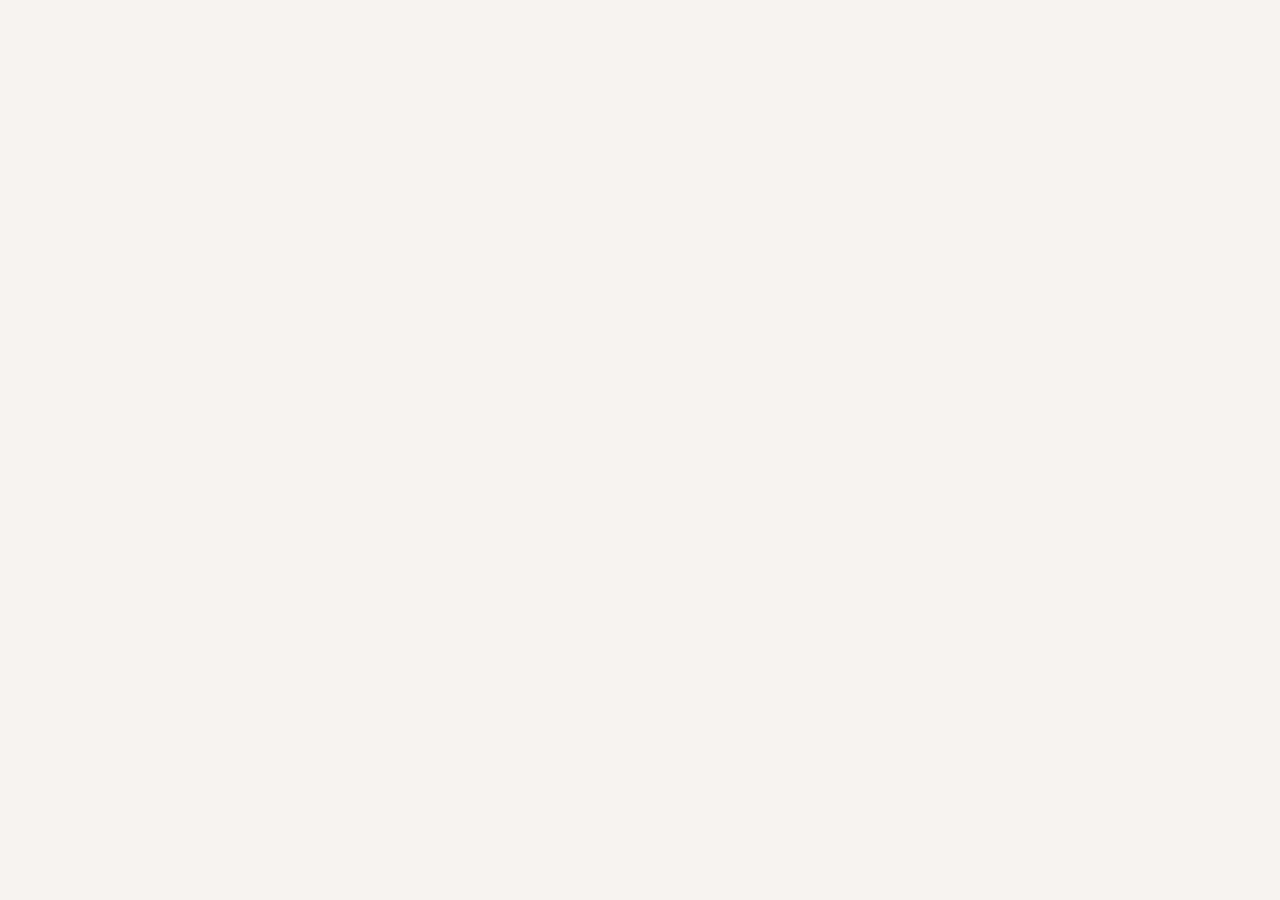
==== index.html @ 0d734383 "Add files via upload" ====
<html lang="nl-BE"><head><meta charset="utf-8"><meta name="viewport" content="width=device-width, initial-scale=1"><link rel="preload" as="image" href="/assets/logo-light-ChejeF3w.png"><link rel="preload" as="image" href="/assets/hero-rooftops-CKP0M5Ka.jpg"><link rel="preload" as="image" href="/assets/logo-mark-gold-BZoDS9bX.png"><link rel="stylesheet" href="./styles/styles-Cil5WRrg.css" data-precedence="default"><link rel="stylesheet" href="/css2" data-precedence="default"><title>Onafhankelijke dakinspectie met drone | Pro Dak Inspect</title><meta name="author" content="Pro Dak Inspect"><meta property="og:site_name" content="Pro Dak Inspect"><meta name="description" content="Onafhankelijke dakinspectie met drone in België. Objectief inspectierapport van dak, gevel en zonnepanelen — vanaf €99, zonder binding met een dakdekker."><meta property="og:title" content="Onafhankelijke dakinspectie met drone | Pro Dak Inspect"><meta property="og:description" content="Onafhankelijke dakinspectie met drone in België. Objectief inspectierapport van dak, gevel en zonnepanelen — vanaf €99, zonder binding met een dakdekker."><meta property="og:type" content="website"><meta property="og:url" content="/"><meta name="twitter:card" content="summary_large_image"><link rel="modulepreload" href="/assets/index-DX3-nPi2.js"><link rel="modulepreload" href="/assets/routes-BjyWOLjI.js"><link rel="preconnect" href="https://fonts.googleapis.com"><link rel="preconnect" href="https://fonts.gstatic.com" crossorigin="anonymous"><link rel="icon" type="image/png" href="/favicon.png"><link rel="canonical" href="/"><script type="application/ld+json">{"@context":"https://schema.org","@type":"LocalBusiness","name":"Pro Dak Inspect","description":"Onafhankelijke dakinspectie met drone in België. Objectief inspectierapport van dak, gevel en zonnepanelen — vanaf €99, zonder binding met een dakdekker.","email":"info@prodakinspect.be","url":"https://prodakinspect.be","areaServed":"BE","serviceType":["Drone dakinspectie","Gevelinspectie met drone","Zonnepanelen inspectie","Schade-inspectie"]}</script><script type="application/ld+json">{"@context":"https://schema.org","@type":"FAQPage","mainEntity":[{"@type":"Question","name":"Wat inspecteren jullie?","acceptedAnswer":{"@type":"Answer","text":"Daken, gevels en zonnepanelen. We bieden ook schade-inspecties, documentatie voor verzekeringsclaims, voor-en-na-documentatie van dakwerken en 3D-modellen binnen het Premium-pakket."}},{"@type":"Question","name":"Is een inspectierapport inbegrepen?","acceptedAnswer":{"@type":"Answer","text":"Ja. Elk pakket bevat een inspectierapport. Bij de Complete en Premium pakketten is dit een gedetailleerd inspectierapport."}},{"@type":"Question","name":"Kunnen jullie helpen bij stormschade?","acceptedAnswer":{"@type":"Answer","text":"Ja. We kunnen zichtbare schade met dronebeelden documenteren."}},{"@type":"Question","name":"Kunnen jullie foto's maken voor een verzekeringsclaim?","acceptedAnswer":{"@type":"Answer","text":"Ja. Onze dienst Verzekeringsclaim kost €200 en bevat uitgebreide fotodocumentatie en een gedetailleerd inspectierapport."}},{"@type":"Question","name":"Maken jullie thermische inspecties?","acceptedAnswer":{"@type":"Answer","text":"Nee. Pro Dak Inspect biedt momenteel geen thermische inspecties aan."}},{"@type":"Question","name":"Maken jullie 3D-modellen?","acceptedAnswer":{"@type":"Answer","text":"Ja. Een 3D-model is inbegrepen in het Premium-pakket van €500."}},{"@type":"Question","name":"Werken jullie voor particulieren en bedrijven?","acceptedAnswer":{"@type":"Answer","text":"Ja. We werken voor particulieren, dakdekkers, aannemers, vastgoedprofessionals, syndici en bedrijven."}},{"@type":"Question","name":"Zijn de prijzen vast?","acceptedAnswer":{"@type":"Answer","text":"De vermelde prijzen zijn vanaf-prijzen waar aangegeven. Voor grotere of complexere gebouwen maken we een offerte op maat."}}]}</script>
<style>
	@font-face {
		font-family: 'CameraPlainVariable';
		src: url('https://cdn.gpteng.co/mcp-widgets/v1/fonts/CameraPlainVariable.woff2') format('woff2');
		font-weight: 100 900;
		font-style: normal;
		font-display: swap;
	}

	#lovable-badge {
		--badge-bg: #1b1b1b;
		--badge-text: #c5c1b9;
		--badge-text-hover: #dcdad5;
		--badge-radius: 6px;
		--badge-padding: 8px;
		--badge-gap: 6px;
		--badge-shadow: 
			0 0 0 1px rgba(0, 0, 0, 0.88),
			0 1px 0 0 rgba(0, 0, 0, 0.04),
			0 2px 2px -1px rgba(0, 0, 0, 0.08),
			0 4px 4px -2px rgba(0, 0, 0, 0.08),
			0 8px 8px -4px rgba(0, 0, 0, 0.08),
			0 16px 16px -8px rgba(0, 0, 0, 0.08);
		--badge-transition-duration: 0.2s;
		--badge-transition-easing: cubic-bezier(0.16, 1, 0.32, 1);
		--focus-color: #575ECF;
		--focus-offset: 2px;
		--focus-width: 2px;
		
		position: fixed;
		bottom: 12px;
		right: 12px;
		height: 24px;
		display: flex;
		align-items: center;
		z-index: 1000000;
		background-color: var(--badge-bg) !important;
		color: var(--badge-text) !important;
		border-radius: var(--badge-radius);
		box-shadow: var(--badge-shadow) !important;
		font-size: 12px;
		font-family: CameraPlainVariable, "CameraPlainVariable Fallback", -apple-system, BlinkMacSystemFont, 'Segoe UI', Roboto, sans-serif;
		font-weight: 400 !important;
		text-transform: none !important;
		font-feature-settings: normal !important;
		transform: translateZ(0);
		will-change: transform, opacity;
	}

	#lovable-badge-cta {
		display: flex;
		align-items: center;
		gap: var(--badge-gap);
		padding: 0 var(--badge-padding);
		height: 100%;
		color: inherit;
		text-decoration: none;
		white-space: nowrap;
		border-radius: var(--badge-radius) 0 0 var(--badge-radius);
		transition: 
			background-color var(--badge-transition-duration) ease,
			color var(--badge-transition-duration) ease,
			transform 0.1s ease;
	}

	#lovable-badge-cta:hover {
		background: rgba(255, 255, 255, 0.04);
		color: var(--badge-text-hover);
	}

	#lovable-badge-cta:active {
		transform: scale(0.98);
	}

	#lovable-badge-cta:focus {
		outline: none;
	}

	#lovable-badge-cta:focus-visible {
		outline: var(--focus-width) solid var(--focus-color);
		outline-offset: var(--focus-offset);
		z-index: 1;
	}

	#lovable-badge-text {
		line-height: 1;
	}

	#lovable-badge-divider {
		width: 1px;
		height: 24px;
		background-color: rgba(255, 255, 255, 0.04);
		flex-shrink: 0;
	}

	#lovable-badge-close {
		width: 24px;
		height: 24px;
		min-width: 24px;
		min-height: 24px;
		cursor: pointer;
		background: none;
		border: none;
		padding: 0;
		display: flex;
		align-items: center;
		justify-content: center;
		border-radius: 0 var(--badge-radius) var(--badge-radius) 0;
		flex-shrink: 0;
		transition: 
			background-color var(--badge-transition-duration) ease,
			transform 0.1s ease;
	}

	#lovable-badge-close:hover {
		background: rgba(255, 255, 255, 0.04);
	}

	#lovable-badge-close:active {
		transform: scale(0.92);
	}

	#lovable-badge-close:focus {
		outline: none;
	}

	#lovable-badge-close:focus-visible {
		outline: var(--focus-width) solid var(--focus-color);
		outline-offset: calc(var(--focus-offset) * -1);
		z-index: 1;
	}

	#lovable-badge-close svg path {
		fill: var(--badge-text);
		transition: fill var(--badge-transition-duration) ease;
	}

	#lovable-badge-close:hover svg path {
		fill: var(--badge-text-hover);
	}

	@media (prefers-reduced-motion: reduce) {
		#lovable-badge-cta,
		#lovable-badge-close,
		#lovable-badge-close svg path {
			transition: none;
		}
		
		#lovable-badge-cta:active,
		#lovable-badge-close:active {
			transform: none;
		}
	}

	@media (prefers-contrast: high) {
		#lovable-badge {
			--badge-bg: #000;
			--badge-text: #fff;
			--badge-text-hover: #fff;
			border: 2px solid currentColor;
		}
		
		#lovable-badge-cta:focus-visible,
		#lovable-badge-close:focus-visible {
			outline-width: 3px;
		}
	}
</style>
<script defer src="./scripts/~flock.js" data-proxy-url="/~api/analytics"></script><meta name="twitter:title" content="Onafhankelijke dakinspectie met drone | Pro Dak Inspect"><meta name="twitter:description" content="Onafhankelijke dakinspectie met drone in België. Objectief inspectierapport van dak, gevel en zonnepanelen — vanaf €99, zonder binding met een dakdekker."><meta property="og:image" content="https://pub-bb2e103a32db4e198524a2e9ed8f35b4.r2.dev/6a8f7257393b49dd3184c519c8cba79b/id-preview-6bbe0628--864a8849-3348-4ea5-bb93-f3d27c6e53d3.lovable.app-1788380937567.png"><meta name="twitter:image" content="https://pub-bb2e103a32db4e198524a2e9ed8f35b4.r2.dev/6a8f7257393b49dd3184c519c8cba79b/id-preview-6bbe0628--864a8849-3348-4ea5-bb93-f3d27c6e53d3.lovable.app-1788380937567.png"><style type="text/css">[data-sonner-toaster][dir=ltr],html[dir=ltr]{--toast-icon-margin-start:-3px;--toast-icon-margin-end:4px;--toast-svg-margin-start:-1px;--toast-svg-margin-end:0px;--toast-button-margin-start:auto;--toast-button-margin-end:0;--toast-close-button-start:0;--toast-close-button-end:unset;--toast-close-button-transform:translate(-35%, -35%)}[data-sonner-toaster][dir=rtl],html[dir=rtl]{--toast-icon-margin-start:4px;--toast-icon-margin-end:-3px;--toast-svg-margin-start:0px;--toast-svg-margin-end:-1px;--toast-button-margin-start:0;--toast-button-margin-end:auto;--toast-close-button-start:unset;--toast-close-button-end:0;--toast-close-button-transform:translate(35%, -35%)}[data-sonner-toaster]{position:fixed;width:var(--width);font-family:ui-sans-serif,system-ui,-apple-system,BlinkMacSystemFont,Segoe UI,Roboto,Helvetica Neue,Arial,Noto Sans,sans-serif,Apple Color Emoji,Segoe UI Emoji,Segoe UI Symbol,Noto Color Emoji;--gray1:hsl(0, 0%, 99%);--gray2:hsl(0, 0%, 97.3%);--gray3:hsl(0, 0%, 95.1%);--gray4:hsl(0, 0%, 93%);--gray5:hsl(0, 0%, 90.9%);--gray6:hsl(0, 0%, 88.7%);--gray7:hsl(0, 0%, 85.8%);--gray8:hsl(0, 0%, 78%);--gray9:hsl(0, 0%, 56.1%);--gray10:hsl(0, 0%, 52.3%);--gray11:hsl(0, 0%, 43.5%);--gray12:hsl(0, 0%, 9%);--border-radius:8px;box-sizing:border-box;padding:0;margin:0;list-style:none;outline:0;z-index:999999999;transition:transform .4s ease}@media (hover:none) and (pointer:coarse){[data-sonner-toaster][data-lifted=true]{transform:none}}[data-sonner-toaster][data-x-position=right]{right:var(--offset-right)}[data-sonner-toaster][data-x-position=left]{left:var(--offset-left)}[data-sonner-toaster][data-x-position=center]{left:50%;transform:translateX(-50%)}[data-sonner-toaster][data-y-position=top]{top:var(--offset-top)}[data-sonner-toaster][data-y-position=bottom]{bottom:var(--offset-bottom)}[data-sonner-toast]{--y:translateY(100%);--lift-amount:calc(var(--lift) * var(--gap));z-index:var(--z-index);position:absolute;opacity:0;transform:var(--y);touch-action:none;transition:transform .4s,opacity .4s,height .4s,box-shadow .2s;box-sizing:border-box;outline:0;overflow-wrap:anywhere}[data-sonner-toast][data-styled=true]{padding:16px;background:var(--normal-bg);border:1px solid var(--normal-border);color:var(--normal-text);border-radius:var(--border-radius);box-shadow:0 4px 12px rgba(0,0,0,.1);width:var(--width);font-size:13px;display:flex;align-items:center;gap:6px}[data-sonner-toast]:focus-visible{box-shadow:0 4px 12px rgba(0,0,0,.1),0 0 0 2px rgba(0,0,0,.2)}[data-sonner-toast][data-y-position=top]{top:0;--y:translateY(-100%);--lift:1;--lift-amount:calc(1 * var(--gap))}[data-sonner-toast][data-y-position=bottom]{bottom:0;--y:translateY(100%);--lift:-1;--lift-amount:calc(var(--lift) * var(--gap))}[data-sonner-toast][data-styled=true] [data-description]{font-weight:400;line-height:1.4;color:#3f3f3f}[data-rich-colors=true][data-sonner-toast][data-styled=true] [data-description]{color:inherit}[data-sonner-toaster][data-sonner-theme=dark] [data-description]{color:#e8e8e8}[data-sonner-toast][data-styled=true] [data-title]{font-weight:500;line-height:1.5;color:inherit}[data-sonner-toast][data-styled=true] [data-icon]{display:flex;height:16px;width:16px;position:relative;justify-content:flex-start;align-items:center;flex-shrink:0;margin-left:var(--toast-icon-margin-start);margin-right:var(--toast-icon-margin-end)}[data-sonner-toast][data-promise=true] [data-icon]>svg{opacity:0;transform:scale(.8);transform-origin:center;animation:sonner-fade-in .3s ease forwards}[data-sonner-toast][data-styled=true] [data-icon]>*{flex-shrink:0}[data-sonner-toast][data-styled=true] [data-icon] svg{margin-left:var(--toast-svg-margin-start);margin-right:var(--toast-svg-margin-end)}[data-sonner-toast][data-styled=true] [data-content]{display:flex;flex-direction:column;gap:2px}[data-sonner-toast][data-styled=true] [data-button]{border-radius:4px;padding-left:8px;padding-right:8px;height:24px;font-size:12px;color:var(--normal-bg);background:var(--normal-text);margin-left:var(--toast-button-margin-start);margin-right:var(--toast-button-margin-end);border:none;font-weight:500;cursor:pointer;outline:0;display:flex;align-items:center;flex-shrink:0;transition:opacity .4s,box-shadow .2s}[data-sonner-toast][data-styled=true] [data-button]:focus-visible{box-shadow:0 0 0 2px rgba(0,0,0,.4)}[data-sonner-toast][data-styled=true] [data-button]:first-of-type{margin-left:var(--toast-button-margin-start);margin-right:var(--toast-button-margin-end)}[data-sonner-toast][data-styled=true] [data-cancel]{color:var(--normal-text);background:rgba(0,0,0,.08)}[data-sonner-toaster][data-sonner-theme=dark] [data-sonner-toast][data-styled=true] [data-cancel]{background:rgba(255,255,255,.3)}[data-sonner-toast][data-styled=true] [data-close-button]{position:absolute;left:var(--toast-close-button-start);right:var(--toast-close-button-end);top:0;height:20px;width:20px;display:flex;justify-content:center;align-items:center;padding:0;color:var(--gray12);background:var(--normal-bg);border:1px solid var(--gray4);transform:var(--toast-close-button-transform);border-radius:50%;cursor:pointer;z-index:1;transition:opacity .1s,background .2s,border-color .2s}[data-sonner-toast][data-styled=true] [data-close-button]:focus-visible{box-shadow:0 4px 12px rgba(0,0,0,.1),0 0 0 2px rgba(0,0,0,.2)}[data-sonner-toast][data-styled=true] [data-disabled=true]{cursor:not-allowed}[data-sonner-toast][data-styled=true]:hover [data-close-button]:hover{background:var(--gray2);border-color:var(--gray5)}[data-sonner-toast][data-swiping=true]::before{content:'';position:absolute;left:-100%;right:-100%;height:100%;z-index:-1}[data-sonner-toast][data-y-position=top][data-swiping=true]::before{bottom:50%;transform:scaleY(3) translateY(50%)}[data-sonner-toast][data-y-position=bottom][data-swiping=true]::before{top:50%;transform:scaleY(3) translateY(-50%)}[data-sonner-toast][data-swiping=false][data-removed=true]::before{content:'';position:absolute;inset:0;transform:scaleY(2)}[data-sonner-toast][data-expanded=true]::after{content:'';position:absolute;left:0;height:calc(var(--gap) + 1px);bottom:100%;width:100%}[data-sonner-toast][data-mounted=true]{--y:translateY(0);opacity:1}[data-sonner-toast][data-expanded=false][data-front=false]{--scale:var(--toasts-before) * 0.05 + 1;--y:translateY(calc(var(--lift-amount) * var(--toasts-before))) scale(calc(-1 * var(--scale)));height:var(--front-toast-height)}[data-sonner-toast]>*{transition:opacity .4s}[data-sonner-toast][data-x-position=right]{right:0}[data-sonner-toast][data-x-position=left]{left:0}[data-sonner-toast][data-expanded=false][data-front=false][data-styled=true]>*{opacity:0}[data-sonner-toast][data-visible=false]{opacity:0;pointer-events:none}[data-sonner-toast][data-mounted=true][data-expanded=true]{--y:translateY(calc(var(--lift) * var(--offset)));height:var(--initial-height)}[data-sonner-toast][data-removed=true][data-front=true][data-swipe-out=false]{--y:translateY(calc(var(--lift) * -100%));opacity:0}[data-sonner-toast][data-removed=true][data-front=false][data-swipe-out=false][data-expanded=true]{--y:translateY(calc(var(--lift) * var(--offset) + var(--lift) * -100%));opacity:0}[data-sonner-toast][data-removed=true][data-front=false][data-swipe-out=false][data-expanded=false]{--y:translateY(40%);opacity:0;transition:transform .5s,opacity .2s}[data-sonner-toast][data-removed=true][data-front=false]::before{height:calc(var(--initial-height) + 20%)}[data-sonner-toast][data-swiping=true]{transform:var(--y) translateY(var(--swipe-amount-y,0)) translateX(var(--swipe-amount-x,0));transition:none}[data-sonner-toast][data-swiped=true]{user-select:none}[data-sonner-toast][data-swipe-out=true][data-y-position=bottom],[data-sonner-toast][data-swipe-out=true][data-y-position=top]{animation-duration:.2s;animation-timing-function:ease-out;animation-fill-mode:forwards}[data-sonner-toast][data-swipe-out=true][data-swipe-direction=left]{animation-name:swipe-out-left}[data-sonner-toast][data-swipe-out=true][data-swipe-direction=right]{animation-name:swipe-out-right}[data-sonner-toast][data-swipe-out=true][data-swipe-direction=up]{animation-name:swipe-out-up}[data-sonner-toast][data-swipe-out=true][data-swipe-direction=down]{animation-name:swipe-out-down}@keyframes swipe-out-left{from{transform:var(--y) translateX(var(--swipe-amount-x));opacity:1}to{transform:var(--y) translateX(calc(var(--swipe-amount-x) - 100%));opacity:0}}@keyframes swipe-out-right{from{transform:var(--y) translateX(var(--swipe-amount-x));opacity:1}to{transform:var(--y) translateX(calc(var(--swipe-amount-x) + 100%));opacity:0}}@keyframes swipe-out-up{from{transform:var(--y) translateY(var(--swipe-amount-y));opacity:1}to{transform:var(--y) translateY(calc(var(--swipe-amount-y) - 100%));opacity:0}}@keyframes swipe-out-down{from{transform:var(--y) translateY(var(--swipe-amount-y));opacity:1}to{transform:var(--y) translateY(calc(var(--swipe-amount-y) + 100%));opacity:0}}@media (max-width:600px){[data-sonner-toaster]{position:fixed;right:var(--mobile-offset-right);left:var(--mobile-offset-left);width:100%}[data-sonner-toaster][dir=rtl]{left:calc(var(--mobile-offset-left) * -1)}[data-sonner-toaster] [data-sonner-toast]{left:0;right:0;width:calc(100% - var(--mobile-offset-left) * 2)}[data-sonner-toaster][data-x-position=left]{left:var(--mobile-offset-left)}[data-sonner-toaster][data-y-position=bottom]{bottom:var(--mobile-offset-bottom)}[data-sonner-toaster][data-y-position=top]{top:var(--mobile-offset-top)}[data-sonner-toaster][data-x-position=center]{left:var(--mobile-offset-left);right:var(--mobile-offset-right);transform:none}}[data-sonner-toaster][data-sonner-theme=light]{--normal-bg:#fff;--normal-border:var(--gray4);--normal-text:var(--gray12);--success-bg:hsl(143, 85%, 96%);--success-border:hsl(145, 92%, 87%);--success-text:hsl(140, 100%, 27%);--info-bg:hsl(208, 100%, 97%);--info-border:hsl(221, 91%, 93%);--info-text:hsl(210, 92%, 45%);--warning-bg:hsl(49, 100%, 97%);--warning-border:hsl(49, 91%, 84%);--warning-text:hsl(31, 92%, 45%);--error-bg:hsl(359, 100%, 97%);--error-border:hsl(359, 100%, 94%);--error-text:hsl(360, 100%, 45%)}[data-sonner-toaster][data-sonner-theme=light] [data-sonner-toast][data-invert=true]{--normal-bg:#000;--normal-border:hsl(0, 0%, 20%);--normal-text:var(--gray1)}[data-sonner-toaster][data-sonner-theme=dark] [data-sonner-toast][data-invert=true]{--normal-bg:#fff;--normal-border:var(--gray3);--normal-text:var(--gray12)}[data-sonner-toaster][data-sonner-theme=dark]{--normal-bg:#000;--normal-bg-hover:hsl(0, 0%, 12%);--normal-border:hsl(0, 0%, 20%);--normal-border-hover:hsl(0, 0%, 25%);--normal-text:var(--gray1);--success-bg:hsl(150, 100%, 6%);--success-border:hsl(147, 100%, 12%);--success-text:hsl(150, 86%, 65%);--info-bg:hsl(215, 100%, 6%);--info-border:hsl(223, 43%, 17%);--info-text:hsl(216, 87%, 65%);--warning-bg:hsl(64, 100%, 6%);--warning-border:hsl(60, 100%, 9%);--warning-text:hsl(46, 87%, 65%);--error-bg:hsl(358, 76%, 10%);--error-border:hsl(357, 89%, 16%);--error-text:hsl(358, 100%, 81%)}[data-sonner-toaster][data-sonner-theme=dark] [data-sonner-toast] [data-close-button]{background:var(--normal-bg);border-color:var(--normal-border);color:var(--normal-text)}[data-sonner-toaster][data-sonner-theme=dark] [data-sonner-toast] [data-close-button]:hover{background:var(--normal-bg-hover);border-color:var(--normal-border-hover)}[data-rich-colors=true][data-sonner-toast][data-type=success]{background:var(--success-bg);border-color:var(--success-border);color:var(--success-text)}[data-rich-colors=true][data-sonner-toast][data-type=success] [data-close-button]{background:var(--success-bg);border-color:var(--success-border);color:var(--success-text)}[data-rich-colors=true][data-sonner-toast][data-type=info]{background:var(--info-bg);border-color:var(--info-border);color:var(--info-text)}[data-rich-colors=true][data-sonner-toast][data-type=info] [data-close-button]{background:var(--info-bg);border-color:var(--info-border);color:var(--info-text)}[data-rich-colors=true][data-sonner-toast][data-type=warning]{background:var(--warning-bg);border-color:var(--warning-border);color:var(--warning-text)}[data-rich-colors=true][data-sonner-toast][data-type=warning] [data-close-button]{background:var(--warning-bg);border-color:var(--warning-border);color:var(--warning-text)}[data-rich-colors=true][data-sonner-toast][data-type=error]{background:var(--error-bg);border-color:var(--error-border);color:var(--error-text)}[data-rich-colors=true][data-sonner-toast][data-type=error] [data-close-button]{background:var(--error-bg);border-color:var(--error-border);color:var(--error-text)}.sonner-loading-wrapper{--size:16px;height:var(--size);width:var(--size);position:absolute;inset:0;z-index:10}.sonner-loading-wrapper[data-visible=false]{transform-origin:center;animation:sonner-fade-out .2s ease forwards}.sonner-spinner{position:relative;top:50%;left:50%;height:var(--size);width:var(--size)}.sonner-loading-bar{animation:sonner-spin 1.2s linear infinite;background:var(--gray11);border-radius:6px;height:8%;left:-10%;position:absolute;top:-3.9%;width:24%}.sonner-loading-bar:first-child{animation-delay:-1.2s;transform:rotate(.0001deg) translate(146%)}.sonner-loading-bar:nth-child(2){animation-delay:-1.1s;transform:rotate(30deg) translate(146%)}.sonner-loading-bar:nth-child(3){animation-delay:-1s;transform:rotate(60deg) translate(146%)}.sonner-loading-bar:nth-child(4){animation-delay:-.9s;transform:rotate(90deg) translate(146%)}.sonner-loading-bar:nth-child(5){animation-delay:-.8s;transform:rotate(120deg) translate(146%)}.sonner-loading-bar:nth-child(6){animation-delay:-.7s;transform:rotate(150deg) translate(146%)}.sonner-loading-bar:nth-child(7){animation-delay:-.6s;transform:rotate(180deg) translate(146%)}.sonner-loading-bar:nth-child(8){animation-delay:-.5s;transform:rotate(210deg) translate(146%)}.sonner-loading-bar:nth-child(9){animation-delay:-.4s;transform:rotate(240deg) translate(146%)}.sonner-loading-bar:nth-child(10){animation-delay:-.3s;transform:rotate(270deg) translate(146%)}.sonner-loading-bar:nth-child(11){animation-delay:-.2s;transform:rotate(300deg) translate(146%)}.sonner-loading-bar:nth-child(12){animation-delay:-.1s;transform:rotate(330deg) translate(146%)}@keyframes sonner-fade-in{0%{opacity:0;transform:scale(.8)}100%{opacity:1;transform:scale(1)}}@keyframes sonner-fade-out{0%{opacity:1;transform:scale(1)}100%{opacity:0;transform:scale(.8)}}@keyframes sonner-spin{0%{opacity:1}100%{opacity:.15}}@media (prefers-reduced-motion){.sonner-loading-bar,[data-sonner-toast],[data-sonner-toast]>*{transition:none!important;animation:none!important}}.sonner-loader{position:absolute;top:50%;left:50%;transform:translate(-50%,-50%);transform-origin:center;transition:opacity .2s,transform .2s}.sonner-loader[data-visible=false]{opacity:0;transform:scale(.8) translate(-50%,-50%)}</style></head><body><!--$--><div class="min-h-screen overflow-x-hidden"><header class="fixed inset-x-0 top-0 z-50 transition-colors duration-300 bg-ink/92 backdrop-blur-sm"><div class="mx-auto flex h-16 max-w-6xl items-center justify-between gap-4 px-4 sm:h-18 sm:px-6"><nav class="hidden items-center gap-7 lg:flex" aria-label="Hoofdnavigatie"><a href="#home" class="text-[13px] font-medium uppercase tracking-[0.14em] text-offwhite/70 transition-colors hover:text-gold">Home</a><a href="#onafhankelijk" class="text-[13px] font-medium uppercase tracking-[0.14em] text-offwhite/70 transition-colors hover:text-gold">Onafhankelijk</a><a href="#diensten" class="text-[13px] font-medium uppercase tracking-[0.14em] text-offwhite/70 transition-colors hover:text-gold">Diensten</a><a href="#pakketten" class="text-[13px] font-medium uppercase tracking-[0.14em] text-offwhite/70 transition-colors hover:text-gold">Pakketten</a><a href="#over-ons" class="text-[13px] font-medium uppercase tracking-[0.14em] text-offwhite/70 transition-colors hover:text-gold">Over ons</a><a href="#faq" class="text-[13px] font-medium uppercase tracking-[0.14em] text-offwhite/70 transition-colors hover:text-gold">FAQ</a><a href="#contact" class="text-[13px] font-medium uppercase tracking-[0.14em] text-offwhite/70 transition-colors hover:text-gold">Contact</a></nav><a href="#home" class="flex items-center gap-2 lg:hidden" aria-label="Pro Dak Inspect home"><img src="./images/logo-light-ChejeF3w.png" alt="Pro Dak Inspect logo" width="783" height="829" class="h-9 w-auto"></a><div class="flex items-center gap-3"><a href="#home" class="hidden items-center lg:flex" aria-label="Pro Dak Inspect home"><img src="./images/logo-light-ChejeF3w.png" alt="Pro Dak Inspect logo" width="783" height="829" class="h-10 w-auto"></a><a href="#contact" class="hidden rounded-sm bg-gold px-4 py-2.5 text-[12px] font-semibold uppercase tracking-[0.12em] text-ink transition-colors hover:bg-gold-soft sm:inline-block">Vraag een offerte aan</a><button type="button" aria-label="Menu openen" aria-expanded="false" class="inline-flex h-10 w-10 items-center justify-center rounded-sm text-offwhite transition-colors hover:text-gold lg:hidden"><svg xmlns="http://www.w3.org/2000/svg" width="24" height="24" viewBox="0 0 24 24" fill="none" stroke="currentColor" stroke-width="2" stroke-linecap="round" stroke-linejoin="round" class="lucide lucide-menu h-5 w-5" aria-hidden="true"><path d="M4 5h16" /><path d="M4 12h16" /><path d="M4 19h16" /></svg></button></div></div></header><main><section id="home" class="relative isolate overflow-hidden bg-ink"><div aria-hidden="true" class="absolute inset-0"><img src="./images/hero-rooftops-CKP0M5Ka.jpg" alt="" width="1920" height="1280" class="h-full w-full object-cover opacity-55"><div class="absolute inset-0 hero-canvas mix-blend-multiply"></div><div class="absolute inset-0 hero-canvas opacity-70"></div><div class="absolute inset-x-0 bottom-0 h-40 bg-gradient-to-b from-transparent to-ink"></div></div><div class="relative mx-auto max-w-6xl px-4 pt-24 pb-14 sm:px-6 sm:pt-28 sm:pb-20"><div class="flex flex-col items-center text-center"><img src="./images/logo-mark-gold-BZoDS9bX.png" alt="Pro Dak Inspect logo" width="499" height="567" class="logo-blend h-[10.5rem] w-auto sm:h-[13.5rem] lg:h-[16rem]"><p class="mt-4 font-display text-xl font-semibold tracking-[0.26em] text-gold sm:text-2xl">PRO DAK INSPECT</p><p class="mt-2 text-[11px] font-semibold uppercase tracking-[0.3em] text-offwhite/55">Onafhankelijke dakinspectie met drone</p></div><div class="panel-float mx-auto mt-12 max-w-3xl rounded-sm px-6 py-8 reveal sm:mt-14 sm:px-10 sm:py-10"><h1 class="font-display text-[1.7rem] leading-[1.15] font-semibold text-offwhite sm:text-4xl lg:text-[2.5rem]">Onafhankelijke dakinspectie voor een helder en betrouwbaar beeld van uw dak.</h1><p class="mt-5 text-sm leading-relaxed text-offwhite/75 sm:text-base">Een onafhankelijke dakinspectie geeft u een objectief beeld van de staat van uw dak, zonder dat wij gebonden zijn aan een dakdekker of reparatiebedrijf. Zo weet u precies welke problemen er zijn en welke werkzaamheden daadwerkelijk nodig zijn.</p><div class="mt-7 flex flex-col gap-3 sm:flex-row"><a href="#contact" class="rounded-sm bg-gold px-6 py-3.5 text-center text-sm font-semibold uppercase tracking-[0.12em] text-ink transition-colors hover:bg-gold-soft">Vraag uw dakinspectie aan</a><a href="#diensten" class="rounded-sm border border-offwhite/25 px-6 py-3.5 text-center text-sm font-semibold uppercase tracking-[0.12em] text-offwhite transition-colors hover:border-gold hover:text-gold">Bekijk onze diensten</a></div><p class="mt-4 text-[12px] font-semibold uppercase tracking-[0.2em] text-gold-soft/80">Objectief. Professioneel. Onafhankelijk.</p><div class="mt-9 grid gap-5 border-t border-offwhite/10 pt-7 sm:grid-cols-3"><div class="flex gap-3"><svg xmlns="http://www.w3.org/2000/svg" width="24" height="24" viewBox="0 0 24 24" fill="none" stroke="currentColor" stroke-width="2" stroke-linecap="round" stroke-linejoin="round" class="lucide lucide-shield-check mt-0.5 h-5 w-5 shrink-0 text-gold" aria-hidden="true"><path d="M20 13c0 5-3.5 7.5-7.66 8.95a1 1 0 0 1-.67-.01C7.5 20.5 4 18 4 13V6a1 1 0 0 1 1-1c2 0 4.5-1.2 6.24-2.72a1.17 1.17 0 0 1 1.52 0C14.51 3.81 17 5 19 5a1 1 0 0 1 1 1z" /><path d="m9 12 2 2 4-4" /></svg><div><p class="text-sm font-semibold text-offwhite">Onafhankelijk</p><p class="mt-1 text-[13px] leading-snug text-offwhite/60">Niet gebonden aan een dakdekker</p></div></div><div class="flex gap-3"><svg xmlns="http://www.w3.org/2000/svg" width="24" height="24" viewBox="0 0 24 24" fill="none" stroke="currentColor" stroke-width="2" stroke-linecap="round" stroke-linejoin="round" class="lucide lucide-timer mt-0.5 h-5 w-5 shrink-0 text-gold" aria-hidden="true"><line x1="10" x2="14" y1="2" y2="2" /><line x1="12" x2="15" y1="14" y2="11" /><circle cx="12" cy="14" r="8" /></svg><div><p class="text-sm font-semibold text-offwhite">Snel</p><p class="mt-1 text-[13px] leading-snug text-offwhite/60">Efficiënte inspectie vanuit de lucht</p></div></div><div class="flex gap-3"><svg xmlns="http://www.w3.org/2000/svg" width="24" height="24" viewBox="0 0 24 24" fill="none" stroke="currentColor" stroke-width="2" stroke-linecap="round" stroke-linejoin="round" class="lucide lucide-images mt-0.5 h-5 w-5 shrink-0 text-gold" aria-hidden="true"><path d="m22 11-1.296-1.296a2.4 2.4 0 0 0-3.408 0L11 16" /><path d="M4 8a2 2 0 0 0-2 2v10a2 2 0 0 0 2 2h10a2 2 0 0 0 2-2" /><circle cx="13" cy="7" r="1" fill="currentColor" /><rect x="8" y="2" width="14" height="14" rx="2" /></svg><div><p class="text-sm font-semibold text-offwhite">Duidelijk</p><p class="mt-1 text-[13px] leading-snug text-offwhite/60">Professionele beelden en inspectierapport</p></div></div></div></div></div></section><section id="onafhankelijk" class="bg-background py-20 sm:py-28"><div class="mx-auto max-w-6xl px-4 sm:px-6"><p class="text-[11px] font-semibold uppercase tracking-[0.3em] text-gold">Onafhankelijk</p><h2 class="mt-3 max-w-2xl font-display text-3xl font-semibold sm:text-4xl">Waarom een onafhankelijke dakinspectie?</h2><div class="mt-12 grid gap-6 sm:grid-cols-2"><div class="rounded-sm border border-border bg-card p-7"><span class="inline-flex h-11 w-11 items-center justify-center rounded-sm bg-gold/12"><svg xmlns="http://www.w3.org/2000/svg" width="24" height="24" viewBox="0 0 24 24" fill="none" stroke="currentColor" stroke-width="2" stroke-linecap="round" stroke-linejoin="round" class="lucide lucide-scale h-5 w-5 text-gold" aria-hidden="true"><path d="M12 3v18" /><path d="m19 8 3 8a5 5 0 0 1-6 0zV7" /><path d="M3 7h1a17 17 0 0 0 8-2 17 17 0 0 0 8 2h1" /><path d="m5 8 3 8a5 5 0 0 1-6 0zV7" /><path d="M7 21h10" /></svg></span><h3 class="mt-5 font-display text-lg font-semibold">Objectief advies</h3><p class="mt-2 text-sm leading-relaxed text-muted-foreground">U krijgt een onafhankelijke beoordeling van de werkelijke staat van uw dak.</p></div><div class="rounded-sm border border-border bg-card p-7"><span class="inline-flex h-11 w-11 items-center justify-center rounded-sm bg-gold/12"><svg xmlns="http://www.w3.org/2000/svg" width="24" height="24" viewBox="0 0 24 24" fill="none" stroke="currentColor" stroke-width="2" stroke-linecap="round" stroke-linejoin="round" class="lucide lucide-ban h-5 w-5 text-gold" aria-hidden="true"><circle cx="12" cy="12" r="10" /><path d="M4.929 4.929 19.07 19.071" /></svg></span><h3 class="mt-5 font-display text-lg font-semibold">Geen onnodige werken</h3><p class="mt-2 text-sm leading-relaxed text-muted-foreground">U krijgt inzicht in wat echt noodzakelijk is en voorkomt onnodige reparaties.</p></div><div class="rounded-sm border border-border bg-card p-7"><span class="inline-flex h-11 w-11 items-center justify-center rounded-sm bg-gold/12"><svg xmlns="http://www.w3.org/2000/svg" width="24" height="24" viewBox="0 0 24 24" fill="none" stroke="currentColor" stroke-width="2" stroke-linecap="round" stroke-linejoin="round" class="lucide lucide-eye h-5 w-5 text-gold" aria-hidden="true"><path d="M2.062 12.348a1 1 0 0 1 0-.696 10.75 10.75 0 0 1 19.876 0 1 1 0 0 1 0 .696 10.75 10.75 0 0 1-19.876 0" /><circle cx="12" cy="12" r="3" /></svg></span><h3 class="mt-5 font-display text-lg font-semibold">Duidelijk inzicht</h3><p class="mt-2 text-sm leading-relaxed text-muted-foreground">Met een professionele inspectie worden mogelijke gebreken en aandachtspunten zichtbaar.</p></div><div class="rounded-sm border border-border bg-card p-7"><span class="inline-flex h-11 w-11 items-center justify-center rounded-sm bg-gold/12"><svg xmlns="http://www.w3.org/2000/svg" width="24" height="24" viewBox="0 0 24 24" fill="none" stroke="currentColor" stroke-width="2" stroke-linecap="round" stroke-linejoin="round" class="lucide lucide-circle-check h-5 w-5 text-gold" aria-hidden="true"><circle cx="12" cy="12" r="10" /><path d="m9 12 2 2 4-4" /></svg></span><h3 class="mt-5 font-display text-lg font-semibold">Betere beslissing</h3><p class="mt-2 text-sm leading-relaxed text-muted-foreground">Met een onafhankelijk inspectierapport kunt u zelf beslissen welke vervolgstappen u wilt nemen.</p></div></div><div class="mt-12 flex flex-col items-start gap-3 sm:flex-row sm:items-center"><a href="#contact" class="rounded-sm bg-gold px-6 py-3.5 text-sm font-semibold uppercase tracking-[0.12em] text-ink transition-colors hover:bg-gold-soft">Vraag uw dakinspectie aan</a><p class="text-[12px] font-semibold uppercase tracking-[0.2em] text-muted-foreground">Objectief. Professioneel. Onafhankelijk.</p></div></div></section><section id="dronetechnologie" class="bg-secondary py-20 sm:py-28"><div class="mx-auto grid max-w-6xl items-center gap-10 px-4 sm:px-6 lg:grid-cols-2 lg:gap-14"><div><p class="text-[11px] font-semibold uppercase tracking-[0.3em] text-gold">Dronetechnologie</p><h2 class="mt-3 font-display text-3xl font-semibold sm:text-4xl">Professionele inspectie met moderne dronetechnologie</h2><p class="mt-5 text-sm leading-relaxed text-muted-foreground sm:text-base">Met moderne dronetechnologie kunnen moeilijk bereikbare delen van een dak veilig en efficiënt vanuit de lucht worden geïnspecteerd.</p><a href="#contact" class="mt-8 inline-block rounded-sm bg-gold px-6 py-3.5 text-sm font-semibold uppercase tracking-[0.12em] text-ink transition-colors hover:bg-gold-soft">Vraag uw dakinspectie aan</a></div><figure class="overflow-hidden rounded-sm shadow-[var(--shadow-soft)]"><img src="./images/drone-inspection-CjLH0XRd.jpg" alt="Drone inspecteert het dak van een Belgische woning vanuit de lucht" width="1536" height="1024" loading="lazy" class="h-full w-full object-cover"></figure></div></section><section id="diensten" class="bg-background py-20 sm:py-28"><div class="mx-auto max-w-6xl px-4 sm:px-6"><p class="text-[11px] font-semibold uppercase tracking-[0.3em] text-gold">Diensten</p><h2 class="mt-3 font-display text-3xl font-semibold sm:text-4xl">Onze diensten</h2><p class="mt-4 max-w-2xl text-base text-muted-foreground">Professionele drone-inspecties voor onderhoud, schade, renovatie en documentatie.</p><div class="mt-12 grid gap-6 sm:grid-cols-2 lg:grid-cols-3"><article class="flex flex-col rounded-sm border border-border bg-card p-7 transition-colors hover:border-gold/50"><svg xmlns="http://www.w3.org/2000/svg" width="24" height="24" viewBox="0 0 24 24" fill="none" stroke="currentColor" stroke-width="2" stroke-linecap="round" stroke-linejoin="round" class="lucide lucide-house h-6 w-6 text-gold" aria-hidden="true"><path d="M15 21v-8a1 1 0 0 0-1-1h-4a1 1 0 0 0-1 1v8" /><path d="M3 10a2 2 0 0 1 .709-1.528l7-6a2 2 0 0 1 2.582 0l7 6A2 2 0 0 1 21 10v9a2 2 0 0 1-2 2H5a2 2 0 0 1-2-2z" /></svg><h3 class="mt-5 font-display text-lg font-semibold">Dakinspectie</h3><p class="mt-1 text-sm font-semibold text-gold">Vanaf €99</p><p class="mt-3 text-sm leading-relaxed text-muted-foreground">Professionele visuele controle van uw dak met drone.</p><ul class="mt-5 space-y-2 text-sm text-foreground/80"><li class="flex gap-2.5"><span aria-hidden="true" class="mt-2 h-1 w-1 shrink-0 rounded-full bg-gold"></span><span>Dakpannen en dakbedekking</span></li><li class="flex gap-2.5"><span aria-hidden="true" class="mt-2 h-1 w-1 shrink-0 rounded-full bg-gold"></span><span>Nok en dakranden</span></li><li class="flex gap-2.5"><span aria-hidden="true" class="mt-2 h-1 w-1 shrink-0 rounded-full bg-gold"></span><span>Schoorstenen en dakgoten</span></li><li class="flex gap-2.5"><span aria-hidden="true" class="mt-2 h-1 w-1 shrink-0 rounded-full bg-gold"></span><span>Zichtbare beschadigingen</span></li><li class="flex gap-2.5"><span aria-hidden="true" class="mt-2 h-1 w-1 shrink-0 rounded-full bg-gold"></span><span>Mos en begroeiing</span></li><li class="flex gap-2.5"><span aria-hidden="true" class="mt-2 h-1 w-1 shrink-0 rounded-full bg-gold"></span><span>Moeilijk bereikbare delen</span></li><li class="flex gap-2.5"><span aria-hidden="true" class="mt-2 h-1 w-1 shrink-0 rounded-full bg-gold"></span><span>Inspectierapport</span></li></ul></article><article class="flex flex-col rounded-sm border border-border bg-card p-7 transition-colors hover:border-gold/50"><svg xmlns="http://www.w3.org/2000/svg" width="24" height="24" viewBox="0 0 24 24" fill="none" stroke="currentColor" stroke-width="2" stroke-linecap="round" stroke-linejoin="round" class="lucide lucide-sun h-6 w-6 text-gold" aria-hidden="true"><circle cx="12" cy="12" r="4" /><path d="M12 2v2" /><path d="M12 20v2" /><path d="m4.93 4.93 1.41 1.41" /><path d="m17.66 17.66 1.41 1.41" /><path d="M2 12h2" /><path d="M20 12h2" /><path d="m6.34 17.66-1.41 1.41" /><path d="m19.07 4.93-1.41 1.41" /></svg><h3 class="mt-5 font-display text-lg font-semibold">Zonnepanelen inspectie</h3><p class="mt-1 text-sm font-semibold text-gold">€100</p><p class="mt-3 text-sm leading-relaxed text-muted-foreground">Visuele inspectie van zonnepanelen en zichtbare onderdelen.</p><ul class="mt-5 space-y-2 text-sm text-foreground/80"><li class="flex gap-2.5"><span aria-hidden="true" class="mt-2 h-1 w-1 shrink-0 rounded-full bg-gold"></span><span>Zichtbare beschadigingen</span></li><li class="flex gap-2.5"><span aria-hidden="true" class="mt-2 h-1 w-1 shrink-0 rounded-full bg-gold"></span><span>Vuil en begroeiing</span></li><li class="flex gap-2.5"><span aria-hidden="true" class="mt-2 h-1 w-1 shrink-0 rounded-full bg-gold"></span><span>Visuele controle van bevestiging</span></li><li class="flex gap-2.5"><span aria-hidden="true" class="mt-2 h-1 w-1 shrink-0 rounded-full bg-gold"></span><span>Zichtbare kabels en aansluitingen</span></li><li class="flex gap-2.5"><span aria-hidden="true" class="mt-2 h-1 w-1 shrink-0 rounded-full bg-gold"></span><span>Fotodocumentatie</span></li><li class="flex gap-2.5"><span aria-hidden="true" class="mt-2 h-1 w-1 shrink-0 rounded-full bg-gold"></span><span>Inspectierapport</span></li></ul><p class="mt-5 border-t border-border pt-4 text-xs leading-relaxed text-muted-foreground">Geen elektrische of thermische diagnose.</p></article><article class="flex flex-col rounded-sm border border-border bg-card p-7 transition-colors hover:border-gold/50"><svg xmlns="http://www.w3.org/2000/svg" width="24" height="24" viewBox="0 0 24 24" fill="none" stroke="currentColor" stroke-width="2" stroke-linecap="round" stroke-linejoin="round" class="lucide lucide-building2 lucide-building-2 h-6 w-6 text-gold" aria-hidden="true"><path d="M10 12h4" /><path d="M10 8h4" /><path d="M14 21v-3a2 2 0 0 0-4 0v3" /><path d="M6 10H4a2 2 0 0 0-2 2v7a2 2 0 0 0 2 2h16a2 2 0 0 0 2-2V9a2 2 0 0 0-2-2h-2" /><path d="M6 21V5a2 2 0 0 1 2-2h8a2 2 0 0 1 2 2v16" /></svg><h3 class="mt-5 font-display text-lg font-semibold">Gevelinspectie</h3><p class="mt-1 text-sm font-semibold text-gold">Vanaf €129</p><p class="mt-3 text-sm leading-relaxed text-muted-foreground">Veilige visuele controle van moeilijk bereikbare gevels.</p><ul class="mt-5 space-y-2 text-sm text-foreground/80"><li class="flex gap-2.5"><span aria-hidden="true" class="mt-2 h-1 w-1 shrink-0 rounded-full bg-gold"></span><span>Scheuren</span></li><li class="flex gap-2.5"><span aria-hidden="true" class="mt-2 h-1 w-1 shrink-0 rounded-full bg-gold"></span><span>Beschadigde delen</span></li><li class="flex gap-2.5"><span aria-hidden="true" class="mt-2 h-1 w-1 shrink-0 rounded-full bg-gold"></span><span>Loszittende elementen</span></li><li class="flex gap-2.5"><span aria-hidden="true" class="mt-2 h-1 w-1 shrink-0 rounded-full bg-gold"></span><span>Voegen</span></li><li class="flex gap-2.5"><span aria-hidden="true" class="mt-2 h-1 w-1 shrink-0 rounded-full bg-gold"></span><span>Dak- en gevelranden</span></li><li class="flex gap-2.5"><span aria-hidden="true" class="mt-2 h-1 w-1 shrink-0 rounded-full bg-gold"></span><span>Fotodocumentatie</span></li><li class="flex gap-2.5"><span aria-hidden="true" class="mt-2 h-1 w-1 shrink-0 rounded-full bg-gold"></span><span>Inspectierapport</span></li></ul></article><article class="flex flex-col rounded-sm border border-border bg-card p-7 transition-colors hover:border-gold/50"><svg xmlns="http://www.w3.org/2000/svg" width="24" height="24" viewBox="0 0 24 24" fill="none" stroke="currentColor" stroke-width="2" stroke-linecap="round" stroke-linejoin="round" class="lucide lucide-cloud-lightning h-6 w-6 text-gold" aria-hidden="true"><path d="M6 16.326A7 7 0 1 1 15.71 8h1.79a4.5 4.5 0 0 1 .5 8.973" /><path d="m13 12-3 5h4l-3 5" /></svg><h3 class="mt-5 font-display text-lg font-semibold">Schade-inspectie</h3><p class="mt-1 text-sm font-semibold text-gold">Vanaf €149</p><p class="mt-3 text-sm leading-relaxed text-muted-foreground">Voor zichtbare schade na bijvoorbeeld storm, hagel of hevige regen.</p><ul class="mt-5 space-y-2 text-sm text-foreground/80"><li class="flex gap-2.5"><span aria-hidden="true" class="mt-2 h-1 w-1 shrink-0 rounded-full bg-gold"></span><span>Dakschade</span></li><li class="flex gap-2.5"><span aria-hidden="true" class="mt-2 h-1 w-1 shrink-0 rounded-full bg-gold"></span><span>Gevelschade</span></li><li class="flex gap-2.5"><span aria-hidden="true" class="mt-2 h-1 w-1 shrink-0 rounded-full bg-gold"></span><span>Zichtbare schade aan zonnepanelen</span></li><li class="flex gap-2.5"><span aria-hidden="true" class="mt-2 h-1 w-1 shrink-0 rounded-full bg-gold"></span><span>Overzichtsfoto's</span></li><li class="flex gap-2.5"><span aria-hidden="true" class="mt-2 h-1 w-1 shrink-0 rounded-full bg-gold"></span><span>Detailfoto's</span></li><li class="flex gap-2.5"><span aria-hidden="true" class="mt-2 h-1 w-1 shrink-0 rounded-full bg-gold"></span><span>Gedetailleerd inspectierapport</span></li></ul></article><article class="flex flex-col rounded-sm border border-border bg-card p-7 transition-colors hover:border-gold/50"><svg xmlns="http://www.w3.org/2000/svg" width="24" height="24" viewBox="0 0 24 24" fill="none" stroke="currentColor" stroke-width="2" stroke-linecap="round" stroke-linejoin="round" class="lucide lucide-file-text h-6 w-6 text-gold" aria-hidden="true"><path d="M6 22a2 2 0 0 1-2-2V4a2 2 0 0 1 2-2h8a2.4 2.4 0 0 1 1.704.706l3.588 3.588A2.4 2.4 0 0 1 20 8v12a2 2 0 0 1-2 2z" /><path d="M14 2v5a1 1 0 0 0 1 1h5" /><path d="M10 9H8" /><path d="M16 13H8" /><path d="M16 17H8" /></svg><h3 class="mt-5 font-display text-lg font-semibold">Verzekeringsclaim</h3><p class="mt-1 text-sm font-semibold text-gold">€200</p><p class="mt-3 text-sm leading-relaxed text-muted-foreground">Duidelijke visuele documentatie voor een verzekeringsdossier.</p><ul class="mt-5 space-y-2 text-sm text-foreground/80"><li class="flex gap-2.5"><span aria-hidden="true" class="mt-2 h-1 w-1 shrink-0 rounded-full bg-gold"></span><span>Overzichtsfoto's en detailfoto's</span></li><li class="flex gap-2.5"><span aria-hidden="true" class="mt-2 h-1 w-1 shrink-0 rounded-full bg-gold"></span><span>Dronebeelden</span></li><li class="flex gap-2.5"><span aria-hidden="true" class="mt-2 h-1 w-1 shrink-0 rounded-full bg-gold"></span><span>Duidelijke aanduiding van zichtbare schade</span></li><li class="flex gap-2.5"><span aria-hidden="true" class="mt-2 h-1 w-1 shrink-0 rounded-full bg-gold"></span><span>Gedetailleerd inspectierapport</span></li><li class="flex gap-2.5"><span aria-hidden="true" class="mt-2 h-1 w-1 shrink-0 rounded-full bg-gold"></span><span>Digitale documentatie</span></li></ul><p class="mt-5 border-t border-border pt-4 text-xs leading-relaxed text-muted-foreground">Pro Dak Inspect levert visuele documentatie en geen technische of verzekeringskundige expertise.</p></article><article class="flex flex-col rounded-sm border border-border bg-card p-7 transition-colors hover:border-gold/50"><svg xmlns="http://www.w3.org/2000/svg" width="24" height="24" viewBox="0 0 24 24" fill="none" stroke="currentColor" stroke-width="2" stroke-linecap="round" stroke-linejoin="round" class="lucide lucide-arrow-left-right h-6 w-6 text-gold" aria-hidden="true"><path d="M8 3 4 7l4 4" /><path d="M4 7h16" /><path d="m16 21 4-4-4-4" /><path d="M20 17H4" /></svg><h3 class="mt-5 font-display text-lg font-semibold">Dakwerken — Voor &amp; Na</h3><p class="mt-1 text-sm font-semibold text-gold">€250</p><p class="mt-3 text-sm leading-relaxed text-muted-foreground">Professionele documentatie van de toestand vóór en na dakwerken.</p><ul class="mt-5 space-y-2 text-sm text-foreground/80"><li class="flex gap-2.5"><span aria-hidden="true" class="mt-2 h-1 w-1 shrink-0 rounded-full bg-gold"></span><span>Overzichts- en detailfoto's vóór de werken</span></li><li class="flex gap-2.5"><span aria-hidden="true" class="mt-2 h-1 w-1 shrink-0 rounded-full bg-gold"></span><span>Documentatie van de bestaande toestand</span></li><li class="flex gap-2.5"><span aria-hidden="true" class="mt-2 h-1 w-1 shrink-0 rounded-full bg-gold"></span><span>Nieuwe foto's na de werken</span></li><li class="flex gap-2.5"><span aria-hidden="true" class="mt-2 h-1 w-1 shrink-0 rounded-full bg-gold"></span><span>Documentatie van het eindresultaat</span></li><li class="flex gap-2.5"><span aria-hidden="true" class="mt-2 h-1 w-1 shrink-0 rounded-full bg-gold"></span><span>Voor/na vergelijking</span></li><li class="flex gap-2.5"><span aria-hidden="true" class="mt-2 h-1 w-1 shrink-0 rounded-full bg-gold"></span><span>Gedetailleerd rapport en digitale levering</span></li></ul></article></div></div></section><section id="pakketten" class="bg-ink py-20 text-offwhite sm:py-28"><div class="mx-auto max-w-6xl px-4 sm:px-6"><p class="text-[11px] font-semibold uppercase tracking-[0.3em] text-gold">Pakketten</p><h2 class="mt-3 font-display text-3xl font-semibold sm:text-4xl">Onze pakketten</h2><p class="mt-4 max-w-2xl text-base text-offwhite/65">Kies de inspectie die het beste bij uw situatie past.</p><div class="mt-12 grid items-start gap-6 lg:grid-cols-3"><article class="relative flex h-full flex-col rounded-sm p-7 sm:p-8 border border-offwhite/12 bg-ink-soft"><p class="text-xs font-semibold uppercase tracking-[0.24em] text-offwhite/60">Start</p><p class="mt-4 font-display text-4xl font-semibold text-gold">€99</p><p class="mt-3 font-display text-lg font-semibold text-offwhite">Snelle dakcontrole</p><ul class="mt-6 space-y-2.5 text-sm text-offwhite/80"><li class="flex gap-2.5"><span aria-hidden="true" class="mt-2 h-1 w-1 shrink-0 rounded-full bg-gold"></span><span>Drone-inspectie</span></li><li class="flex gap-2.5"><span aria-hidden="true" class="mt-2 h-1 w-1 shrink-0 rounded-full bg-gold"></span><span>15–25 foto's</span></li><li class="flex gap-2.5"><span aria-hidden="true" class="mt-2 h-1 w-1 shrink-0 rounded-full bg-gold"></span><span>Controle op zichtbare schade</span></li><li class="flex gap-2.5"><span aria-hidden="true" class="mt-2 h-1 w-1 shrink-0 rounded-full bg-gold"></span><span>Korte beoordeling</span></li><li class="flex gap-2.5"><span aria-hidden="true" class="mt-2 h-1 w-1 shrink-0 rounded-full bg-gold"></span><span>Inspectierapport</span></li><li class="flex gap-2.5"><span aria-hidden="true" class="mt-2 h-1 w-1 shrink-0 rounded-full bg-gold"></span><span>Digitale levering</span></li></ul><div class="mt-auto pt-7"><p class="text-xs leading-relaxed text-offwhite/50">Voor een snelle controle van uw dak.</p><a href="#contact" class="mt-5 block rounded-sm px-5 py-3 text-center text-[12px] font-semibold uppercase tracking-[0.12em] transition-colors border border-offwhite/25 text-offwhite hover:border-gold hover:text-gold">Start<!-- --> aanvragen</a></div></article><article class="relative flex h-full flex-col rounded-sm p-7 sm:p-8 border border-gold/60 bg-charcoal/80 lg:-mt-4 lg:pb-10"><span class="absolute -top-3 left-7 rounded-sm bg-gold px-3 py-1 text-[10px] font-bold uppercase tracking-[0.18em] text-ink">Meest gekozen</span><p class="text-xs font-semibold uppercase tracking-[0.24em] text-offwhite/60">Complete</p><p class="mt-4 font-display text-4xl font-semibold text-gold">€149</p><p class="mt-3 font-display text-lg font-semibold text-offwhite">Complete dakinspectie</p><ul class="mt-6 space-y-2.5 text-sm text-offwhite/80"><li class="flex gap-2.5"><span aria-hidden="true" class="mt-2 h-1 w-1 shrink-0 rounded-full bg-gold"></span><span>Volledige drone-inspectie</span></li><li class="flex gap-2.5"><span aria-hidden="true" class="mt-2 h-1 w-1 shrink-0 rounded-full bg-gold"></span><span>30–50 foto's</span></li><li class="flex gap-2.5"><span aria-hidden="true" class="mt-2 h-1 w-1 shrink-0 rounded-full bg-gold"></span><span>Dronevideo</span></li><li class="flex gap-2.5"><span aria-hidden="true" class="mt-2 h-1 w-1 shrink-0 rounded-full bg-gold"></span><span>Controle van dak, nok, schoorsteen, dakgoten en dakranden</span></li><li class="flex gap-2.5"><span aria-hidden="true" class="mt-2 h-1 w-1 shrink-0 rounded-full bg-gold"></span><span>Controle op zichtbare schade en aandachtspunten</span></li><li class="flex gap-2.5"><span aria-hidden="true" class="mt-2 h-1 w-1 shrink-0 rounded-full bg-gold"></span><span>Gedetailleerd inspectierapport</span></li><li class="flex gap-2.5"><span aria-hidden="true" class="mt-2 h-1 w-1 shrink-0 rounded-full bg-gold"></span><span>Foto's met duidelijke aanduidingen</span></li><li class="flex gap-2.5"><span aria-hidden="true" class="mt-2 h-1 w-1 shrink-0 rounded-full bg-gold"></span><span>Digitale levering</span></li></ul><div class="mt-auto pt-7"><a href="#contact" class="mt-5 block rounded-sm px-5 py-3 text-center text-[12px] font-semibold uppercase tracking-[0.12em] transition-colors bg-gold text-ink hover:bg-gold-soft">Complete<!-- --> aanvragen</a></div></article><article class="relative flex h-full flex-col rounded-sm p-7 sm:p-8 border border-offwhite/12 bg-ink-soft"><p class="text-xs font-semibold uppercase tracking-[0.24em] text-offwhite/60">Premium</p><p class="mt-4 font-display text-4xl font-semibold text-gold">€500</p><p class="mt-3 font-display text-lg font-semibold text-offwhite">Complete gebouwinspectie + 3D</p><p class="mt-1 text-sm text-offwhite/60">Dak + gevels + zonnepanelen + 3D</p><ul class="mt-6 space-y-2.5 text-sm text-offwhite/80"><li class="flex gap-2.5"><span aria-hidden="true" class="mt-2 h-1 w-1 shrink-0 rounded-full bg-gold"></span><span>Volledige dakinspectie</span></li><li class="flex gap-2.5"><span aria-hidden="true" class="mt-2 h-1 w-1 shrink-0 rounded-full bg-gold"></span><span>Gevelinspectie</span></li><li class="flex gap-2.5"><span aria-hidden="true" class="mt-2 h-1 w-1 shrink-0 rounded-full bg-gold"></span><span>Visuele zonnepaneleninspectie</span></li><li class="flex gap-2.5"><span aria-hidden="true" class="mt-2 h-1 w-1 shrink-0 rounded-full bg-gold"></span><span>Hoge-resolutiefoto's</span></li><li class="flex gap-2.5"><span aria-hidden="true" class="mt-2 h-1 w-1 shrink-0 rounded-full bg-gold"></span><span>Dronevideo</span></li><li class="flex gap-2.5"><span aria-hidden="true" class="mt-2 h-1 w-1 shrink-0 rounded-full bg-gold"></span><span>Gedetailleerd inspectierapport</span></li><li class="flex gap-2.5"><span aria-hidden="true" class="mt-2 h-1 w-1 shrink-0 rounded-full bg-gold"></span><span>Foto's met duidelijke aanduidingen</span></li><li class="flex gap-2.5"><span aria-hidden="true" class="mt-2 h-1 w-1 shrink-0 rounded-full bg-gold"></span><span>3D-model van het gebouw/dak</span></li><li class="flex gap-2.5"><span aria-hidden="true" class="mt-2 h-1 w-1 shrink-0 rounded-full bg-gold"></span><span>Complete digitale documentatie</span></li></ul><div class="mt-auto pt-7"><p class="text-xs leading-relaxed text-offwhite/50">Voor grotere of complexere gebouwen maken we een offerte op maat.</p><a href="#contact" class="mt-5 block rounded-sm px-5 py-3 text-center text-[12px] font-semibold uppercase tracking-[0.12em] transition-colors border border-offwhite/25 text-offwhite hover:border-gold hover:text-gold">Premium<!-- --> aanvragen</a></div></article></div></div></section><section id="werkwijze" class="bg-background py-20 sm:py-28"><div class="mx-auto max-w-6xl px-4 sm:px-6"><p class="text-[11px] font-semibold uppercase tracking-[0.3em] text-gold">Werkwijze</p><h2 class="mt-3 font-display text-3xl font-semibold sm:text-4xl">Hoe werkt het?</h2><ol class="mt-12 grid gap-8 sm:grid-cols-2 lg:grid-cols-4"><li class="border-t border-border pt-6"><div class="flex items-center gap-3"><span class="font-display text-2xl font-semibold text-gold">01</span><svg xmlns="http://www.w3.org/2000/svg" width="24" height="24" viewBox="0 0 24 24" fill="none" stroke="currentColor" stroke-width="2" stroke-linecap="round" stroke-linejoin="round" class="lucide lucide-phone-call h-5 w-5 text-gold/80" aria-hidden="true"><path d="M13 2a9 9 0 0 1 9 9" /><path d="M13 6a5 5 0 0 1 5 5" /><path d="M13.832 16.568a1 1 0 0 0 1.213-.303l.355-.465A2 2 0 0 1 17 15h3a2 2 0 0 1 2 2v3a2 2 0 0 1-2 2A18 18 0 0 1 2 4a2 2 0 0 1 2-2h3a2 2 0 0 1 2 2v3a2 2 0 0 1-.8 1.6l-.468.351a1 1 0 0 0-.292 1.233 14 14 0 0 0 6.392 6.384" /></svg></div><h3 class="mt-4 font-display text-lg font-semibold">Aanvraag</h3><p class="mt-2 text-sm leading-relaxed text-muted-foreground">Neem contact met ons op en vertel ons wat u wilt laten inspecteren.</p></li><li class="border-t border-border pt-6"><div class="flex items-center gap-3"><span class="font-display text-2xl font-semibold text-gold">02</span><svg xmlns="http://www.w3.org/2000/svg" width="24" height="24" viewBox="0 0 24 24" fill="none" stroke="currentColor" stroke-width="2" stroke-linecap="round" stroke-linejoin="round" class="lucide lucide-plane h-5 w-5 text-gold/80" aria-hidden="true"><path d="M17.8 19.2 16 11l3.5-3.5C21 6 21.5 4 21 3c-1-.5-3 0-4.5 1.5L13 8 4.8 6.2c-.5-.1-.9.1-1.1.5l-.3.5c-.2.5-.1 1 .3 1.3L9 12l-2 3H4l-1 1 3 2 2 3 1-1v-3l3-2 3.5 5.3c.3.4.8.5 1.3.3l.5-.2c.4-.3.6-.7.5-1.2z" /></svg></div><h3 class="mt-4 font-display text-lg font-semibold">Drone-inspectie</h3><p class="mt-2 text-sm leading-relaxed text-muted-foreground">Wij brengen uw dak of gebouw veilig vanuit de lucht in beeld.</p></li><li class="border-t border-border pt-6"><div class="flex items-center gap-3"><span class="font-display text-2xl font-semibold text-gold">03</span><svg xmlns="http://www.w3.org/2000/svg" width="24" height="24" viewBox="0 0 24 24" fill="none" stroke="currentColor" stroke-width="2" stroke-linecap="round" stroke-linejoin="round" class="lucide lucide-scan-search h-5 w-5 text-gold/80" aria-hidden="true"><path d="M3 7V5a2 2 0 0 1 2-2h2" /><path d="M17 3h2a2 2 0 0 1 2 2v2" /><path d="M21 17v2a2 2 0 0 1-2 2h-2" /><path d="M7 21H5a2 2 0 0 1-2-2v-2" /><circle cx="12" cy="12" r="3" /><path d="m16 16-1.9-1.9" /></svg></div><h3 class="mt-4 font-display text-lg font-semibold">Analyse</h3><p class="mt-2 text-sm leading-relaxed text-muted-foreground">De beelden worden zorgvuldig bekeken en relevante zichtbare aandachtspunten worden geselecteerd.</p></li><li class="border-t border-border pt-6"><div class="flex items-center gap-3"><span class="font-display text-2xl font-semibold text-gold">04</span><svg xmlns="http://www.w3.org/2000/svg" width="24" height="24" viewBox="0 0 24 24" fill="none" stroke="currentColor" stroke-width="2" stroke-linecap="round" stroke-linejoin="round" class="lucide lucide-file-check-corner h-5 w-5 text-gold/80" aria-hidden="true"><path d="M10.5 22H6a2 2 0 0 1-2-2V4a2 2 0 0 1 2-2h8a2.4 2.4 0 0 1 1.706.706l3.588 3.588A2.4 2.4 0 0 1 20 8v6" /><path d="M14 2v5a1 1 0 0 0 1 1h5" /><path d="m14 20 2 2 4-4" /></svg></div><h3 class="mt-4 font-display text-lg font-semibold">Rapport</h3><p class="mt-2 text-sm leading-relaxed text-muted-foreground">U ontvangt duidelijke foto's, video en het bijbehorende inspectierapport.</p></li></ol></div></section><section id="over-ons" class="bg-secondary py-20 sm:py-28"><div class="mx-auto max-w-6xl px-4 sm:px-6"><p class="text-[11px] font-semibold uppercase tracking-[0.3em] text-gold">Over ons</p><h2 class="mt-3 font-display text-3xl font-semibold sm:text-4xl">Waarom Pro Dak Inspect?</h2><div class="mt-12 grid gap-6 sm:grid-cols-2"><div class="rounded-sm bg-card p-7"><svg xmlns="http://www.w3.org/2000/svg" width="24" height="24" viewBox="0 0 24 24" fill="none" stroke="currentColor" stroke-width="2" stroke-linecap="round" stroke-linejoin="round" class="lucide lucide-shield-check h-6 w-6 text-gold" aria-hidden="true"><path d="M20 13c0 5-3.5 7.5-7.66 8.95a1 1 0 0 1-.67-.01C7.5 20.5 4 18 4 13V6a1 1 0 0 1 1-1c2 0 4.5-1.2 6.24-2.72a1.17 1.17 0 0 1 1.52 0C14.51 3.81 17 5 19 5a1 1 0 0 1 1 1z" /><path d="m9 12 2 2 4-4" /></svg><h3 class="mt-5 font-display text-lg font-semibold">Veilig</h3><p class="mt-2 text-sm leading-relaxed text-muted-foreground">Moeilijk bereikbare plaatsen kunnen visueel worden geïnspecteerd zonder onnodig op het dak te lopen.</p></div><div class="rounded-sm bg-card p-7"><svg xmlns="http://www.w3.org/2000/svg" width="24" height="24" viewBox="0 0 24 24" fill="none" stroke="currentColor" stroke-width="2" stroke-linecap="round" stroke-linejoin="round" class="lucide lucide-gauge h-6 w-6 text-gold" aria-hidden="true"><path d="m12 14 4-4" /><path d="M3.34 19a10 10 0 1 1 17.32 0" /></svg><h3 class="mt-5 font-display text-lg font-semibold">Snel</h3><p class="mt-2 text-sm leading-relaxed text-muted-foreground">Een drone-inspectie kan efficiënt een groot oppervlak in beeld brengen.</p></div><div class="rounded-sm bg-card p-7"><svg xmlns="http://www.w3.org/2000/svg" width="24" height="24" viewBox="0 0 24 24" fill="none" stroke="currentColor" stroke-width="2" stroke-linecap="round" stroke-linejoin="round" class="lucide lucide-eye h-6 w-6 text-gold" aria-hidden="true"><path d="M2.062 12.348a1 1 0 0 1 0-.696 10.75 10.75 0 0 1 19.876 0 1 1 0 0 1 0 .696 10.75 10.75 0 0 1-19.876 0" /><circle cx="12" cy="12" r="3" /></svg><h3 class="mt-5 font-display text-lg font-semibold">Duidelijk</h3><p class="mt-2 text-sm leading-relaxed text-muted-foreground">Hoge-resolutiefoto's en duidelijke rapportage maken zichtbare aandachtspunten eenvoudig te begrijpen.</p></div><div class="rounded-sm bg-card p-7"><svg xmlns="http://www.w3.org/2000/svg" width="24" height="24" viewBox="0 0 24 24" fill="none" stroke="currentColor" stroke-width="2" stroke-linecap="round" stroke-linejoin="round" class="lucide lucide-badge-check h-6 w-6 text-gold" aria-hidden="true"><path d="M3.85 8.62a4 4 0 0 1 4.78-4.77 4 4 0 0 1 6.74 0 4 4 0 0 1 4.78 4.78 4 4 0 0 1 0 6.74 4 4 0 0 1-4.77 4.78 4 4 0 0 1-6.75 0 4 4 0 0 1-4.78-4.77 4 4 0 0 1 0-6.76Z" /><path d="m9 12 2 2 4-4" /></svg><h3 class="mt-5 font-display text-lg font-semibold">Professioneel</h3><p class="mt-2 text-sm leading-relaxed text-muted-foreground">Iedere inspectie wordt zorgvuldig gedocumenteerd met foto's en een passend inspectierapport.</p></div></div></div></section><section class="bg-ink py-20 text-offwhite sm:py-28"><div class="mx-auto grid max-w-6xl items-center gap-12 px-4 sm:px-6 lg:grid-cols-2"><div><p class="text-[11px] font-semibold uppercase tracking-[0.3em] text-gold">Premium</p><h2 class="mt-3 font-display text-3xl font-semibold sm:text-4xl">Een compleet beeld van uw gebouw</h2><p class="mt-5 text-base leading-relaxed text-offwhite/70">Met onze Premium-inspectie combineren we dronebeelden van het dak, gevels en zonnepanelen met een digitaal 3D-model. Zo krijgt u een uitgebreid en overzichtelijk beeld van uw gebouw.</p><a href="#pakketten" class="mt-8 inline-block rounded-sm bg-gold px-6 py-3.5 text-sm font-semibold uppercase tracking-[0.12em] text-ink transition-colors hover:bg-gold-soft">Bekijk Premium — €500</a></div><img src="./images/premium-3d-C6XVWyfU.jpg" alt="Digitaal 3D-model van een woning met dak en gevels na een drone-inspectie" width="1280" height="960" loading="lazy" class="w-full rounded-sm object-cover"></div></section><section class="bg-charcoal py-20 text-offwhite sm:py-24"><div class="mx-auto max-w-4xl px-4 sm:px-6"><div aria-hidden="true" class="rule-gold w-24"></div><h2 class="mt-6 font-display text-3xl font-semibold sm:text-4xl">Schade? Wij brengen het duidelijk in beeld.</h2><p class="mt-5 text-base leading-relaxed text-offwhite/70">Na storm, hagel of andere schade kunnen wij de zichtbare toestand van uw dak en gebouw professioneel documenteren. U ontvangt duidelijke foto's en een gedetailleerd inspectierapport dat u kunt gebruiken als visuele documentatie voor uw verzekeringsdossier.</p><p class="mt-6 font-display text-xl font-semibold text-gold">Verzekeringsclaim — €200</p><a href="#contact" class="mt-7 inline-block rounded-sm bg-gold px-6 py-3.5 text-sm font-semibold uppercase tracking-[0.12em] text-ink transition-colors hover:bg-gold-soft">Vraag een schade-inspectie aan</a><p class="mt-8 text-xs leading-relaxed text-offwhite/45">Pro Dak Inspect levert visuele documentatie en geen technische of verzekeringskundige expertise.</p></div></section><section id="faq" class="bg-background py-20 sm:py-28"><div class="mx-auto max-w-3xl px-4 sm:px-6"><p class="text-[11px] font-semibold uppercase tracking-[0.3em] text-gold">FAQ</p><h2 class="mt-3 font-display text-3xl font-semibold sm:text-4xl">Veelgestelde vragen</h2><div class="mt-10" data-orientation="vertical"><div data-state="closed" data-orientation="vertical" class="border-b"><h3 data-orientation="vertical" data-state="closed" class="flex"><button type="button" aria-expanded="false" data-state="closed" data-orientation="vertical" id="radix-_R_1t9aq_" class="flex flex-1 items-center justify-between py-4 cursor-pointer transition-all [&[data-state=open]>svg]:rotate-180 text-left font-display text-base font-semibold hover:no-underline" data-radix-collection-item="">Wat inspecteren jullie?<svg xmlns="http://www.w3.org/2000/svg" width="24" height="24" viewBox="0 0 24 24" fill="none" stroke="currentColor" stroke-width="2" stroke-linecap="round" stroke-linejoin="round" class="lucide lucide-chevron-down h-4 w-4 shrink-0 text-muted-foreground transition-transform duration-200" aria-hidden="true"><path d="m6 9 6 6 6-6" /></svg></button></h3><div data-state="closed" id="radix-_R_ht9aq_" hidden role="region" aria-labelledby="radix-_R_1t9aq_" data-orientation="vertical" class="overflow-hidden text-sm data-[state=closed]:animate-accordion-up data-[state=open]:animate-accordion-down" style="--radix-accordion-content-height: var(--radix-collapsible-content-height); --radix-accordion-content-width: var(--radix-collapsible-content-width);"></div></div><div data-state="closed" data-orientation="vertical" class="border-b"><h3 data-orientation="vertical" data-state="closed" class="flex"><button type="button" aria-expanded="false" data-state="closed" data-orientation="vertical" id="radix-_R_2t9aq_" class="flex flex-1 items-center justify-between py-4 cursor-pointer transition-all [&[data-state=open]>svg]:rotate-180 text-left font-display text-base font-semibold hover:no-underline" data-radix-collection-item="">Is een inspectierapport inbegrepen?<svg xmlns="http://www.w3.org/2000/svg" width="24" height="24" viewBox="0 0 24 24" fill="none" stroke="currentColor" stroke-width="2" stroke-linecap="round" stroke-linejoin="round" class="lucide lucide-chevron-down h-4 w-4 shrink-0 text-muted-foreground transition-transform duration-200" aria-hidden="true"><path d="m6 9 6 6 6-6" /></svg></button></h3><div data-state="closed" id="radix-_R_it9aq_" hidden role="region" aria-labelledby="radix-_R_2t9aq_" data-orientation="vertical" class="overflow-hidden text-sm data-[state=closed]:animate-accordion-up data-[state=open]:animate-accordion-down" style="--radix-accordion-content-height: var(--radix-collapsible-content-height); --radix-accordion-content-width: var(--radix-collapsible-content-width);"></div></div><div data-state="closed" data-orientation="vertical" class="border-b"><h3 data-orientation="vertical" data-state="closed" class="flex"><button type="button" aria-expanded="false" data-state="closed" data-orientation="vertical" id="radix-_R_3t9aq_" class="flex flex-1 items-center justify-between py-4 cursor-pointer transition-all [&[data-state=open]>svg]:rotate-180 text-left font-display text-base font-semibold hover:no-underline" data-radix-collection-item="">Kunnen jullie helpen bij stormschade?<svg xmlns="http://www.w3.org/2000/svg" width="24" height="24" viewBox="0 0 24 24" fill="none" stroke="currentColor" stroke-width="2" stroke-linecap="round" stroke-linejoin="round" class="lucide lucide-chevron-down h-4 w-4 shrink-0 text-muted-foreground transition-transform duration-200" aria-hidden="true"><path d="m6 9 6 6 6-6" /></svg></button></h3><div data-state="closed" id="radix-_R_jt9aq_" hidden role="region" aria-labelledby="radix-_R_3t9aq_" data-orientation="vertical" class="overflow-hidden text-sm data-[state=closed]:animate-accordion-up data-[state=open]:animate-accordion-down" style="--radix-accordion-content-height: var(--radix-collapsible-content-height); --radix-accordion-content-width: var(--radix-collapsible-content-width);"></div></div><div data-state="closed" data-orientation="vertical" class="border-b"><h3 data-orientation="vertical" data-state="closed" class="flex"><button type="button" aria-expanded="false" data-state="closed" data-orientation="vertical" id="radix-_R_4t9aq_" class="flex flex-1 items-center justify-between py-4 cursor-pointer transition-all [&[data-state=open]>svg]:rotate-180 text-left font-display text-base font-semibold hover:no-underline" data-radix-collection-item="">Kunnen jullie foto's maken voor een verzekeringsclaim?<svg xmlns="http://www.w3.org/2000/svg" width="24" height="24" viewBox="0 0 24 24" fill="none" stroke="currentColor" stroke-width="2" stroke-linecap="round" stroke-linejoin="round" class="lucide lucide-chevron-down h-4 w-4 shrink-0 text-muted-foreground transition-transform duration-200" aria-hidden="true"><path d="m6 9 6 6 6-6" /></svg></button></h3><div data-state="closed" id="radix-_R_kt9aq_" hidden role="region" aria-labelledby="radix-_R_4t9aq_" data-orientation="vertical" class="overflow-hidden text-sm data-[state=closed]:animate-accordion-up data-[state=open]:animate-accordion-down" style="--radix-accordion-content-height: var(--radix-collapsible-content-height); --radix-accordion-content-width: var(--radix-collapsible-content-width);"></div></div><div data-state="closed" data-orientation="vertical" class="border-b"><h3 data-orientation="vertical" data-state="closed" class="flex"><button type="button" aria-expanded="false" data-state="closed" data-orientation="vertical" id="radix-_R_5t9aq_" class="flex flex-1 items-center justify-between py-4 cursor-pointer transition-all [&[data-state=open]>svg]:rotate-180 text-left font-display text-base font-semibold hover:no-underline" data-radix-collection-item="">Maken jullie thermische inspecties?<svg xmlns="http://www.w3.org/2000/svg" width="24" height="24" viewBox="0 0 24 24" fill="none" stroke="currentColor" stroke-width="2" stroke-linecap="round" stroke-linejoin="round" class="lucide lucide-chevron-down h-4 w-4 shrink-0 text-muted-foreground transition-transform duration-200" aria-hidden="true"><path d="m6 9 6 6 6-6" /></svg></button></h3><div data-state="closed" id="radix-_R_lt9aq_" hidden role="region" aria-labelledby="radix-_R_5t9aq_" data-orientation="vertical" class="overflow-hidden text-sm data-[state=closed]:animate-accordion-up data-[state=open]:animate-accordion-down" style="--radix-accordion-content-height: var(--radix-collapsible-content-height); --radix-accordion-content-width: var(--radix-collapsible-content-width);"></div></div><div data-state="closed" data-orientation="vertical" class="border-b"><h3 data-orientation="vertical" data-state="closed" class="flex"><button type="button" aria-expanded="false" data-state="closed" data-orientation="vertical" id="radix-_R_6t9aq_" class="flex flex-1 items-center justify-between py-4 cursor-pointer transition-all [&[data-state=open]>svg]:rotate-180 text-left font-display text-base font-semibold hover:no-underline" data-radix-collection-item="">Maken jullie 3D-modellen?<svg xmlns="http://www.w3.org/2000/svg" width="24" height="24" viewBox="0 0 24 24" fill="none" stroke="currentColor" stroke-width="2" stroke-linecap="round" stroke-linejoin="round" class="lucide lucide-chevron-down h-4 w-4 shrink-0 text-muted-foreground transition-transform duration-200" aria-hidden="true"><path d="m6 9 6 6 6-6" /></svg></button></h3><div data-state="closed" id="radix-_R_mt9aq_" hidden role="region" aria-labelledby="radix-_R_6t9aq_" data-orientation="vertical" class="overflow-hidden text-sm data-[state=closed]:animate-accordion-up data-[state=open]:animate-accordion-down" style="--radix-accordion-content-height: var(--radix-collapsible-content-height); --radix-accordion-content-width: var(--radix-collapsible-content-width);"></div></div><div data-state="closed" data-orientation="vertical" class="border-b"><h3 data-orientation="vertical" data-state="closed" class="flex"><button type="button" aria-expanded="false" data-state="closed" data-orientation="vertical" id="radix-_R_7t9aq_" class="flex flex-1 items-center justify-between py-4 cursor-pointer transition-all [&[data-state=open]>svg]:rotate-180 text-left font-display text-base font-semibold hover:no-underline" data-radix-collection-item="">Werken jullie voor particulieren en bedrijven?<svg xmlns="http://www.w3.org/2000/svg" width="24" height="24" viewBox="0 0 24 24" fill="none" stroke="currentColor" stroke-width="2" stroke-linecap="round" stroke-linejoin="round" class="lucide lucide-chevron-down h-4 w-4 shrink-0 text-muted-foreground transition-transform duration-200" aria-hidden="true"><path d="m6 9 6 6 6-6" /></svg></button></h3><div data-state="closed" id="radix-_R_nt9aq_" hidden role="region" aria-labelledby="radix-_R_7t9aq_" data-orientation="vertical" class="overflow-hidden text-sm data-[state=closed]:animate-accordion-up data-[state=open]:animate-accordion-down" style="--radix-accordion-content-height: var(--radix-collapsible-content-height); --radix-accordion-content-width: var(--radix-collapsible-content-width);"></div></div><div data-state="closed" data-orientation="vertical" class="border-b"><h3 data-orientation="vertical" data-state="closed" class="flex"><button type="button" aria-expanded="false" data-state="closed" data-orientation="vertical" id="radix-_R_8t9aq_" class="flex flex-1 items-center justify-between py-4 cursor-pointer transition-all [&[data-state=open]>svg]:rotate-180 text-left font-display text-base font-semibold hover:no-underline" data-radix-collection-item="">Zijn de prijzen vast?<svg xmlns="http://www.w3.org/2000/svg" width="24" height="24" viewBox="0 0 24 24" fill="none" stroke="currentColor" stroke-width="2" stroke-linecap="round" stroke-linejoin="round" class="lucide lucide-chevron-down h-4 w-4 shrink-0 text-muted-foreground transition-transform duration-200" aria-hidden="true"><path d="m6 9 6 6 6-6" /></svg></button></h3><div data-state="closed" id="radix-_R_ot9aq_" hidden role="region" aria-labelledby="radix-_R_8t9aq_" data-orientation="vertical" class="overflow-hidden text-sm data-[state=closed]:animate-accordion-up data-[state=open]:animate-accordion-down" style="--radix-accordion-content-height: var(--radix-collapsible-content-height); --radix-accordion-content-width: var(--radix-collapsible-content-width);"></div></div></div></div></section><section id="contact" class="bg-ink-soft py-20 text-offwhite sm:py-28"><div class="mx-auto grid max-w-6xl gap-12 px-4 sm:px-6 lg:grid-cols-[1fr_1.3fr]"><div><p class="text-[11px] font-semibold uppercase tracking-[0.3em] text-gold">Contact</p><h2 class="mt-3 font-display text-3xl font-semibold sm:text-4xl">Vraag uw inspectie aan</h2><p class="mt-5 text-base leading-relaxed text-offwhite/70">Vertel ons wat u wilt laten inspecteren. Wij nemen zo snel mogelijk contact met u op.</p><div class="mt-8 space-y-3 text-sm"><a href="./pages/tel:+32488207296.html" class="flex items-center gap-3 text-offwhite/80 transition-colors hover:text-gold"><svg xmlns="http://www.w3.org/2000/svg" width="24" height="24" viewBox="0 0 24 24" fill="none" stroke="currentColor" stroke-width="2" stroke-linecap="round" stroke-linejoin="round" class="lucide lucide-phone h-4 w-4 text-gold" aria-hidden="true"><path d="M13.832 16.568a1 1 0 0 0 1.213-.303l.355-.465A2 2 0 0 1 17 15h3a2 2 0 0 1 2 2v3a2 2 0 0 1-2 2A18 18 0 0 1 2 4a2 2 0 0 1 2-2h3a2 2 0 0 1 2 2v3a2 2 0 0 1-.8 1.6l-.468.351a1 1 0 0 0-.292 1.233 14 14 0 0 0 6.392 6.384" /></svg>+32 488 20 72 96</a><a href="./pages/mailto:info@prodakinspect.be.html" class="flex items-center gap-3 text-offwhite/80 transition-colors hover:text-gold"><svg xmlns="http://www.w3.org/2000/svg" width="24" height="24" viewBox="0 0 24 24" fill="none" stroke="currentColor" stroke-width="2" stroke-linecap="round" stroke-linejoin="round" class="lucide lucide-mail h-4 w-4 text-gold" aria-hidden="true"><path d="m22 7-8.991 5.727a2 2 0 0 1-2.009 0L2 7" /><rect x="2" y="4" width="20" height="16" rx="2" /></svg>info@prodakinspect.be</a><a href="https://prodakinspect.be" class="flex items-center gap-3 text-offwhite/80 transition-colors hover:text-gold"><svg xmlns="http://www.w3.org/2000/svg" width="24" height="24" viewBox="0 0 24 24" fill="none" stroke="currentColor" stroke-width="2" stroke-linecap="round" stroke-linejoin="round" class="lucide lucide-globe h-4 w-4 text-gold" aria-hidden="true"><circle cx="12" cy="12" r="10" /><path d="M12 2a14.5 14.5 0 0 0 0 20 14.5 14.5 0 0 0 0-20" /><path d="M2 12h20" /></svg>prodakinspect.be</a></div></div><form class="rounded-sm border border-offwhite/10 bg-ink p-6 sm:p-8"><div class="grid gap-5 sm:grid-cols-2"><div><label class="block text-[12px] font-semibold uppercase tracking-[0.14em] text-offwhite/60" for="naam">Naam</label><input id="naam" required class="mt-2 w-full rounded-sm border border-offwhite/15 bg-ink px-4 py-3 text-sm text-offwhite placeholder:text-offwhite/35 outline-none transition-colors focus:border-gold" placeholder="Uw naam" name="naam"></div><div><label class="block text-[12px] font-semibold uppercase tracking-[0.14em] text-offwhite/60" for="email">E-mail</label><input id="email" type="email" required class="mt-2 w-full rounded-sm border border-offwhite/15 bg-ink px-4 py-3 text-sm text-offwhite placeholder:text-offwhite/35 outline-none transition-colors focus:border-gold" placeholder="u@voorbeeld.be" name="email"></div><div><label class="block text-[12px] font-semibold uppercase tracking-[0.14em] text-offwhite/60" for="telefoon">Telefoonnummer</label><input id="telefoon" type="tel" class="mt-2 w-full rounded-sm border border-offwhite/15 bg-ink px-4 py-3 text-sm text-offwhite placeholder:text-offwhite/35 outline-none transition-colors focus:border-gold" placeholder="+32 ..." name="telefoon"></div><div><label class="block text-[12px] font-semibold uppercase tracking-[0.14em] text-offwhite/60" for="adres">Adres / locatie van het gebouw</label><input id="adres" class="mt-2 w-full rounded-sm border border-offwhite/15 bg-ink px-4 py-3 text-sm text-offwhite placeholder:text-offwhite/35 outline-none transition-colors focus:border-gold" placeholder="Straat, gemeente" name="adres"></div></div><div class="mt-5"><label class="block text-[12px] font-semibold uppercase tracking-[0.14em] text-offwhite/60" for="dienst">Welke dienst heeft u nodig?</label><select id="dienst" name="dienst" required class="mt-2 w-full rounded-sm border border-offwhite/15 bg-ink px-4 py-3 text-sm text-offwhite placeholder:text-offwhite/35 outline-none transition-colors focus:border-gold"><option value="" disabled selected>Kies een dienst</option><option value="Start Dakinspectie — €99">Start Dakinspectie — €99</option><option value="Complete Dakinspectie — €149">Complete Dakinspectie — €149</option><option value="Premium — €500">Premium — €500</option><option value="Zonnepanelen inspectie — €100">Zonnepanelen inspectie — €100</option><option value="Gevelinspectie — vanaf €129">Gevelinspectie — vanaf €129</option><option value="Schade-inspectie — vanaf €149">Schade-inspectie — vanaf €149</option><option value="Verzekeringsclaim — €200">Verzekeringsclaim — €200</option><option value="Dakwerken Voor & Na — €250">Dakwerken Voor &amp; Na — €250</option><option value="Grote gebouwen — Offerte op maat">Grote gebouwen — Offerte op maat</option></select></div><div class="mt-5"><label class="block text-[12px] font-semibold uppercase tracking-[0.14em] text-offwhite/60" for="bericht">Bericht</label><textarea id="bericht" name="bericht" rows="4" class="mt-2 w-full rounded-sm border border-offwhite/15 bg-ink px-4 py-3 text-sm text-offwhite placeholder:text-offwhite/35 outline-none transition-colors focus:border-gold" placeholder="Wat wilt u laten inspecteren?"></textarea></div><div class="mt-5"><label class="block text-[12px] font-semibold uppercase tracking-[0.14em] text-offwhite/60" for="fotos">Foto's uploaden</label><input id="fotos" type="file" multiple accept="image/*" class="mt-2 w-full rounded-sm border border-offwhite/15 bg-ink px-4 py-3 text-sm text-offwhite placeholder:text-offwhite/35 outline-none transition-colors focus:border-gold file:mr-3 file:rounded-sm file:border-0 file:bg-charcoal file:px-3 file:py-1.5 file:text-xs file:text-offwhite" name="fotos"></div><button type="submit" class="mt-7 w-full rounded-sm bg-gold px-6 py-3.5 text-sm font-semibold uppercase tracking-[0.12em] text-ink transition-colors hover:bg-gold-soft sm:w-auto">Offerte aanvragen</button></form></div></section><section id="social" class="bg-ink py-16 text-offwhite sm:py-20"><div class="mx-auto max-w-6xl px-4 text-center sm:px-6"><p class="text-[11px] font-semibold uppercase tracking-[0.3em] text-gold">Social media</p><h2 class="mt-3 font-display text-2xl font-semibold sm:text-3xl">Volg Pro Dak Inspect</h2><p class="mx-auto mt-3 max-w-xl text-sm text-offwhite/65">Bekijk recente inspecties, dronebeelden en praktische tips over dakonderhoud.</p><div class="mt-8 flex flex-col items-center justify-center gap-3 sm:flex-row"><a href="https://www.instagram.com/" target="_blank" rel="noopener noreferrer" class="inline-flex w-full items-center justify-center gap-2 rounded-sm border border-gold/40 px-6 py-3.5 text-sm font-semibold uppercase tracking-[0.12em] text-offwhite transition-colors hover:border-gold hover:text-gold sm:w-auto"><svg xmlns="http://www.w3.org/2000/svg" width="24" height="24" viewBox="0 0 24 24" fill="none" stroke="currentColor" stroke-width="2" stroke-linecap="round" stroke-linejoin="round" class="lucide lucide-instagram h-4 w-4 text-gold" aria-hidden="true"><rect width="20" height="20" x="2" y="2" rx="5" ry="5" /><path d="M16 11.37A4 4 0 1 1 12.63 8 4 4 0 0 1 16 11.37z" /><line x1="17.5" x2="17.51" y1="6.5" y2="6.5" /></svg>Instagram</a><a href="https://www.facebook.com/" target="_blank" rel="noopener noreferrer" class="inline-flex w-full items-center justify-center gap-2 rounded-sm border border-gold/40 px-6 py-3.5 text-sm font-semibold uppercase tracking-[0.12em] text-offwhite transition-colors hover:border-gold hover:text-gold sm:w-auto"><svg xmlns="http://www.w3.org/2000/svg" width="24" height="24" viewBox="0 0 24 24" fill="none" stroke="currentColor" stroke-width="2" stroke-linecap="round" stroke-linejoin="round" class="lucide lucide-facebook h-4 w-4 text-gold" aria-hidden="true"><path d="M18 2h-3a5 5 0 0 0-5 5v3H7v4h3v8h4v-8h3l1-4h-4V7a1 1 0 0 1 1-1h3z" /></svg>Facebook</a></div></div></section></main><footer class="bg-ink py-16 text-offwhite"><div class="mx-auto max-w-6xl px-4 sm:px-6"><div class="grid gap-10 sm:grid-cols-2"><div><img src="./images/logo-light-ChejeF3w.png" alt="Pro Dak Inspect logo" width="783" height="829" loading="lazy" class="h-14 w-auto"><p class="mt-5 font-display text-lg font-semibold tracking-[0.08em]">PRO DAK INSPECT</p><p class="mt-1 text-sm text-offwhite/60">Professionele drone-inspecties</p><p class="mt-1 text-sm text-offwhite/50">Dak • Gevel • Zonnepanelen • Schade • 3D</p><div class="mt-5 space-y-1 text-sm"><a href="./pages/tel:+32488207296.html" class="block text-offwhite/80 transition-colors hover:text-gold">+32 488 20 72 96</a><a href="./pages/mailto:info@prodakinspect.be.html" class="block text-offwhite/80 transition-colors hover:text-gold">info@prodakinspect.be</a><a href="https://prodakinspect.be" class="block text-offwhite/80 transition-colors hover:text-gold">prodakinspect.be</a></div></div><nav aria-label="Footernavigatie" class="sm:justify-self-end"><p class="text-[11px] font-semibold uppercase tracking-[0.24em] text-gold">Navigatie</p><ul class="mt-4 space-y-2 text-sm"><li><a href="#home" class="text-offwhite/70 transition-colors hover:text-gold">Home</a></li><li><a href="#onafhankelijk" class="text-offwhite/70 transition-colors hover:text-gold">Onafhankelijk</a></li><li><a href="#diensten" class="text-offwhite/70 transition-colors hover:text-gold">Diensten</a></li><li><a href="#pakketten" class="text-offwhite/70 transition-colors hover:text-gold">Pakketten</a></li><li><a href="#over-ons" class="text-offwhite/70 transition-colors hover:text-gold">Over ons</a></li><li><a href="#faq" class="text-offwhite/70 transition-colors hover:text-gold">FAQ</a></li><li><a href="#contact" class="text-offwhite/70 transition-colors hover:text-gold">Contact</a></li></ul></nav></div><div class="mt-12 border-t border-offwhite/10 pt-6 text-xs leading-relaxed text-offwhite/45"><p>Pro Dak Inspect voert visuele drone-inspecties uit en levert fotodocumentatie en inspectierapporten. Wij leveren geen technische, thermische of verzekeringskundige expertise. Vermelde prijzen zijn indicatief en gelden als vanaf-prijs waar aangegeven.</p><p class="mt-3">© <!-- -->2026<!-- --> Pro Dak Inspect — prodakinspect.be</p></div></div></footer></div><!--/$--><section aria-label="Notifications alt+T" tabindex="-1" aria-live="polite" aria-relevant="additions text" aria-atomic="false"></section><script type="module" async src="./scripts/index-DX3-nPi2.js"></script>
<aside id="lovable-badge" role="complementary" dir="ltr" lang="en" aria-label="Edit with Lovable">
	<a id="lovable-badge-cta" target="_blank" href="https://lovable.dev/projects/lovp_4c55yd1nqr9embrbdscq8chpkw?utm_source=lovable-badge" rel="noopener nofollow" aria-label="Edit with Lovable">
		<span id="lovable-badge-text">Edit with</span>
		<svg xmlns="http://www.w3.org/2000/svg" width="52" height="16" fill="none" viewBox="0 0 52 16">
  <path fill="#FCFBF8" fill-rule="evenodd" d="M20.318 5.25c.643 0 1.206.14 1.69.418a2.81 2.81 0 0 1 1.118 1.191c.266.513.4 1.115.4 1.807s-.134 1.296-.4 1.812a2.81 2.81 0 0 1-1.118 1.193c-.484.278-1.047.418-1.69.418s-1.208-.14-1.695-.418a2.85 2.85 0 0 1-1.125-1.193c-.262-.516-.393-1.12-.393-1.812s.131-1.294.393-1.807a2.848 2.848 0 0 1 1.125-1.191c.487-.279 1.052-.418 1.695-.418Zm0 1.425c-.27 0-.504.076-.7.228-.193.147-.34.37-.443.67-.102.295-.153.66-.153 1.093 0 .435.05.801.153 1.1.102.3.25.524.443.676.196.147.43.22.7.22.27 0 .502-.073.694-.22.193-.152.341-.375.443-.67.103-.299.153-.667.153-1.106 0-.65-.112-1.145-.337-1.481a1.08 1.08 0 0 0-.953-.51ZM32.7 5.25c.61 0 1.127.1 1.549.3.422.197.74.48.953.849.217.368.325.809.325 1.32v2.704c0 .29.02.562.062.812.044.245.108.4.19.466V12h-1.935a5.895 5.895 0 0 1-.105-.684 7.745 7.745 0 0 1-.02-.228 2.293 2.293 0 0 1-.151.203c-.205.242-.47.437-.793.584-.32.143-.685.215-1.094.215-.406 0-.77-.08-1.094-.24a1.845 1.845 0 0 1-.756-.682 1.984 1.984 0 0 1-.27-1.045c0-.606.178-1.069.535-1.388.356-.324.87-.534 1.542-.633l1.125-.16c.225-.032.403-.074.534-.123a.622.622 0 0 0 .288-.196.549.549 0 0 0 .093-.327.65.65 0 0 0-.11-.367.702.702 0 0 0-.32-.27c-.14-.07-.31-.105-.51-.105-.32 0-.576.083-.768.251-.193.164-.298.39-.314.676h-1.923c.016-.434.147-.82.393-1.155.25-.34.596-.604 1.039-.792.442-.189.954-.283 1.535-.283Zm.99 3.498a.98.98 0 0 1-.215.14 2.49 2.49 0 0 1-.584.178l-.473.092c-.315.061-.553.156-.713.283-.155.127-.233.305-.233.534 0 .23.084.412.252.547.168.135.383.203.645.203s.494-.058.694-.173c.201-.118.355-.282.461-.49.11-.21.166-.448.166-.714v-.6Zm4.526-2.375c.065-.125.138-.243.221-.349.197-.25.437-.44.719-.571.282-.135.6-.203.952-.203.528 0 .988.138 1.377.412.389.275.688.67.896 1.186.21.512.314 1.12.314 1.824 0 .7-.107 1.309-.32 1.825-.213.512-.518.906-.915 1.18-.393.275-.854.412-1.383.412-.352 0-.667-.062-.946-.184a1.832 1.832 0 0 1-.7-.554 2.2 2.2 0 0 1-.234-.383V12h-1.843V3h1.862v3.373Zm1.284.296c-.274 0-.51.085-.707.253-.192.163-.338.397-.436.7a3.376 3.376 0 0 0-.148 1.05c0 .406.05.759.148 1.058.098.299.243.53.436.694.197.164.433.246.707.246.279 0 .512-.082.7-.246.193-.164.336-.395.43-.694.099-.3.148-.652.148-1.058 0-.405-.05-.757-.147-1.056-.095-.299-.238-.53-.43-.694a1.015 1.015 0 0 0-.7-.253Zm9.416-1.419c.602 0 1.136.131 1.604.393.466.262.829.643 1.086 1.143.263.5.394 1.097.394 1.794 0 .25-.002.449-.006.596H47.51c.018.288.071.538.164.75a1.3 1.3 0 0 0 .491.596c.214.13.465.196.757.196.319 0 .583-.082.792-.246.209-.167.34-.403.393-.706h1.862a2.48 2.48 0 0 1-.485 1.235 2.54 2.54 0 0 1-1.051.805c-.439.188-.949.283-1.53.283-.655 0-1.225-.125-1.708-.375a2.672 2.672 0 0 1-1.13-1.143c-.267-.508-.4-1.137-.4-1.887 0-.712.14-1.327.418-1.843a2.86 2.86 0 0 1 1.155-1.186c.491-.27 1.051-.405 1.678-.405Zm-.044 1.345c-.274 0-.516.068-.725.203a1.29 1.29 0 0 0-.479.59 2.045 2.045 0 0 0-.132.498h2.562a1.873 1.873 0 0 0-.138-.602 1.061 1.061 0 0 0-.418-.516 1.243 1.243 0 0 0-.67-.173Z" clip-rule="evenodd" />
  <path fill="#FCFBF8" d="m26.605 9.995 1.342-4.566h1.924L27.628 12h-2.07l-2.33-6.57h1.98l1.397 4.565Zm-13.013.143h2.256c1.632 0 1.421 1.837 1.418 1.861h-5.603V3h1.93v7.138Zm31.516 1.861h-1.862V3h1.862v8.999Z" />
  <path fill="url(#a)" fill-rule="evenodd" d="M2.7 3c1.492 0 2.7 1.192 2.7 2.663v1.012h.9c1.49 0 2.7 1.192 2.7 2.662S7.791 12 6.3 12H0V5.663C0 4.193 1.209 3 2.7 3Z" clip-rule="evenodd" />
  <defs>
    <radialgradient id="a" cx="0" cy="0" r="1" gradientTransform="matrix(-1.54236 7.07838 -10.231 -2.15602 4.627 5.022)" gradientUnits="userSpaceOnUse">
      <stop offset=".106" stop-color="#FE7B02" />
      <stop offset=".394" stop-color="#FE3F21" />
      <stop offset=".608" stop-color="#F858BC" />
      <stop offset=".929" stop-color="#575ECF" />
    </radialgradient>
  </defs>
</svg>


	</a>
	
	<span id="lovable-badge-divider" aria-hidden="true"></span>
	
	<button id="lovable-badge-close" aria-label="Dismiss" title="Dismiss" type="button">
		<svg xmlns="http://www.w3.org/2000/svg" width="16" height="16" fill="none" viewBox="0 0 16 16" aria-hidden="true">
			<path d="M10.646 4.646a.5.5 0 1 1 .707.708L8.707 8l2.646 2.646a.5.5 0 1 1-.707.707L8 8.707l-2.646 2.646a.5.5 0 1 1-.708-.707L7.293 8 4.646 5.354a.5.5 0 1 1 .708-.708L8 7.293l2.646-2.647Z" />
		</svg>
	</button>
</aside>
<script>
	// Don't show the lovable-badge if the page is in an iframe or if it's being rendered by puppeteer (screenshot service)
	if (window.self !== window.top || navigator.userAgent.includes('puppeteer')) {
		var badge = document.getElementById('lovable-badge');
		if (badge) {
			badge.style.display = 'none';
		}
	}

	// Add click event listener to close button with animation
	var closeButton = document.getElementById('lovable-badge-close');
	if (closeButton) {
		closeButton.addEventListener('click', function(event) {
			event.preventDefault();
			event.stopPropagation();
			var badge = document.getElementById('lovable-badge');
			if (badge) {
				badge.classList.add('closing');
				setTimeout(function() {
					if (badge) {
						badge.style.display = 'none';
					}
				}, 240);
			}
		});
	}
</script>
</body></html>
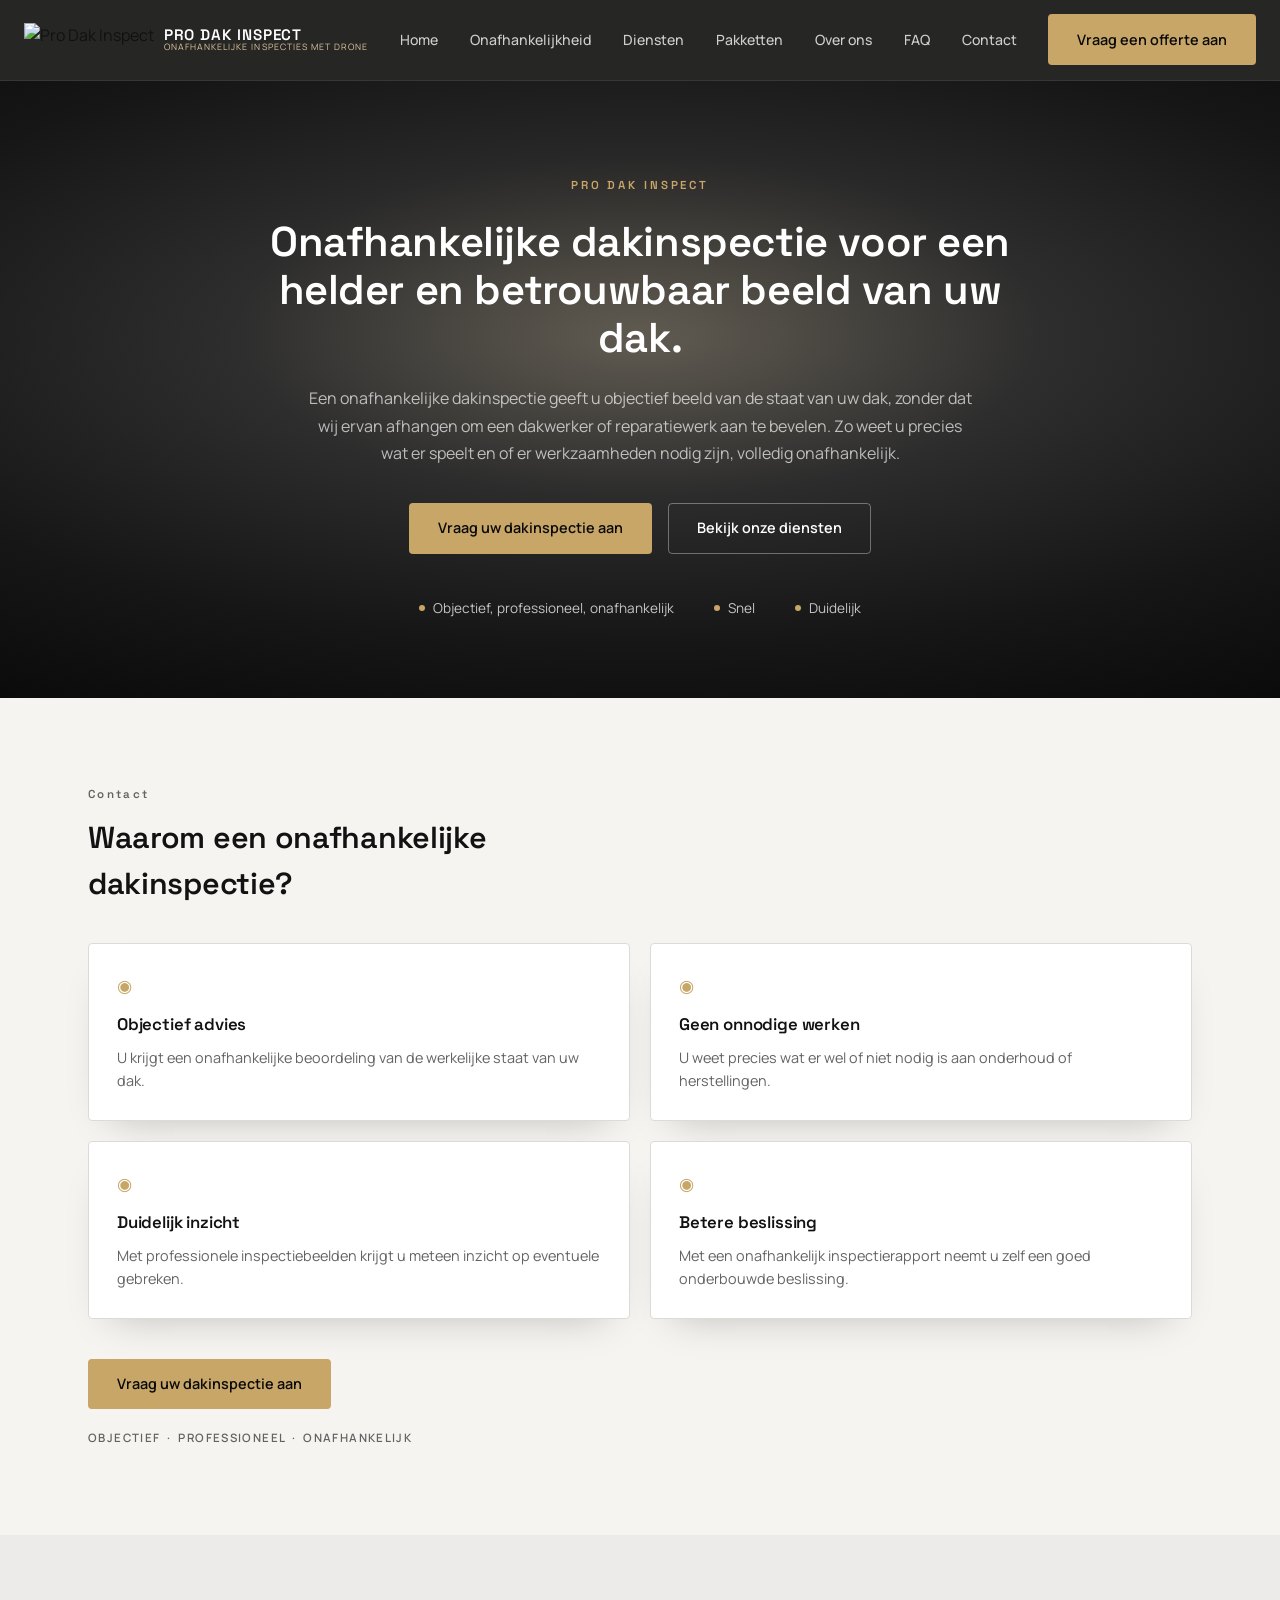
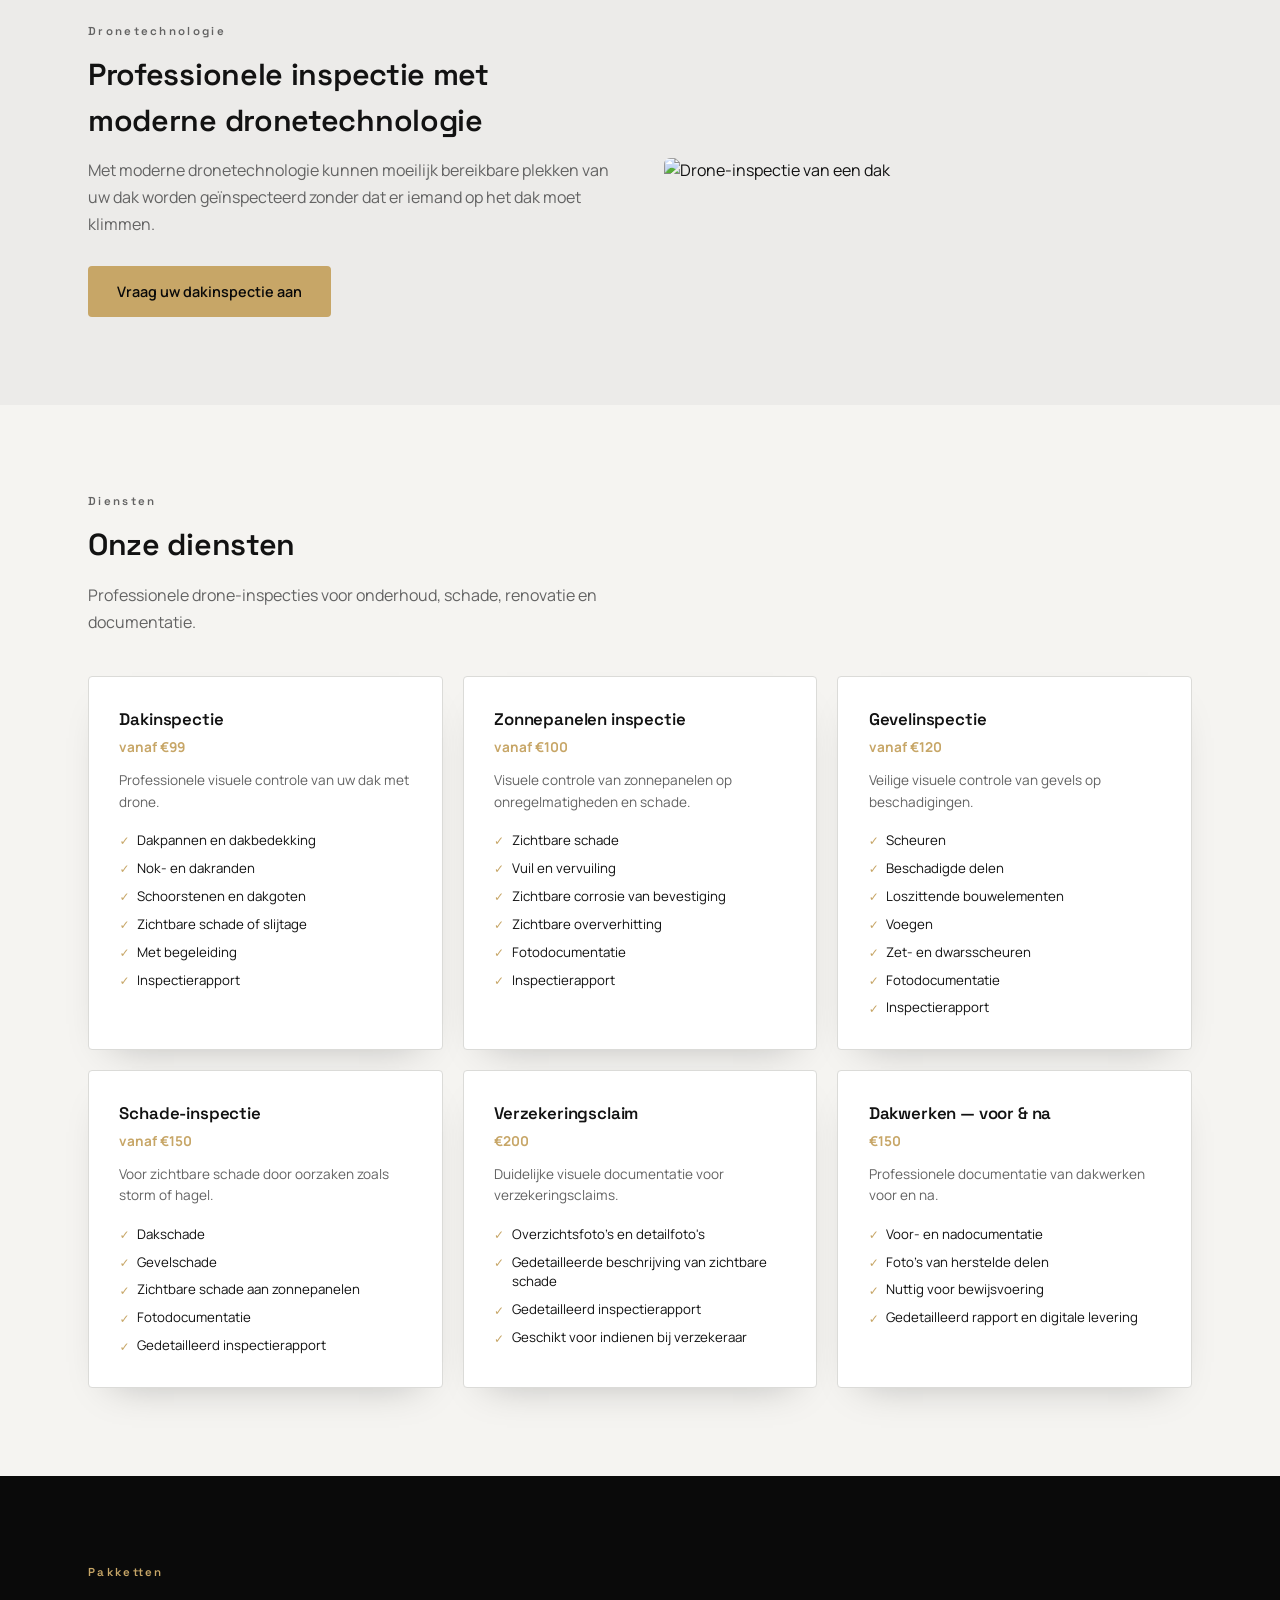
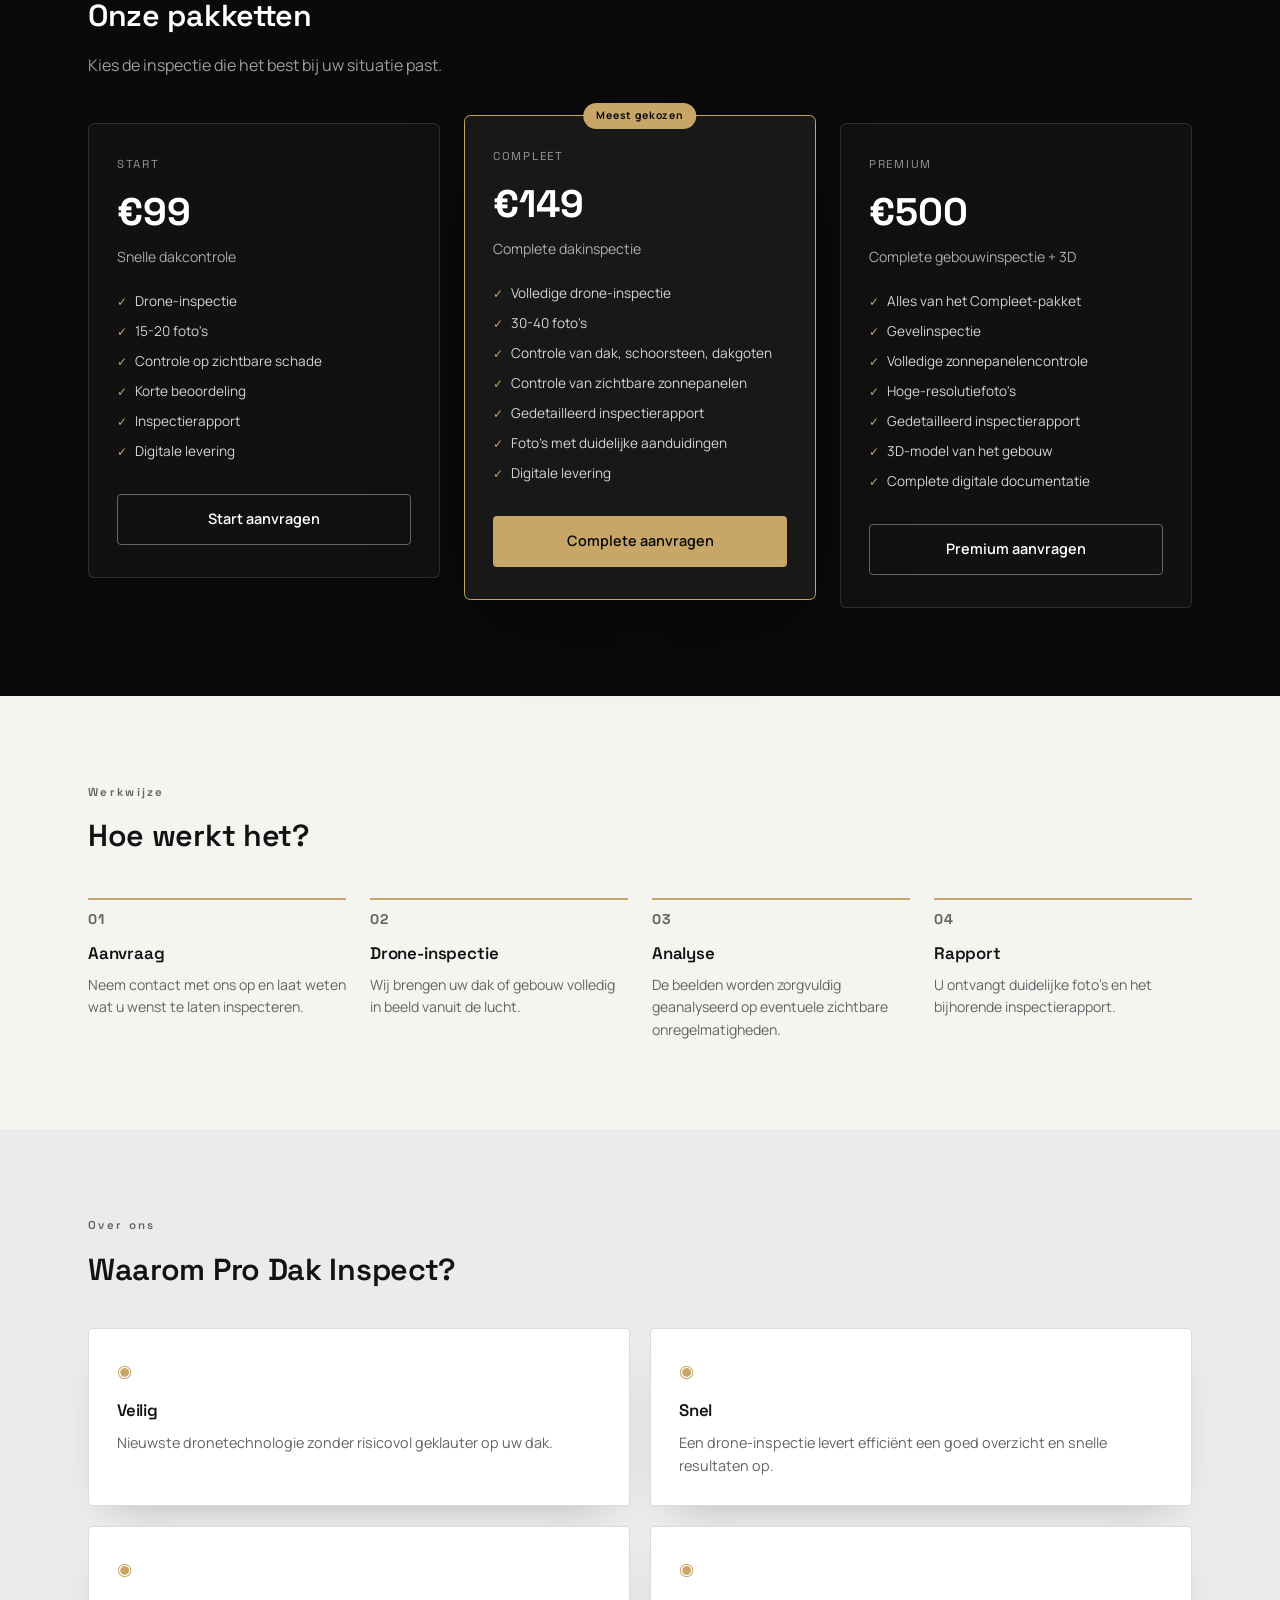
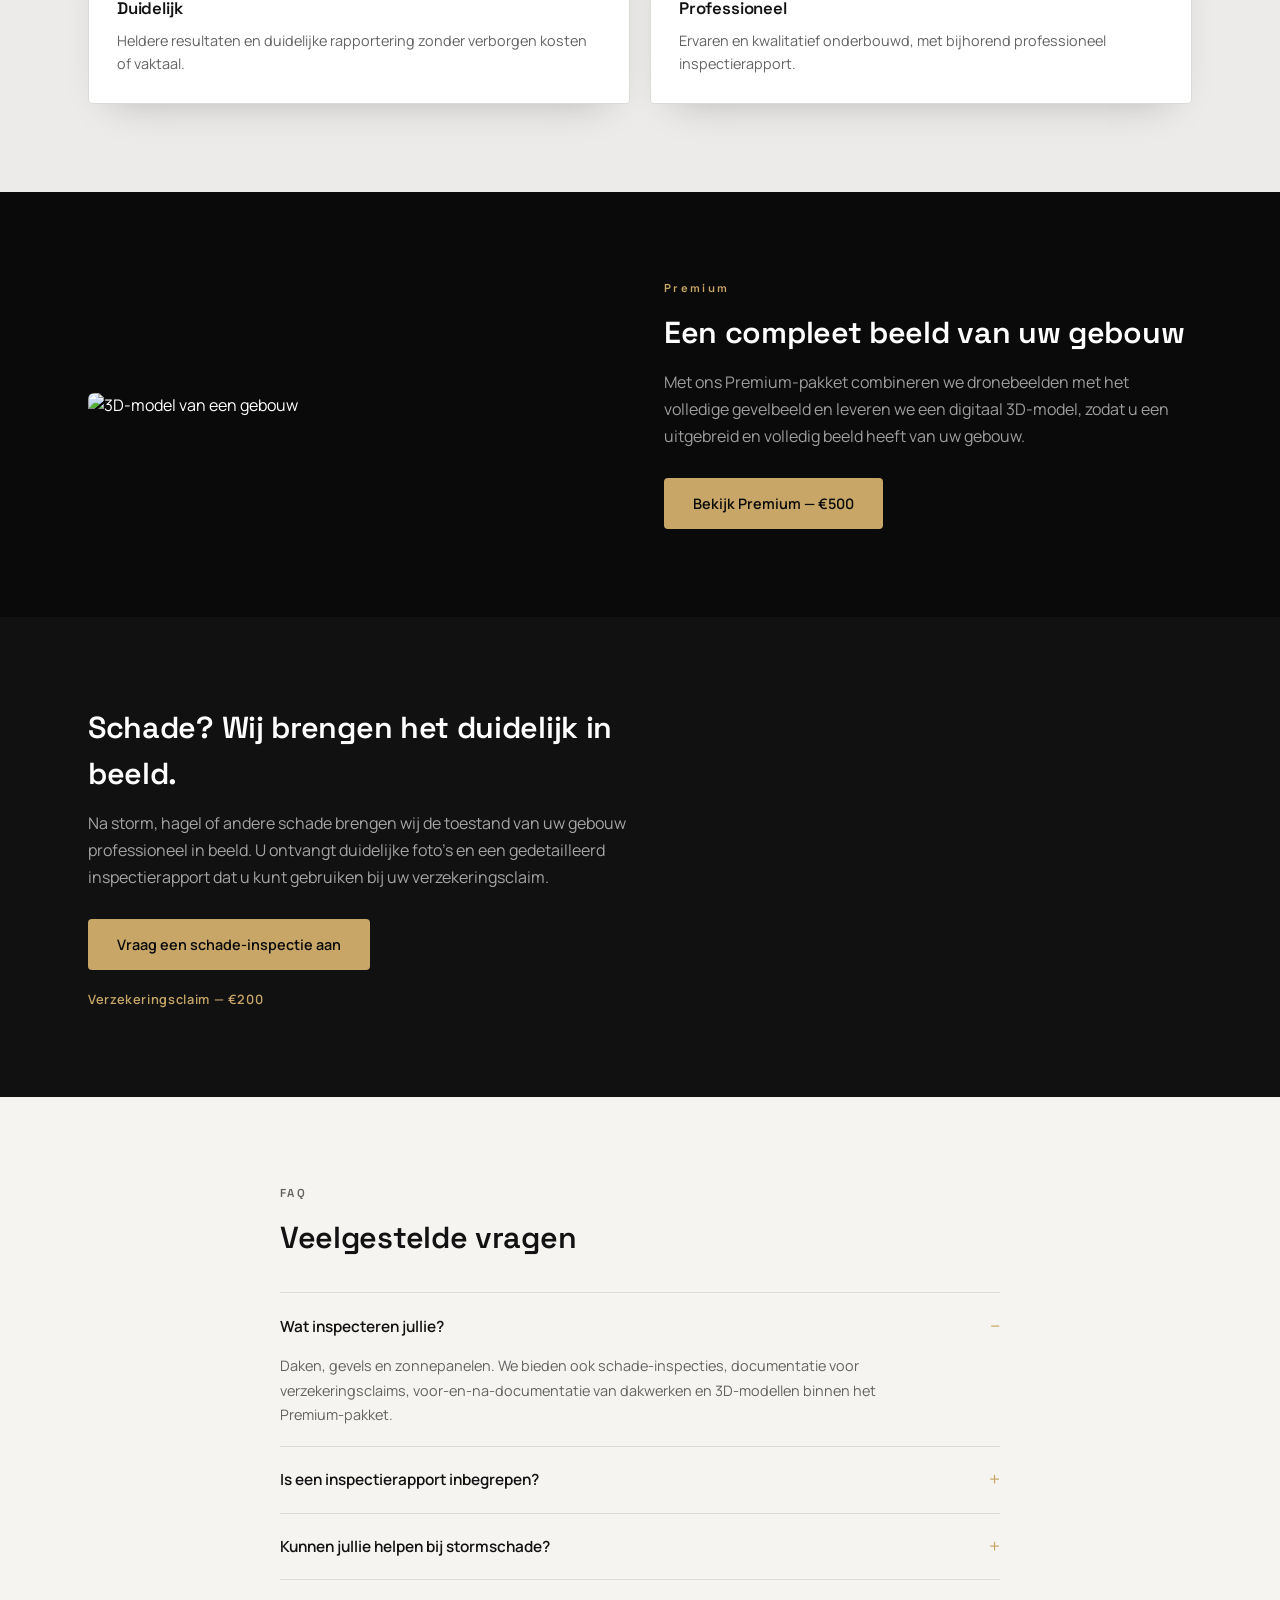
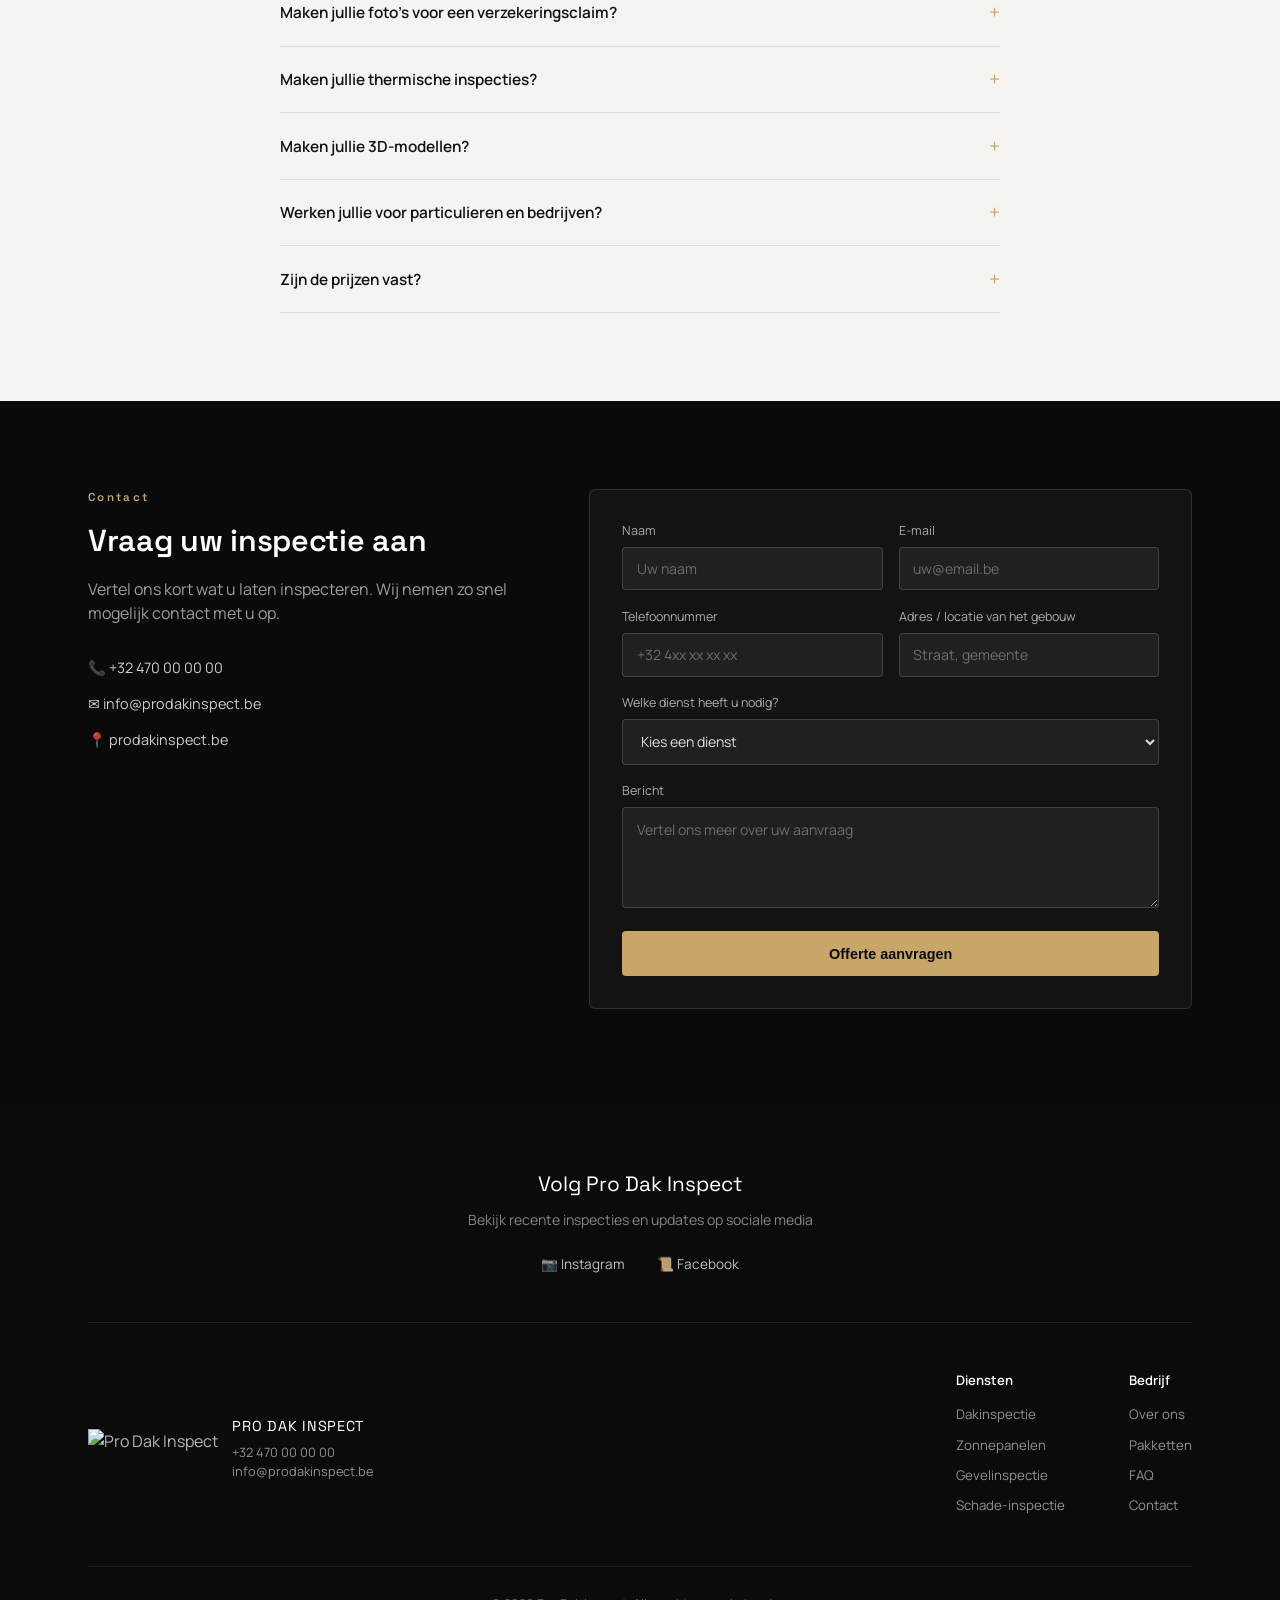
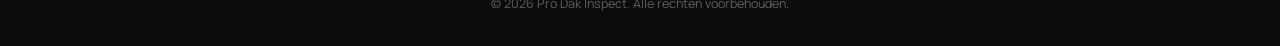
==== commit a4d1da7d: "Add files via upload" ====
--- a/index.html
+++ b/index.html
@@ -1,226 +1,785 @@
-<html lang="nl-BE"><head><meta charset="utf-8"><meta name="viewport" content="width=device-width, initial-scale=1"><link rel="preload" as="image" href="/assets/logo-light-ChejeF3w.png"><link rel="preload" as="image" href="/assets/hero-rooftops-CKP0M5Ka.jpg"><link rel="preload" as="image" href="/assets/logo-mark-gold-BZoDS9bX.png"><link rel="stylesheet" href="./styles/styles-Cil5WRrg.css" data-precedence="default"><link rel="stylesheet" href="/css2" data-precedence="default"><title>Onafhankelijke dakinspectie met drone | Pro Dak Inspect</title><meta name="author" content="Pro Dak Inspect"><meta property="og:site_name" content="Pro Dak Inspect"><meta name="description" content="Onafhankelijke dakinspectie met drone in België. Objectief inspectierapport van dak, gevel en zonnepanelen — vanaf €99, zonder binding met een dakdekker."><meta property="og:title" content="Onafhankelijke dakinspectie met drone | Pro Dak Inspect"><meta property="og:description" content="Onafhankelijke dakinspectie met drone in België. Objectief inspectierapport van dak, gevel en zonnepanelen — vanaf €99, zonder binding met een dakdekker."><meta property="og:type" content="website"><meta property="og:url" content="/"><meta name="twitter:card" content="summary_large_image"><link rel="modulepreload" href="/assets/index-DX3-nPi2.js"><link rel="modulepreload" href="/assets/routes-BjyWOLjI.js"><link rel="preconnect" href="https://fonts.googleapis.com"><link rel="preconnect" href="https://fonts.gstatic.com" crossorigin="anonymous"><link rel="icon" type="image/png" href="/favicon.png"><link rel="canonical" href="/"><script type="application/ld+json">{"@context":"https://schema.org","@type":"LocalBusiness","name":"Pro Dak Inspect","description":"Onafhankelijke dakinspectie met drone in België. Objectief inspectierapport van dak, gevel en zonnepanelen — vanaf €99, zonder binding met een dakdekker.","email":"info@prodakinspect.be","url":"https://prodakinspect.be","areaServed":"BE","serviceType":["Drone dakinspectie","Gevelinspectie met drone","Zonnepanelen inspectie","Schade-inspectie"]}</script><script type="application/ld+json">{"@context":"https://schema.org","@type":"FAQPage","mainEntity":[{"@type":"Question","name":"Wat inspecteren jullie?","acceptedAnswer":{"@type":"Answer","text":"Daken, gevels en zonnepanelen. We bieden ook schade-inspecties, documentatie voor verzekeringsclaims, voor-en-na-documentatie van dakwerken en 3D-modellen binnen het Premium-pakket."}},{"@type":"Question","name":"Is een inspectierapport inbegrepen?","acceptedAnswer":{"@type":"Answer","text":"Ja. Elk pakket bevat een inspectierapport. Bij de Complete en Premium pakketten is dit een gedetailleerd inspectierapport."}},{"@type":"Question","name":"Kunnen jullie helpen bij stormschade?","acceptedAnswer":{"@type":"Answer","text":"Ja. We kunnen zichtbare schade met dronebeelden documenteren."}},{"@type":"Question","name":"Kunnen jullie foto's maken voor een verzekeringsclaim?","acceptedAnswer":{"@type":"Answer","text":"Ja. Onze dienst Verzekeringsclaim kost €200 en bevat uitgebreide fotodocumentatie en een gedetailleerd inspectierapport."}},{"@type":"Question","name":"Maken jullie thermische inspecties?","acceptedAnswer":{"@type":"Answer","text":"Nee. Pro Dak Inspect biedt momenteel geen thermische inspecties aan."}},{"@type":"Question","name":"Maken jullie 3D-modellen?","acceptedAnswer":{"@type":"Answer","text":"Ja. Een 3D-model is inbegrepen in het Premium-pakket van €500."}},{"@type":"Question","name":"Werken jullie voor particulieren en bedrijven?","acceptedAnswer":{"@type":"Answer","text":"Ja. We werken voor particulieren, dakdekkers, aannemers, vastgoedprofessionals, syndici en bedrijven."}},{"@type":"Question","name":"Zijn de prijzen vast?","acceptedAnswer":{"@type":"Answer","text":"De vermelde prijzen zijn vanaf-prijzen waar aangegeven. Voor grotere of complexere gebouwen maken we een offerte op maat."}}]}</script>
+<!DOCTYPE html>
+<html lang="nl">
+<head>
+<meta charset="UTF-8">
+<meta name="viewport" content="width=device-width, initial-scale=1.0">
+<title>Onafhankelijke dakinspectie met drone | Pro Dak Inspect</title>
+<meta name="description" content="Pro Dak Inspect brengt daken, gevels en zonnepanelen professioneel in beeld met drone-inspecties in Belgi\u00eb.">
+<link rel="preconnect" href="https://fonts.googleapis.com">
+<link rel="preconnect" href="https://fonts.gstatic.com" crossorigin>
+<link href="https://fonts.googleapis.com/css2?family=Manrope:wght@400;500;600;700;800&family=Space+Grotesk:wght@500;600;700&display=swap" rel="stylesheet">
 <style>
-	@font-face {
-		font-family: 'CameraPlainVariable';
-		src: url('https://cdn.gpteng.co/mcp-widgets/v1/fonts/CameraPlainVariable.woff2') format('woff2');
-		font-weight: 100 900;
-		font-style: normal;
-		font-display: swap;
-	}
-
-	#lovable-badge {
-		--badge-bg: #1b1b1b;
-		--badge-text: #c5c1b9;
-		--badge-text-hover: #dcdad5;
-		--badge-radius: 6px;
-		--badge-padding: 8px;
-		--badge-gap: 6px;
-		--badge-shadow: 
-			0 0 0 1px rgba(0, 0, 0, 0.88),
-			0 1px 0 0 rgba(0, 0, 0, 0.04),
-			0 2px 2px -1px rgba(0, 0, 0, 0.08),
-			0 4px 4px -2px rgba(0, 0, 0, 0.08),
-			0 8px 8px -4px rgba(0, 0, 0, 0.08),
-			0 16px 16px -8px rgba(0, 0, 0, 0.08);
-		--badge-transition-duration: 0.2s;
-		--badge-transition-easing: cubic-bezier(0.16, 1, 0.32, 1);
-		--focus-color: #575ECF;
-		--focus-offset: 2px;
-		--focus-width: 2px;
-		
-		position: fixed;
-		bottom: 12px;
-		right: 12px;
-		height: 24px;
-		display: flex;
-		align-items: center;
-		z-index: 1000000;
-		background-color: var(--badge-bg) !important;
-		color: var(--badge-text) !important;
-		border-radius: var(--badge-radius);
-		box-shadow: var(--badge-shadow) !important;
-		font-size: 12px;
-		font-family: CameraPlainVariable, "CameraPlainVariable Fallback", -apple-system, BlinkMacSystemFont, 'Segoe UI', Roboto, sans-serif;
-		font-weight: 400 !important;
-		text-transform: none !important;
-		font-feature-settings: normal !important;
-		transform: translateZ(0);
-		will-change: transform, opacity;
-	}
-
-	#lovable-badge-cta {
-		display: flex;
-		align-items: center;
-		gap: var(--badge-gap);
-		padding: 0 var(--badge-padding);
-		height: 100%;
-		color: inherit;
-		text-decoration: none;
-		white-space: nowrap;
-		border-radius: var(--badge-radius) 0 0 var(--badge-radius);
-		transition: 
-			background-color var(--badge-transition-duration) ease,
-			color var(--badge-transition-duration) ease,
-			transform 0.1s ease;
-	}
-
-	#lovable-badge-cta:hover {
-		background: rgba(255, 255, 255, 0.04);
-		color: var(--badge-text-hover);
-	}
-
-	#lovable-badge-cta:active {
-		transform: scale(0.98);
-	}
-
-	#lovable-badge-cta:focus {
-		outline: none;
-	}
-
-	#lovable-badge-cta:focus-visible {
-		outline: var(--focus-width) solid var(--focus-color);
-		outline-offset: var(--focus-offset);
-		z-index: 1;
-	}
-
-	#lovable-badge-text {
-		line-height: 1;
-	}
-
-	#lovable-badge-divider {
-		width: 1px;
-		height: 24px;
-		background-color: rgba(255, 255, 255, 0.04);
-		flex-shrink: 0;
-	}
-
-	#lovable-badge-close {
-		width: 24px;
-		height: 24px;
-		min-width: 24px;
-		min-height: 24px;
-		cursor: pointer;
-		background: none;
-		border: none;
-		padding: 0;
-		display: flex;
-		align-items: center;
-		justify-content: center;
-		border-radius: 0 var(--badge-radius) var(--badge-radius) 0;
-		flex-shrink: 0;
-		transition: 
-			background-color var(--badge-transition-duration) ease,
-			transform 0.1s ease;
-	}
-
-	#lovable-badge-close:hover {
-		background: rgba(255, 255, 255, 0.04);
-	}
-
-	#lovable-badge-close:active {
-		transform: scale(0.92);
-	}
-
-	#lovable-badge-close:focus {
-		outline: none;
-	}
-
-	#lovable-badge-close:focus-visible {
-		outline: var(--focus-width) solid var(--focus-color);
-		outline-offset: calc(var(--focus-offset) * -1);
-		z-index: 1;
-	}
-
-	#lovable-badge-close svg path {
-		fill: var(--badge-text);
-		transition: fill var(--badge-transition-duration) ease;
-	}
-
-	#lovable-badge-close:hover svg path {
-		fill: var(--badge-text-hover);
-	}
-
-	@media (prefers-reduced-motion: reduce) {
-		#lovable-badge-cta,
-		#lovable-badge-close,
-		#lovable-badge-close svg path {
-			transition: none;
-		}
-		
-		#lovable-badge-cta:active,
-		#lovable-badge-close:active {
-			transform: none;
-		}
-	}
-
-	@media (prefers-contrast: high) {
-		#lovable-badge {
-			--badge-bg: #000;
-			--badge-text: #fff;
-			--badge-text-hover: #fff;
-			border: 2px solid currentColor;
-		}
-		
-		#lovable-badge-cta:focus-visible,
-		#lovable-badge-close:focus-visible {
-			outline-width: 3px;
-		}
-	}
+:root{
+  --radius:.25rem;
+  --ink: oklch(14.5% 0 0);
+  --ink-soft: oklch(18% 0 0);
+  --charcoal: oklch(26.5% 0 0);
+  --offwhite: oklch(96.8% .004 90);
+  --gold: oklch(74% .09 82);
+  --gold-soft: oklch(84% .06 85);
+  --background: var(--offwhite);
+  --foreground: oklch(18% 0 0);
+  --card: oklch(100% 0 0);
+  --muted: oklch(94% .003 90);
+  --muted-foreground: oklch(50% 0 0);
+  --border: oklch(89% .003 90);
+  --hero-canvas: radial-gradient(120% 90% at 50% 42%, oklch(42% 0 0) 0%, oklch(30% 0 0) 26%, oklch(20% 0 0) 55%, oklch(14.5% 0 0) 78%, oklch(11% 0 0) 100%);
+  --hero-glow: radial-gradient(45% 40% at 50% 40%, color-mix(in oklab, var(--gold) 16%, transparent) 0%, transparent 70%);
+  --shadow-panel: 0 30px 80px -30px oklch(0% 0 0/.75);
+  --shadow-soft: 0 18px 40px -24px oklch(0% 0 0/.28);
+  --font-sans: "Manrope", ui-sans-serif, system-ui, sans-serif;
+  --font-display: "Space Grotesk", ui-sans-serif, system-ui, sans-serif;
+}
+*{box-sizing:border-box; margin:0; padding:0;}
+html{scroll-behavior:smooth;}
+body{
+  font-family: var(--font-sans);
+  background: var(--background);
+  color: var(--foreground);
+  line-height:1.5;
+  -webkit-font-smoothing:antialiased;
+}
+img{max-width:100%; display:block;}
+a{color:inherit; text-decoration:none;}
+ul{list-style:none;}
+.container{width:100%; max-width:72rem; margin:0 auto; padding:0 1.5rem;}
+.container-sm{width:100%; max-width:48rem; margin:0 auto; padding:0 1.5rem;}
+
+h1,h2,h3,h4{font-family: var(--font-display); font-weight:600; letter-spacing:-.01em; color:var(--foreground);}
+
+/* Buttons */
+.btn{
+  display:inline-flex; align-items:center; justify-content:center; gap:.5rem;
+  font-weight:600; font-size:.9rem; padding:.85rem 1.75rem; border-radius:.25rem;
+  cursor:pointer; border:1px solid transparent; transition:transform .15s ease, background .15s ease, border-color .15s ease;
+  white-space:nowrap;
+}
+.btn:hover{transform:translateY(-1px);}
+.btn-gold{ background: var(--gold); color: var(--ink); }
+.btn-gold:hover{ background: var(--gold-soft); }
+.btn-outline-dark{ border-color: rgba(255,255,255,.35); color:#fff; }
+.btn-outline-dark:hover{ border-color:#fff; }
+.btn-outline{ border-color: var(--border); color: var(--foreground); }
+.btn-outline:hover{ border-color: var(--gold); }
+.btn-dark{ background: var(--ink); color:#fff; }
+.btn-dark:hover{ background:#000; }
+
+/* Header */
+header{
+  position:sticky; top:0; z-index:50;
+  background: rgba(20,20,20,.92); backdrop-filter: blur(8px);
+  border-bottom:1px solid rgba(255,255,255,.08);
+}
+.nav-wrap{
+  display:flex; align-items:center; justify-content:space-between;
+  padding:.9rem 1.5rem; max-width:80rem; margin:0 auto;
+}
+.nav-links{ display:flex; align-items:center; gap:2rem; }
+.nav-links a{ color: rgba(255,255,255,.78); font-size:.88rem; font-weight:500; transition:color .15s ease; }
+.nav-links a:hover{ color: var(--gold); }
+.brand{ display:flex; align-items:center; gap:.6rem; }
+.brand img{ height:34px; width:auto; }
+.brand-text{ display:flex; flex-direction:column; line-height:1.05; }
+.brand-text .name{ font-family:var(--font-display); font-size:.95rem; letter-spacing:.06em; color:#fff; font-weight:600;}
+.brand-text .tag{ font-size:.55rem; letter-spacing:.12em; color:var(--gold-soft); }
+.header-cta{ display:flex; align-items:center; }
+.menu-toggle{ display:none; background:none; border:none; color:#fff; font-size:1.5rem; cursor:pointer; }
+
+@media (max-width: 900px){
+  .nav-links{ display:none; }
+  .menu-toggle{ display:block; }
+}
+
+/* Hero */
+.hero{
+  position:relative;
+  background: var(--hero-canvas);
+  color:#fff;
+  padding: 6rem 0 5rem;
+  overflow:hidden;
+}
+.hero::before{
+  content:"";
+  position:absolute; inset:0;
+  background: var(--hero-glow);
+  pointer-events:none;
+}
+.hero-inner{ position:relative; max-width:52rem; text-align:center; margin:0 auto; }
+.hero-eyebrow{
+  font-family: var(--font-display);
+  color: var(--gold);
+  letter-spacing:.25em;
+  font-size:.72rem;
+  font-weight:600;
+  margin-bottom:1.5rem;
+}
+.hero-title{
+  font-size:2.6rem;
+  line-height:1.15;
+  color:#fff;
+  margin-bottom:1.5rem;
+}
+.hero-sub{
+  color: rgba(255,255,255,.68);
+  font-size:1rem;
+  line-height:1.7;
+  max-width:42rem;
+  margin:0 auto 2.25rem;
+}
+.hero-actions{
+  display:flex; align-items:center; justify-content:center; gap:1rem; flex-wrap:wrap;
+  margin-bottom:2.75rem;
+}
+.hero-features{
+  display:flex; align-items:center; justify-content:center; gap:2.5rem; flex-wrap:wrap;
+  font-size:.85rem; color:rgba(255,255,255,.75);
+}
+.hero-feature{ display:flex; align-items:center; gap:.5rem; }
+.hf-dot{ width:6px; height:6px; border-radius:50%; background:var(--gold); display:inline-block; }
+
+@media (max-width: 640px){
+  .hero-title{ font-size:1.9rem; }
+  .hero{ padding:4rem 0 3rem; }
+}
+
+/* Section basics */
+.section{ padding:5.5rem 0; }
+.section-muted{ background: var(--muted); }
+.eyebrow{
+  font-family: var(--font-display);
+  font-size:.72rem; font-weight:600; letter-spacing:.2em;
+  color: var(--muted-foreground); margin-bottom:.75rem;
+}
+.section-title{ font-size:1.9rem; margin-bottom:.85rem; max-width:38rem; }
+.section-desc{ color: var(--muted-foreground); max-width:36rem; line-height:1.7; margin-bottom:1.75rem; }
+.tags{ margin-top:1.25rem; font-size:.72rem; letter-spacing:.12em; color:var(--muted-foreground); font-weight:600; }
+
+/* Reason cards */
+.grid-2{ display:grid; grid-template-columns:1fr 1fr; gap:1.25rem; margin-top:2.25rem; }
+.reason-card{
+  background: var(--card); border:1px solid var(--border); border-radius:var(--radius);
+  padding:1.75rem; box-shadow: var(--shadow-soft);
+}
+.reason-icon{ color: var(--gold); font-size:1.1rem; margin-bottom:.9rem; }
+.reason-card h3{ font-size:1.05rem; margin-bottom:.5rem; }
+.reason-card p{ color: var(--muted-foreground); font-size:.9rem; line-height:1.6; }
+
+/* Drone section */
+.drone-section{ display:grid; grid-template-columns:1fr 1fr; gap:3rem; align-items:center; }
+.drone-image img{ border-radius:.4rem; box-shadow: var(--shadow-panel); }
+
+@media (max-width: 860px){
+  .grid-2{ grid-template-columns:1fr; }
+  .drone-section{ grid-template-columns:1fr; }
+  .drone-image{ order:-1; }
+}
+
+/* Services */
+.service-grid{ display:grid; grid-template-columns:repeat(3, 1fr); gap:1.25rem; margin-top:2.5rem; }
+.service-card{
+  background: var(--card); border:1px solid var(--border); border-radius:var(--radius);
+  padding:1.9rem; box-shadow: var(--shadow-soft);
+}
+.service-card h3{ font-size:1.05rem; margin-bottom:.3rem; }
+.service-price{ color: var(--gold); font-weight:700; font-size:.85rem; margin-bottom:.75rem; }
+.service-desc{ color: var(--muted-foreground); font-size:.85rem; line-height:1.6; margin-bottom:1.1rem; }
+.service-list{ display:flex; flex-direction:column; gap:.5rem; }
+.service-list li{
+  font-size:.83rem; color: var(--foreground); padding-left:1.1rem; position:relative;
+}
+.service-list li::before{
+  content:"\2713"; position:absolute; left:0; color: var(--gold); font-size:.75rem; top:.1rem;
+}
+
+@media (max-width: 900px){
+  .service-grid{ grid-template-columns:1fr 1fr; }
+}
+@media (max-width: 640px){
+  .service-grid{ grid-template-columns:1fr; }
+}
+
+/* Pricing - dark section */
+.section-dark{ background: var(--ink); color:#fff; }
+.eyebrow-light{ color: var(--gold); }
+.title-light{ color:#fff; }
+.desc-light{ color: rgba(255,255,255,.6); }
+
+.pricing-grid{ display:grid; grid-template-columns:repeat(3,1fr); gap:1.5rem; margin-top:2.75rem; align-items:start; }
+.price-card{
+  background: rgba(255,255,255,.03); border:1px solid rgba(255,255,255,.12); border-radius:.4rem;
+  padding:2rem 1.75rem; position:relative;
+}
+.price-card-featured{
+  background: rgba(255,255,255,.06);
+  border-color: var(--gold);
+  transform: translateY(-.5rem);
+  box-shadow: var(--shadow-panel);
+}
+.price-badge{
+  position:absolute; top:-.8rem; left:50%; transform:translateX(-50%);
+  background: var(--gold); color: var(--ink); font-size:.65rem; font-weight:700;
+  letter-spacing:.08em; padding:.3rem .8rem; border-radius:999px; white-space:nowrap;
+}
+.price-name{ font-family:var(--font-display); letter-spacing:.15em; font-size:.72rem; color: rgba(255,255,255,.55); margin-bottom:.6rem; }
+.price-amount{ font-family:var(--font-display); font-size:2.4rem; font-weight:700; color:#fff; margin-bottom:.35rem; }
+.price-tagline{ color: rgba(255,255,255,.65); font-size:.88rem; margin-bottom:1.5rem; }
+.price-list{ display:flex; flex-direction:column; gap:.6rem; margin-bottom:2rem; }
+.price-list li{ font-size:.85rem; color: rgba(255,255,255,.82); padding-left:1.1rem; position:relative; }
+.price-list li::before{ content:"\2713"; position:absolute; left:0; color: var(--gold); font-size:.75rem; top:.1rem; }
+.price-cta{ width:100%; }
+
+@media (max-width: 900px){
+  .pricing-grid{ grid-template-columns:1fr; }
+  .price-card-featured{ transform:none; }
+}
+
+/* Steps */
+.steps-grid{ display:grid; grid-template-columns:repeat(4,1fr); gap:1.5rem; margin-top:2.5rem; }
+.step-card{ padding-top:.5rem; border-top:2px solid var(--gold); }
+.step-num{ font-family:var(--font-display); color: var(--gold); font-size:.85rem; font-weight:700; margin-bottom:.6rem; letter-spacing:.05em; }
+.step-card h3{ font-size:1.05rem; margin-bottom:.5rem; }
+.step-card p{ color: var(--muted-foreground); font-size:.88rem; line-height:1.6; }
+@media (max-width: 860px){ .steps-grid{ grid-template-columns:1fr 1fr; } }
+@media (max-width: 560px){ .steps-grid{ grid-template-columns:1fr; } }
+
+/* Schade */
+.schade-section{ background:#111; color:#fff; text-align:left; }
+.schade-title{ color:#fff; max-width:34rem; }
+.schade-desc{ color: rgba(255,255,255,.62); max-width:34rem; }
+.schade-note{ margin-top:1.25rem; color: var(--gold); font-size:.8rem; font-weight:600; letter-spacing:.05em; }
+
+/* FAQ */
+.faq-list{ margin-top:2rem; border-top:1px solid var(--border); }
+.faq-item{ border-bottom:1px solid var(--border); padding:1.15rem 0; }
+.faq-item summary{
+  cursor:pointer; font-weight:600; font-size:.96rem; list-style:none;
+  display:flex; align-items:center; justify-content:space-between;
+}
+.faq-item summary::-webkit-details-marker{ display:none; }
+.faq-item summary::after{ content:"+"; color: var(--gold); font-size:1.2rem; font-weight:400; margin-left:1rem; }
+.faq-item[open] summary::after{ content:"\2212"; }
+.faq-item p{ color: var(--muted-foreground); font-size:.9rem; line-height:1.7; margin-top:.85rem; max-width:38rem; }
+
+/* Contact */
+.contact-section{ padding-bottom:6rem; }
+.contact-grid{ display:grid; grid-template-columns:.85fr 1.15fr; gap:3.5rem; align-items:start; }
+.contact-details{ margin-top:2rem; display:flex; flex-direction:column; gap:.9rem; font-size:.9rem; color: rgba(255,255,255,.8); }
+.contact-form{ background: rgba(255,255,255,.04); border:1px solid rgba(255,255,255,.12); border-radius:.4rem; padding:2rem; }
+.form-row{ display:grid; grid-template-columns:1fr 1fr; gap:1rem; }
+.form-field{ margin-bottom:1.1rem; }
+.form-field label{ display:block; font-size:.78rem; color: rgba(255,255,255,.65); margin-bottom:.4rem; }
+.form-field input, .form-field select, .form-field textarea{
+  width:100%; background: rgba(255,255,255,.06); border:1px solid rgba(255,255,255,.15);
+  border-radius:.25rem; padding:.7rem .85rem; color:#fff; font-family:var(--font-sans); font-size:.88rem;
+}
+.form-field input::placeholder, .form-field textarea::placeholder{ color: rgba(255,255,255,.35); }
+.form-field select{ color: rgba(255,255,255,.85); }
+
+@media (max-width: 860px){
+  .contact-grid{ grid-template-columns:1fr; }
+  .form-row{ grid-template-columns:1fr; }
+}
+
+/* Footer */
+.footer{ background:#0b0b0b; color: rgba(255,255,255,.7); padding:4rem 0 2rem; }
+.footer-social{ text-align:center; border-bottom:1px solid rgba(255,255,255,.1); padding-bottom:3rem; margin-bottom:3rem; }
+.footer-social-label{ font-family:var(--font-display); color:#fff; font-size:1.3rem; margin-bottom:.5rem; }
+.footer-social-sub{ color: rgba(255,255,255,.5); font-size:.88rem; margin-bottom:1.5rem; }
+.footer-social-links{ display:flex; justify-content:center; gap:2rem; }
+.footer-social-links a{ font-size:.85rem; color: rgba(255,255,255,.75); }
+.footer-social-links a:hover{ color: var(--gold); }
+
+.footer-bottom{ display:flex; justify-content:space-between; flex-wrap:wrap; gap:2.5rem; margin-bottom:2.5rem; }
+.footer-brand{ display:flex; align-items:center; gap:.9rem; }
+.footer-brand img{ height:40px; }
+.footer-brand-name{ font-family:var(--font-display); color:#fff; font-size:.9rem; letter-spacing:.05em; margin-bottom:.3rem; }
+.footer-brand-line{ font-size:.8rem; color: rgba(255,255,255,.55); }
+.footer-cols{ display:flex; gap:4rem; }
+.footer-col-title{ color:#fff; font-size:.82rem; font-weight:600; margin-bottom:.9rem; }
+.footer-cols a{ display:block; font-size:.83rem; color: rgba(255,255,255,.55); margin-bottom:.65rem; }
+.footer-cols a:hover{ color: var(--gold); }
+.footer-copy{ text-align:center; font-size:.78rem; color: rgba(255,255,255,.35); border-top:1px solid rgba(255,255,255,.08); padding-top:1.75rem; }
+
+@media (max-width: 640px){
+  .footer-bottom{ flex-direction:column; }
+  .footer-cols{ gap:2.5rem; }
+}
 </style>
-<script defer src="./scripts/~flock.js" data-proxy-url="/~api/analytics"></script><meta name="twitter:title" content="Onafhankelijke dakinspectie met drone | Pro Dak Inspect"><meta name="twitter:description" content="Onafhankelijke dakinspectie met drone in België. Objectief inspectierapport van dak, gevel en zonnepanelen — vanaf €99, zonder binding met een dakdekker."><meta property="og:image" content="https://pub-bb2e103a32db4e198524a2e9ed8f35b4.r2.dev/6a8f7257393b49dd3184c519c8cba79b/id-preview-6bbe0628--864a8849-3348-4ea5-bb93-f3d27c6e53d3.lovable.app-1788380937567.png"><meta name="twitter:image" content="https://pub-bb2e103a32db4e198524a2e9ed8f35b4.r2.dev/6a8f7257393b49dd3184c519c8cba79b/id-preview-6bbe0628--864a8849-3348-4ea5-bb93-f3d27c6e53d3.lovable.app-1788380937567.png"><style type="text/css">[data-sonner-toaster][dir=ltr],html[dir=ltr]{--toast-icon-margin-start:-3px;--toast-icon-margin-end:4px;--toast-svg-margin-start:-1px;--toast-svg-margin-end:0px;--toast-button-margin-start:auto;--toast-button-margin-end:0;--toast-close-button-start:0;--toast-close-button-end:unset;--toast-close-button-transform:translate(-35%, -35%)}[data-sonner-toaster][dir=rtl],html[dir=rtl]{--toast-icon-margin-start:4px;--toast-icon-margin-end:-3px;--toast-svg-margin-start:0px;--toast-svg-margin-end:-1px;--toast-button-margin-start:0;--toast-button-margin-end:auto;--toast-close-button-start:unset;--toast-close-button-end:0;--toast-close-button-transform:translate(35%, -35%)}[data-sonner-toaster]{position:fixed;width:var(--width);font-family:ui-sans-serif,system-ui,-apple-system,BlinkMacSystemFont,Segoe UI,Roboto,Helvetica Neue,Arial,Noto Sans,sans-serif,Apple Color Emoji,Segoe UI Emoji,Segoe UI Symbol,Noto Color Emoji;--gray1:hsl(0, 0%, 99%);--gray2:hsl(0, 0%, 97.3%);--gray3:hsl(0, 0%, 95.1%);--gray4:hsl(0, 0%, 93%);--gray5:hsl(0, 0%, 90.9%);--gray6:hsl(0, 0%, 88.7%);--gray7:hsl(0, 0%, 85.8%);--gray8:hsl(0, 0%, 78%);--gray9:hsl(0, 0%, 56.1%);--gray10:hsl(0, 0%, 52.3%);--gray11:hsl(0, 0%, 43.5%);--gray12:hsl(0, 0%, 9%);--border-radius:8px;box-sizing:border-box;padding:0;margin:0;list-style:none;outline:0;z-index:999999999;transition:transform .4s ease}@media (hover:none) and (pointer:coarse){[data-sonner-toaster][data-lifted=true]{transform:none}}[data-sonner-toaster][data-x-position=right]{right:var(--offset-right)}[data-sonner-toaster][data-x-position=left]{left:var(--offset-left)}[data-sonner-toaster][data-x-position=center]{left:50%;transform:translateX(-50%)}[data-sonner-toaster][data-y-position=top]{top:var(--offset-top)}[data-sonner-toaster][data-y-position=bottom]{bottom:var(--offset-bottom)}[data-sonner-toast]{--y:translateY(100%);--lift-amount:calc(var(--lift) * var(--gap));z-index:var(--z-index);position:absolute;opacity:0;transform:var(--y);touch-action:none;transition:transform .4s,opacity .4s,height .4s,box-shadow .2s;box-sizing:border-box;outline:0;overflow-wrap:anywhere}[data-sonner-toast][data-styled=true]{padding:16px;background:var(--normal-bg);border:1px solid var(--normal-border);color:var(--normal-text);border-radius:var(--border-radius);box-shadow:0 4px 12px rgba(0,0,0,.1);width:var(--width);font-size:13px;display:flex;align-items:center;gap:6px}[data-sonner-toast]:focus-visible{box-shadow:0 4px 12px rgba(0,0,0,.1),0 0 0 2px rgba(0,0,0,.2)}[data-sonner-toast][data-y-position=top]{top:0;--y:translateY(-100%);--lift:1;--lift-amount:calc(1 * var(--gap))}[data-sonner-toast][data-y-position=bottom]{bottom:0;--y:translateY(100%);--lift:-1;--lift-amount:calc(var(--lift) * var(--gap))}[data-sonner-toast][data-styled=true] [data-description]{font-weight:400;line-height:1.4;color:#3f3f3f}[data-rich-colors=true][data-sonner-toast][data-styled=true] [data-description]{color:inherit}[data-sonner-toaster][data-sonner-theme=dark] [data-description]{color:#e8e8e8}[data-sonner-toast][data-styled=true] [data-title]{font-weight:500;line-height:1.5;color:inherit}[data-sonner-toast][data-styled=true] [data-icon]{display:flex;height:16px;width:16px;position:relative;justify-content:flex-start;align-items:center;flex-shrink:0;margin-left:var(--toast-icon-margin-start);margin-right:var(--toast-icon-margin-end)}[data-sonner-toast][data-promise=true] [data-icon]>svg{opacity:0;transform:scale(.8);transform-origin:center;animation:sonner-fade-in .3s ease forwards}[data-sonner-toast][data-styled=true] [data-icon]>*{flex-shrink:0}[data-sonner-toast][data-styled=true] [data-icon] svg{margin-left:var(--toast-svg-margin-start);margin-right:var(--toast-svg-margin-end)}[data-sonner-toast][data-styled=true] [data-content]{display:flex;flex-direction:column;gap:2px}[data-sonner-toast][data-styled=true] [data-button]{border-radius:4px;padding-left:8px;padding-right:8px;height:24px;font-size:12px;color:var(--normal-bg);background:var(--normal-text);margin-left:var(--toast-button-margin-start);margin-right:var(--toast-button-margin-end);border:none;font-weight:500;cursor:pointer;outline:0;display:flex;align-items:center;flex-shrink:0;transition:opacity .4s,box-shadow .2s}[data-sonner-toast][data-styled=true] [data-button]:focus-visible{box-shadow:0 0 0 2px rgba(0,0,0,.4)}[data-sonner-toast][data-styled=true] [data-button]:first-of-type{margin-left:var(--toast-button-margin-start);margin-right:var(--toast-button-margin-end)}[data-sonner-toast][data-styled=true] [data-cancel]{color:var(--normal-text);background:rgba(0,0,0,.08)}[data-sonner-toaster][data-sonner-theme=dark] [data-sonner-toast][data-styled=true] [data-cancel]{background:rgba(255,255,255,.3)}[data-sonner-toast][data-styled=true] [data-close-button]{position:absolute;left:var(--toast-close-button-start);right:var(--toast-close-button-end);top:0;height:20px;width:20px;display:flex;justify-content:center;align-items:center;padding:0;color:var(--gray12);background:var(--normal-bg);border:1px solid var(--gray4);transform:var(--toast-close-button-transform);border-radius:50%;cursor:pointer;z-index:1;transition:opacity .1s,background .2s,border-color .2s}[data-sonner-toast][data-styled=true] [data-close-button]:focus-visible{box-shadow:0 4px 12px rgba(0,0,0,.1),0 0 0 2px rgba(0,0,0,.2)}[data-sonner-toast][data-styled=true] [data-disabled=true]{cursor:not-allowed}[data-sonner-toast][data-styled=true]:hover [data-close-button]:hover{background:var(--gray2);border-color:var(--gray5)}[data-sonner-toast][data-swiping=true]::before{content:'';position:absolute;left:-100%;right:-100%;height:100%;z-index:-1}[data-sonner-toast][data-y-position=top][data-swiping=true]::before{bottom:50%;transform:scaleY(3) translateY(50%)}[data-sonner-toast][data-y-position=bottom][data-swiping=true]::before{top:50%;transform:scaleY(3) translateY(-50%)}[data-sonner-toast][data-swiping=false][data-removed=true]::before{content:'';position:absolute;inset:0;transform:scaleY(2)}[data-sonner-toast][data-expanded=true]::after{content:'';position:absolute;left:0;height:calc(var(--gap) + 1px);bottom:100%;width:100%}[data-sonner-toast][data-mounted=true]{--y:translateY(0);opacity:1}[data-sonner-toast][data-expanded=false][data-front=false]{--scale:var(--toasts-before) * 0.05 + 1;--y:translateY(calc(var(--lift-amount) * var(--toasts-before))) scale(calc(-1 * var(--scale)));height:var(--front-toast-height)}[data-sonner-toast]>*{transition:opacity .4s}[data-sonner-toast][data-x-position=right]{right:0}[data-sonner-toast][data-x-position=left]{left:0}[data-sonner-toast][data-expanded=false][data-front=false][data-styled=true]>*{opacity:0}[data-sonner-toast][data-visible=false]{opacity:0;pointer-events:none}[data-sonner-toast][data-mounted=true][data-expanded=true]{--y:translateY(calc(var(--lift) * var(--offset)));height:var(--initial-height)}[data-sonner-toast][data-removed=true][data-front=true][data-swipe-out=false]{--y:translateY(calc(var(--lift) * -100%));opacity:0}[data-sonner-toast][data-removed=true][data-front=false][data-swipe-out=false][data-expanded=true]{--y:translateY(calc(var(--lift) * var(--offset) + var(--lift) * -100%));opacity:0}[data-sonner-toast][data-removed=true][data-front=false][data-swipe-out=false][data-expanded=false]{--y:translateY(40%);opacity:0;transition:transform .5s,opacity .2s}[data-sonner-toast][data-removed=true][data-front=false]::before{height:calc(var(--initial-height) + 20%)}[data-sonner-toast][data-swiping=true]{transform:var(--y) translateY(var(--swipe-amount-y,0)) translateX(var(--swipe-amount-x,0));transition:none}[data-sonner-toast][data-swiped=true]{user-select:none}[data-sonner-toast][data-swipe-out=true][data-y-position=bottom],[data-sonner-toast][data-swipe-out=true][data-y-position=top]{animation-duration:.2s;animation-timing-function:ease-out;animation-fill-mode:forwards}[data-sonner-toast][data-swipe-out=true][data-swipe-direction=left]{animation-name:swipe-out-left}[data-sonner-toast][data-swipe-out=true][data-swipe-direction=right]{animation-name:swipe-out-right}[data-sonner-toast][data-swipe-out=true][data-swipe-direction=up]{animation-name:swipe-out-up}[data-sonner-toast][data-swipe-out=true][data-swipe-direction=down]{animation-name:swipe-out-down}@keyframes swipe-out-left{from{transform:var(--y) translateX(var(--swipe-amount-x));opacity:1}to{transform:var(--y) translateX(calc(var(--swipe-amount-x) - 100%));opacity:0}}@keyframes swipe-out-right{from{transform:var(--y) translateX(var(--swipe-amount-x));opacity:1}to{transform:var(--y) translateX(calc(var(--swipe-amount-x) + 100%));opacity:0}}@keyframes swipe-out-up{from{transform:var(--y) translateY(var(--swipe-amount-y));opacity:1}to{transform:var(--y) translateY(calc(var(--swipe-amount-y) - 100%));opacity:0}}@keyframes swipe-out-down{from{transform:var(--y) translateY(var(--swipe-amount-y));opacity:1}to{transform:var(--y) translateY(calc(var(--swipe-amount-y) + 100%));opacity:0}}@media (max-width:600px){[data-sonner-toaster]{position:fixed;right:var(--mobile-offset-right);left:var(--mobile-offset-left);width:100%}[data-sonner-toaster][dir=rtl]{left:calc(var(--mobile-offset-left) * -1)}[data-sonner-toaster] [data-sonner-toast]{left:0;right:0;width:calc(100% - var(--mobile-offset-left) * 2)}[data-sonner-toaster][data-x-position=left]{left:var(--mobile-offset-left)}[data-sonner-toaster][data-y-position=bottom]{bottom:var(--mobile-offset-bottom)}[data-sonner-toaster][data-y-position=top]{top:var(--mobile-offset-top)}[data-sonner-toaster][data-x-position=center]{left:var(--mobile-offset-left);right:var(--mobile-offset-right);transform:none}}[data-sonner-toaster][data-sonner-theme=light]{--normal-bg:#fff;--normal-border:var(--gray4);--normal-text:var(--gray12);--success-bg:hsl(143, 85%, 96%);--success-border:hsl(145, 92%, 87%);--success-text:hsl(140, 100%, 27%);--info-bg:hsl(208, 100%, 97%);--info-border:hsl(221, 91%, 93%);--info-text:hsl(210, 92%, 45%);--warning-bg:hsl(49, 100%, 97%);--warning-border:hsl(49, 91%, 84%);--warning-text:hsl(31, 92%, 45%);--error-bg:hsl(359, 100%, 97%);--error-border:hsl(359, 100%, 94%);--error-text:hsl(360, 100%, 45%)}[data-sonner-toaster][data-sonner-theme=light] [data-sonner-toast][data-invert=true]{--normal-bg:#000;--normal-border:hsl(0, 0%, 20%);--normal-text:var(--gray1)}[data-sonner-toaster][data-sonner-theme=dark] [data-sonner-toast][data-invert=true]{--normal-bg:#fff;--normal-border:var(--gray3);--normal-text:var(--gray12)}[data-sonner-toaster][data-sonner-theme=dark]{--normal-bg:#000;--normal-bg-hover:hsl(0, 0%, 12%);--normal-border:hsl(0, 0%, 20%);--normal-border-hover:hsl(0, 0%, 25%);--normal-text:var(--gray1);--success-bg:hsl(150, 100%, 6%);--success-border:hsl(147, 100%, 12%);--success-text:hsl(150, 86%, 65%);--info-bg:hsl(215, 100%, 6%);--info-border:hsl(223, 43%, 17%);--info-text:hsl(216, 87%, 65%);--warning-bg:hsl(64, 100%, 6%);--warning-border:hsl(60, 100%, 9%);--warning-text:hsl(46, 87%, 65%);--error-bg:hsl(358, 76%, 10%);--error-border:hsl(357, 89%, 16%);--error-text:hsl(358, 100%, 81%)}[data-sonner-toaster][data-sonner-theme=dark] [data-sonner-toast] [data-close-button]{background:var(--normal-bg);border-color:var(--normal-border);color:var(--normal-text)}[data-sonner-toaster][data-sonner-theme=dark] [data-sonner-toast] [data-close-button]:hover{background:var(--normal-bg-hover);border-color:var(--normal-border-hover)}[data-rich-colors=true][data-sonner-toast][data-type=success]{background:var(--success-bg);border-color:var(--success-border);color:var(--success-text)}[data-rich-colors=true][data-sonner-toast][data-type=success] [data-close-button]{background:var(--success-bg);border-color:var(--success-border);color:var(--success-text)}[data-rich-colors=true][data-sonner-toast][data-type=info]{background:var(--info-bg);border-color:var(--info-border);color:var(--info-text)}[data-rich-colors=true][data-sonner-toast][data-type=info] [data-close-button]{background:var(--info-bg);border-color:var(--info-border);color:var(--info-text)}[data-rich-colors=true][data-sonner-toast][data-type=warning]{background:var(--warning-bg);border-color:var(--warning-border);color:var(--warning-text)}[data-rich-colors=true][data-sonner-toast][data-type=warning] [data-close-button]{background:var(--warning-bg);border-color:var(--warning-border);color:var(--warning-text)}[data-rich-colors=true][data-sonner-toast][data-type=error]{background:var(--error-bg);border-color:var(--error-border);color:var(--error-text)}[data-rich-colors=true][data-sonner-toast][data-type=error] [data-close-button]{background:var(--error-bg);border-color:var(--error-border);color:var(--error-text)}.sonner-loading-wrapper{--size:16px;height:var(--size);width:var(--size);position:absolute;inset:0;z-index:10}.sonner-loading-wrapper[data-visible=false]{transform-origin:center;animation:sonner-fade-out .2s ease forwards}.sonner-spinner{position:relative;top:50%;left:50%;height:var(--size);width:var(--size)}.sonner-loading-bar{animation:sonner-spin 1.2s linear infinite;background:var(--gray11);border-radius:6px;height:8%;left:-10%;position:absolute;top:-3.9%;width:24%}.sonner-loading-bar:first-child{animation-delay:-1.2s;transform:rotate(.0001deg) translate(146%)}.sonner-loading-bar:nth-child(2){animation-delay:-1.1s;transform:rotate(30deg) translate(146%)}.sonner-loading-bar:nth-child(3){animation-delay:-1s;transform:rotate(60deg) translate(146%)}.sonner-loading-bar:nth-child(4){animation-delay:-.9s;transform:rotate(90deg) translate(146%)}.sonner-loading-bar:nth-child(5){animation-delay:-.8s;transform:rotate(120deg) translate(146%)}.sonner-loading-bar:nth-child(6){animation-delay:-.7s;transform:rotate(150deg) translate(146%)}.sonner-loading-bar:nth-child(7){animation-delay:-.6s;transform:rotate(180deg) translate(146%)}.sonner-loading-bar:nth-child(8){animation-delay:-.5s;transform:rotate(210deg) translate(146%)}.sonner-loading-bar:nth-child(9){animation-delay:-.4s;transform:rotate(240deg) translate(146%)}.sonner-loading-bar:nth-child(10){animation-delay:-.3s;transform:rotate(270deg) translate(146%)}.sonner-loading-bar:nth-child(11){animation-delay:-.2s;transform:rotate(300deg) translate(146%)}.sonner-loading-bar:nth-child(12){animation-delay:-.1s;transform:rotate(330deg) translate(146%)}@keyframes sonner-fade-in{0%{opacity:0;transform:scale(.8)}100%{opacity:1;transform:scale(1)}}@keyframes sonner-fade-out{0%{opacity:1;transform:scale(1)}100%{opacity:0;transform:scale(.8)}}@keyframes sonner-spin{0%{opacity:1}100%{opacity:.15}}@media (prefers-reduced-motion){.sonner-loading-bar,[data-sonner-toast],[data-sonner-toast]>*{transition:none!important;animation:none!important}}.sonner-loader{position:absolute;top:50%;left:50%;transform:translate(-50%,-50%);transform-origin:center;transition:opacity .2s,transform .2s}.sonner-loader[data-visible=false]{opacity:0;transform:scale(.8) translate(-50%,-50%)}</style></head><body><!--$--><div class="min-h-screen overflow-x-hidden"><header class="fixed inset-x-0 top-0 z-50 transition-colors duration-300 bg-ink/92 backdrop-blur-sm"><div class="mx-auto flex h-16 max-w-6xl items-center justify-between gap-4 px-4 sm:h-18 sm:px-6"><nav class="hidden items-center gap-7 lg:flex" aria-label="Hoofdnavigatie"><a href="#home" class="text-[13px] font-medium uppercase tracking-[0.14em] text-offwhite/70 transition-colors hover:text-gold">Home</a><a href="#onafhankelijk" class="text-[13px] font-medium uppercase tracking-[0.14em] text-offwhite/70 transition-colors hover:text-gold">Onafhankelijk</a><a href="#diensten" class="text-[13px] font-medium uppercase tracking-[0.14em] text-offwhite/70 transition-colors hover:text-gold">Diensten</a><a href="#pakketten" class="text-[13px] font-medium uppercase tracking-[0.14em] text-offwhite/70 transition-colors hover:text-gold">Pakketten</a><a href="#over-ons" class="text-[13px] font-medium uppercase tracking-[0.14em] text-offwhite/70 transition-colors hover:text-gold">Over ons</a><a href="#faq" class="text-[13px] font-medium uppercase tracking-[0.14em] text-offwhite/70 transition-colors hover:text-gold">FAQ</a><a href="#contact" class="text-[13px] font-medium uppercase tracking-[0.14em] text-offwhite/70 transition-colors hover:text-gold">Contact</a></nav><a href="#home" class="flex items-center gap-2 lg:hidden" aria-label="Pro Dak Inspect home"><img src="./images/logo-light-ChejeF3w.png" alt="Pro Dak Inspect logo" width="783" height="829" class="h-9 w-auto"></a><div class="flex items-center gap-3"><a href="#home" class="hidden items-center lg:flex" aria-label="Pro Dak Inspect home"><img src="./images/logo-light-ChejeF3w.png" alt="Pro Dak Inspect logo" width="783" height="829" class="h-10 w-auto"></a><a href="#contact" class="hidden rounded-sm bg-gold px-4 py-2.5 text-[12px] font-semibold uppercase tracking-[0.12em] text-ink transition-colors hover:bg-gold-soft sm:inline-block">Vraag een offerte aan</a><button type="button" aria-label="Menu openen" aria-expanded="false" class="inline-flex h-10 w-10 items-center justify-center rounded-sm text-offwhite transition-colors hover:text-gold lg:hidden"><svg xmlns="http://www.w3.org/2000/svg" width="24" height="24" viewBox="0 0 24 24" fill="none" stroke="currentColor" stroke-width="2" stroke-linecap="round" stroke-linejoin="round" class="lucide lucide-menu h-5 w-5" aria-hidden="true"><path d="M4 5h16" /><path d="M4 12h16" /><path d="M4 19h16" /></svg></button></div></div></header><main><section id="home" class="relative isolate overflow-hidden bg-ink"><div aria-hidden="true" class="absolute inset-0"><img src="./images/hero-rooftops-CKP0M5Ka.jpg" alt="" width="1920" height="1280" class="h-full w-full object-cover opacity-55"><div class="absolute inset-0 hero-canvas mix-blend-multiply"></div><div class="absolute inset-0 hero-canvas opacity-70"></div><div class="absolute inset-x-0 bottom-0 h-40 bg-gradient-to-b from-transparent to-ink"></div></div><div class="relative mx-auto max-w-6xl px-4 pt-24 pb-14 sm:px-6 sm:pt-28 sm:pb-20"><div class="flex flex-col items-center text-center"><img src="./images/logo-mark-gold-BZoDS9bX.png" alt="Pro Dak Inspect logo" width="499" height="567" class="logo-blend h-[10.5rem] w-auto sm:h-[13.5rem] lg:h-[16rem]"><p class="mt-4 font-display text-xl font-semibold tracking-[0.26em] text-gold sm:text-2xl">PRO DAK INSPECT</p><p class="mt-2 text-[11px] font-semibold uppercase tracking-[0.3em] text-offwhite/55">Onafhankelijke dakinspectie met drone</p></div><div class="panel-float mx-auto mt-12 max-w-3xl rounded-sm px-6 py-8 reveal sm:mt-14 sm:px-10 sm:py-10"><h1 class="font-display text-[1.7rem] leading-[1.15] font-semibold text-offwhite sm:text-4xl lg:text-[2.5rem]">Onafhankelijke dakinspectie voor een helder en betrouwbaar beeld van uw dak.</h1><p class="mt-5 text-sm leading-relaxed text-offwhite/75 sm:text-base">Een onafhankelijke dakinspectie geeft u een objectief beeld van de staat van uw dak, zonder dat wij gebonden zijn aan een dakdekker of reparatiebedrijf. Zo weet u precies welke problemen er zijn en welke werkzaamheden daadwerkelijk nodig zijn.</p><div class="mt-7 flex flex-col gap-3 sm:flex-row"><a href="#contact" class="rounded-sm bg-gold px-6 py-3.5 text-center text-sm font-semibold uppercase tracking-[0.12em] text-ink transition-colors hover:bg-gold-soft">Vraag uw dakinspectie aan</a><a href="#diensten" class="rounded-sm border border-offwhite/25 px-6 py-3.5 text-center text-sm font-semibold uppercase tracking-[0.12em] text-offwhite transition-colors hover:border-gold hover:text-gold">Bekijk onze diensten</a></div><p class="mt-4 text-[12px] font-semibold uppercase tracking-[0.2em] text-gold-soft/80">Objectief. Professioneel. Onafhankelijk.</p><div class="mt-9 grid gap-5 border-t border-offwhite/10 pt-7 sm:grid-cols-3"><div class="flex gap-3"><svg xmlns="http://www.w3.org/2000/svg" width="24" height="24" viewBox="0 0 24 24" fill="none" stroke="currentColor" stroke-width="2" stroke-linecap="round" stroke-linejoin="round" class="lucide lucide-shield-check mt-0.5 h-5 w-5 shrink-0 text-gold" aria-hidden="true"><path d="M20 13c0 5-3.5 7.5-7.66 8.95a1 1 0 0 1-.67-.01C7.5 20.5 4 18 4 13V6a1 1 0 0 1 1-1c2 0 4.5-1.2 6.24-2.72a1.17 1.17 0 0 1 1.52 0C14.51 3.81 17 5 19 5a1 1 0 0 1 1 1z" /><path d="m9 12 2 2 4-4" /></svg><div><p class="text-sm font-semibold text-offwhite">Onafhankelijk</p><p class="mt-1 text-[13px] leading-snug text-offwhite/60">Niet gebonden aan een dakdekker</p></div></div><div class="flex gap-3"><svg xmlns="http://www.w3.org/2000/svg" width="24" height="24" viewBox="0 0 24 24" fill="none" stroke="currentColor" stroke-width="2" stroke-linecap="round" stroke-linejoin="round" class="lucide lucide-timer mt-0.5 h-5 w-5 shrink-0 text-gold" aria-hidden="true"><line x1="10" x2="14" y1="2" y2="2" /><line x1="12" x2="15" y1="14" y2="11" /><circle cx="12" cy="14" r="8" /></svg><div><p class="text-sm font-semibold text-offwhite">Snel</p><p class="mt-1 text-[13px] leading-snug text-offwhite/60">Efficiënte inspectie vanuit de lucht</p></div></div><div class="flex gap-3"><svg xmlns="http://www.w3.org/2000/svg" width="24" height="24" viewBox="0 0 24 24" fill="none" stroke="currentColor" stroke-width="2" stroke-linecap="round" stroke-linejoin="round" class="lucide lucide-images mt-0.5 h-5 w-5 shrink-0 text-gold" aria-hidden="true"><path d="m22 11-1.296-1.296a2.4 2.4 0 0 0-3.408 0L11 16" /><path d="M4 8a2 2 0 0 0-2 2v10a2 2 0 0 0 2 2h10a2 2 0 0 0 2-2" /><circle cx="13" cy="7" r="1" fill="currentColor" /><rect x="8" y="2" width="14" height="14" rx="2" /></svg><div><p class="text-sm font-semibold text-offwhite">Duidelijk</p><p class="mt-1 text-[13px] leading-snug text-offwhite/60">Professionele beelden en inspectierapport</p></div></div></div></div></div></section><section id="onafhankelijk" class="bg-background py-20 sm:py-28"><div class="mx-auto max-w-6xl px-4 sm:px-6"><p class="text-[11px] font-semibold uppercase tracking-[0.3em] text-gold">Onafhankelijk</p><h2 class="mt-3 max-w-2xl font-display text-3xl font-semibold sm:text-4xl">Waarom een onafhankelijke dakinspectie?</h2><div class="mt-12 grid gap-6 sm:grid-cols-2"><div class="rounded-sm border border-border bg-card p-7"><span class="inline-flex h-11 w-11 items-center justify-center rounded-sm bg-gold/12"><svg xmlns="http://www.w3.org/2000/svg" width="24" height="24" viewBox="0 0 24 24" fill="none" stroke="currentColor" stroke-width="2" stroke-linecap="round" stroke-linejoin="round" class="lucide lucide-scale h-5 w-5 text-gold" aria-hidden="true"><path d="M12 3v18" /><path d="m19 8 3 8a5 5 0 0 1-6 0zV7" /><path d="M3 7h1a17 17 0 0 0 8-2 17 17 0 0 0 8 2h1" /><path d="m5 8 3 8a5 5 0 0 1-6 0zV7" /><path d="M7 21h10" /></svg></span><h3 class="mt-5 font-display text-lg font-semibold">Objectief advies</h3><p class="mt-2 text-sm leading-relaxed text-muted-foreground">U krijgt een onafhankelijke beoordeling van de werkelijke staat van uw dak.</p></div><div class="rounded-sm border border-border bg-card p-7"><span class="inline-flex h-11 w-11 items-center justify-center rounded-sm bg-gold/12"><svg xmlns="http://www.w3.org/2000/svg" width="24" height="24" viewBox="0 0 24 24" fill="none" stroke="currentColor" stroke-width="2" stroke-linecap="round" stroke-linejoin="round" class="lucide lucide-ban h-5 w-5 text-gold" aria-hidden="true"><circle cx="12" cy="12" r="10" /><path d="M4.929 4.929 19.07 19.071" /></svg></span><h3 class="mt-5 font-display text-lg font-semibold">Geen onnodige werken</h3><p class="mt-2 text-sm leading-relaxed text-muted-foreground">U krijgt inzicht in wat echt noodzakelijk is en voorkomt onnodige reparaties.</p></div><div class="rounded-sm border border-border bg-card p-7"><span class="inline-flex h-11 w-11 items-center justify-center rounded-sm bg-gold/12"><svg xmlns="http://www.w3.org/2000/svg" width="24" height="24" viewBox="0 0 24 24" fill="none" stroke="currentColor" stroke-width="2" stroke-linecap="round" stroke-linejoin="round" class="lucide lucide-eye h-5 w-5 text-gold" aria-hidden="true"><path d="M2.062 12.348a1 1 0 0 1 0-.696 10.75 10.75 0 0 1 19.876 0 1 1 0 0 1 0 .696 10.75 10.75 0 0 1-19.876 0" /><circle cx="12" cy="12" r="3" /></svg></span><h3 class="mt-5 font-display text-lg font-semibold">Duidelijk inzicht</h3><p class="mt-2 text-sm leading-relaxed text-muted-foreground">Met een professionele inspectie worden mogelijke gebreken en aandachtspunten zichtbaar.</p></div><div class="rounded-sm border border-border bg-card p-7"><span class="inline-flex h-11 w-11 items-center justify-center rounded-sm bg-gold/12"><svg xmlns="http://www.w3.org/2000/svg" width="24" height="24" viewBox="0 0 24 24" fill="none" stroke="currentColor" stroke-width="2" stroke-linecap="round" stroke-linejoin="round" class="lucide lucide-circle-check h-5 w-5 text-gold" aria-hidden="true"><circle cx="12" cy="12" r="10" /><path d="m9 12 2 2 4-4" /></svg></span><h3 class="mt-5 font-display text-lg font-semibold">Betere beslissing</h3><p class="mt-2 text-sm leading-relaxed text-muted-foreground">Met een onafhankelijk inspectierapport kunt u zelf beslissen welke vervolgstappen u wilt nemen.</p></div></div><div class="mt-12 flex flex-col items-start gap-3 sm:flex-row sm:items-center"><a href="#contact" class="rounded-sm bg-gold px-6 py-3.5 text-sm font-semibold uppercase tracking-[0.12em] text-ink transition-colors hover:bg-gold-soft">Vraag uw dakinspectie aan</a><p class="text-[12px] font-semibold uppercase tracking-[0.2em] text-muted-foreground">Objectief. Professioneel. Onafhankelijk.</p></div></div></section><section id="dronetechnologie" class="bg-secondary py-20 sm:py-28"><div class="mx-auto grid max-w-6xl items-center gap-10 px-4 sm:px-6 lg:grid-cols-2 lg:gap-14"><div><p class="text-[11px] font-semibold uppercase tracking-[0.3em] text-gold">Dronetechnologie</p><h2 class="mt-3 font-display text-3xl font-semibold sm:text-4xl">Professionele inspectie met moderne dronetechnologie</h2><p class="mt-5 text-sm leading-relaxed text-muted-foreground sm:text-base">Met moderne dronetechnologie kunnen moeilijk bereikbare delen van een dak veilig en efficiënt vanuit de lucht worden geïnspecteerd.</p><a href="#contact" class="mt-8 inline-block rounded-sm bg-gold px-6 py-3.5 text-sm font-semibold uppercase tracking-[0.12em] text-ink transition-colors hover:bg-gold-soft">Vraag uw dakinspectie aan</a></div><figure class="overflow-hidden rounded-sm shadow-[var(--shadow-soft)]"><img src="./images/drone-inspection-CjLH0XRd.jpg" alt="Drone inspecteert het dak van een Belgische woning vanuit de lucht" width="1536" height="1024" loading="lazy" class="h-full w-full object-cover"></figure></div></section><section id="diensten" class="bg-background py-20 sm:py-28"><div class="mx-auto max-w-6xl px-4 sm:px-6"><p class="text-[11px] font-semibold uppercase tracking-[0.3em] text-gold">Diensten</p><h2 class="mt-3 font-display text-3xl font-semibold sm:text-4xl">Onze diensten</h2><p class="mt-4 max-w-2xl text-base text-muted-foreground">Professionele drone-inspecties voor onderhoud, schade, renovatie en documentatie.</p><div class="mt-12 grid gap-6 sm:grid-cols-2 lg:grid-cols-3"><article class="flex flex-col rounded-sm border border-border bg-card p-7 transition-colors hover:border-gold/50"><svg xmlns="http://www.w3.org/2000/svg" width="24" height="24" viewBox="0 0 24 24" fill="none" stroke="currentColor" stroke-width="2" stroke-linecap="round" stroke-linejoin="round" class="lucide lucide-house h-6 w-6 text-gold" aria-hidden="true"><path d="M15 21v-8a1 1 0 0 0-1-1h-4a1 1 0 0 0-1 1v8" /><path d="M3 10a2 2 0 0 1 .709-1.528l7-6a2 2 0 0 1 2.582 0l7 6A2 2 0 0 1 21 10v9a2 2 0 0 1-2 2H5a2 2 0 0 1-2-2z" /></svg><h3 class="mt-5 font-display text-lg font-semibold">Dakinspectie</h3><p class="mt-1 text-sm font-semibold text-gold">Vanaf €99</p><p class="mt-3 text-sm leading-relaxed text-muted-foreground">Professionele visuele controle van uw dak met drone.</p><ul class="mt-5 space-y-2 text-sm text-foreground/80"><li class="flex gap-2.5"><span aria-hidden="true" class="mt-2 h-1 w-1 shrink-0 rounded-full bg-gold"></span><span>Dakpannen en dakbedekking</span></li><li class="flex gap-2.5"><span aria-hidden="true" class="mt-2 h-1 w-1 shrink-0 rounded-full bg-gold"></span><span>Nok en dakranden</span></li><li class="flex gap-2.5"><span aria-hidden="true" class="mt-2 h-1 w-1 shrink-0 rounded-full bg-gold"></span><span>Schoorstenen en dakgoten</span></li><li class="flex gap-2.5"><span aria-hidden="true" class="mt-2 h-1 w-1 shrink-0 rounded-full bg-gold"></span><span>Zichtbare beschadigingen</span></li><li class="flex gap-2.5"><span aria-hidden="true" class="mt-2 h-1 w-1 shrink-0 rounded-full bg-gold"></span><span>Mos en begroeiing</span></li><li class="flex gap-2.5"><span aria-hidden="true" class="mt-2 h-1 w-1 shrink-0 rounded-full bg-gold"></span><span>Moeilijk bereikbare delen</span></li><li class="flex gap-2.5"><span aria-hidden="true" class="mt-2 h-1 w-1 shrink-0 rounded-full bg-gold"></span><span>Inspectierapport</span></li></ul></article><article class="flex flex-col rounded-sm border border-border bg-card p-7 transition-colors hover:border-gold/50"><svg xmlns="http://www.w3.org/2000/svg" width="24" height="24" viewBox="0 0 24 24" fill="none" stroke="currentColor" stroke-width="2" stroke-linecap="round" stroke-linejoin="round" class="lucide lucide-sun h-6 w-6 text-gold" aria-hidden="true"><circle cx="12" cy="12" r="4" /><path d="M12 2v2" /><path d="M12 20v2" /><path d="m4.93 4.93 1.41 1.41" /><path d="m17.66 17.66 1.41 1.41" /><path d="M2 12h2" /><path d="M20 12h2" /><path d="m6.34 17.66-1.41 1.41" /><path d="m19.07 4.93-1.41 1.41" /></svg><h3 class="mt-5 font-display text-lg font-semibold">Zonnepanelen inspectie</h3><p class="mt-1 text-sm font-semibold text-gold">€100</p><p class="mt-3 text-sm leading-relaxed text-muted-foreground">Visuele inspectie van zonnepanelen en zichtbare onderdelen.</p><ul class="mt-5 space-y-2 text-sm text-foreground/80"><li class="flex gap-2.5"><span aria-hidden="true" class="mt-2 h-1 w-1 shrink-0 rounded-full bg-gold"></span><span>Zichtbare beschadigingen</span></li><li class="flex gap-2.5"><span aria-hidden="true" class="mt-2 h-1 w-1 shrink-0 rounded-full bg-gold"></span><span>Vuil en begroeiing</span></li><li class="flex gap-2.5"><span aria-hidden="true" class="mt-2 h-1 w-1 shrink-0 rounded-full bg-gold"></span><span>Visuele controle van bevestiging</span></li><li class="flex gap-2.5"><span aria-hidden="true" class="mt-2 h-1 w-1 shrink-0 rounded-full bg-gold"></span><span>Zichtbare kabels en aansluitingen</span></li><li class="flex gap-2.5"><span aria-hidden="true" class="mt-2 h-1 w-1 shrink-0 rounded-full bg-gold"></span><span>Fotodocumentatie</span></li><li class="flex gap-2.5"><span aria-hidden="true" class="mt-2 h-1 w-1 shrink-0 rounded-full bg-gold"></span><span>Inspectierapport</span></li></ul><p class="mt-5 border-t border-border pt-4 text-xs leading-relaxed text-muted-foreground">Geen elektrische of thermische diagnose.</p></article><article class="flex flex-col rounded-sm border border-border bg-card p-7 transition-colors hover:border-gold/50"><svg xmlns="http://www.w3.org/2000/svg" width="24" height="24" viewBox="0 0 24 24" fill="none" stroke="currentColor" stroke-width="2" stroke-linecap="round" stroke-linejoin="round" class="lucide lucide-building2 lucide-building-2 h-6 w-6 text-gold" aria-hidden="true"><path d="M10 12h4" /><path d="M10 8h4" /><path d="M14 21v-3a2 2 0 0 0-4 0v3" /><path d="M6 10H4a2 2 0 0 0-2 2v7a2 2 0 0 0 2 2h16a2 2 0 0 0 2-2V9a2 2 0 0 0-2-2h-2" /><path d="M6 21V5a2 2 0 0 1 2-2h8a2 2 0 0 1 2 2v16" /></svg><h3 class="mt-5 font-display text-lg font-semibold">Gevelinspectie</h3><p class="mt-1 text-sm font-semibold text-gold">Vanaf €129</p><p class="mt-3 text-sm leading-relaxed text-muted-foreground">Veilige visuele controle van moeilijk bereikbare gevels.</p><ul class="mt-5 space-y-2 text-sm text-foreground/80"><li class="flex gap-2.5"><span aria-hidden="true" class="mt-2 h-1 w-1 shrink-0 rounded-full bg-gold"></span><span>Scheuren</span></li><li class="flex gap-2.5"><span aria-hidden="true" class="mt-2 h-1 w-1 shrink-0 rounded-full bg-gold"></span><span>Beschadigde delen</span></li><li class="flex gap-2.5"><span aria-hidden="true" class="mt-2 h-1 w-1 shrink-0 rounded-full bg-gold"></span><span>Loszittende elementen</span></li><li class="flex gap-2.5"><span aria-hidden="true" class="mt-2 h-1 w-1 shrink-0 rounded-full bg-gold"></span><span>Voegen</span></li><li class="flex gap-2.5"><span aria-hidden="true" class="mt-2 h-1 w-1 shrink-0 rounded-full bg-gold"></span><span>Dak- en gevelranden</span></li><li class="flex gap-2.5"><span aria-hidden="true" class="mt-2 h-1 w-1 shrink-0 rounded-full bg-gold"></span><span>Fotodocumentatie</span></li><li class="flex gap-2.5"><span aria-hidden="true" class="mt-2 h-1 w-1 shrink-0 rounded-full bg-gold"></span><span>Inspectierapport</span></li></ul></article><article class="flex flex-col rounded-sm border border-border bg-card p-7 transition-colors hover:border-gold/50"><svg xmlns="http://www.w3.org/2000/svg" width="24" height="24" viewBox="0 0 24 24" fill="none" stroke="currentColor" stroke-width="2" stroke-linecap="round" stroke-linejoin="round" class="lucide lucide-cloud-lightning h-6 w-6 text-gold" aria-hidden="true"><path d="M6 16.326A7 7 0 1 1 15.71 8h1.79a4.5 4.5 0 0 1 .5 8.973" /><path d="m13 12-3 5h4l-3 5" /></svg><h3 class="mt-5 font-display text-lg font-semibold">Schade-inspectie</h3><p class="mt-1 text-sm font-semibold text-gold">Vanaf €149</p><p class="mt-3 text-sm leading-relaxed text-muted-foreground">Voor zichtbare schade na bijvoorbeeld storm, hagel of hevige regen.</p><ul class="mt-5 space-y-2 text-sm text-foreground/80"><li class="flex gap-2.5"><span aria-hidden="true" class="mt-2 h-1 w-1 shrink-0 rounded-full bg-gold"></span><span>Dakschade</span></li><li class="flex gap-2.5"><span aria-hidden="true" class="mt-2 h-1 w-1 shrink-0 rounded-full bg-gold"></span><span>Gevelschade</span></li><li class="flex gap-2.5"><span aria-hidden="true" class="mt-2 h-1 w-1 shrink-0 rounded-full bg-gold"></span><span>Zichtbare schade aan zonnepanelen</span></li><li class="flex gap-2.5"><span aria-hidden="true" class="mt-2 h-1 w-1 shrink-0 rounded-full bg-gold"></span><span>Overzichtsfoto's</span></li><li class="flex gap-2.5"><span aria-hidden="true" class="mt-2 h-1 w-1 shrink-0 rounded-full bg-gold"></span><span>Detailfoto's</span></li><li class="flex gap-2.5"><span aria-hidden="true" class="mt-2 h-1 w-1 shrink-0 rounded-full bg-gold"></span><span>Gedetailleerd inspectierapport</span></li></ul></article><article class="flex flex-col rounded-sm border border-border bg-card p-7 transition-colors hover:border-gold/50"><svg xmlns="http://www.w3.org/2000/svg" width="24" height="24" viewBox="0 0 24 24" fill="none" stroke="currentColor" stroke-width="2" stroke-linecap="round" stroke-linejoin="round" class="lucide lucide-file-text h-6 w-6 text-gold" aria-hidden="true"><path d="M6 22a2 2 0 0 1-2-2V4a2 2 0 0 1 2-2h8a2.4 2.4 0 0 1 1.704.706l3.588 3.588A2.4 2.4 0 0 1 20 8v12a2 2 0 0 1-2 2z" /><path d="M14 2v5a1 1 0 0 0 1 1h5" /><path d="M10 9H8" /><path d="M16 13H8" /><path d="M16 17H8" /></svg><h3 class="mt-5 font-display text-lg font-semibold">Verzekeringsclaim</h3><p class="mt-1 text-sm font-semibold text-gold">€200</p><p class="mt-3 text-sm leading-relaxed text-muted-foreground">Duidelijke visuele documentatie voor een verzekeringsdossier.</p><ul class="mt-5 space-y-2 text-sm text-foreground/80"><li class="flex gap-2.5"><span aria-hidden="true" class="mt-2 h-1 w-1 shrink-0 rounded-full bg-gold"></span><span>Overzichtsfoto's en detailfoto's</span></li><li class="flex gap-2.5"><span aria-hidden="true" class="mt-2 h-1 w-1 shrink-0 rounded-full bg-gold"></span><span>Dronebeelden</span></li><li class="flex gap-2.5"><span aria-hidden="true" class="mt-2 h-1 w-1 shrink-0 rounded-full bg-gold"></span><span>Duidelijke aanduiding van zichtbare schade</span></li><li class="flex gap-2.5"><span aria-hidden="true" class="mt-2 h-1 w-1 shrink-0 rounded-full bg-gold"></span><span>Gedetailleerd inspectierapport</span></li><li class="flex gap-2.5"><span aria-hidden="true" class="mt-2 h-1 w-1 shrink-0 rounded-full bg-gold"></span><span>Digitale documentatie</span></li></ul><p class="mt-5 border-t border-border pt-4 text-xs leading-relaxed text-muted-foreground">Pro Dak Inspect levert visuele documentatie en geen technische of verzekeringskundige expertise.</p></article><article class="flex flex-col rounded-sm border border-border bg-card p-7 transition-colors hover:border-gold/50"><svg xmlns="http://www.w3.org/2000/svg" width="24" height="24" viewBox="0 0 24 24" fill="none" stroke="currentColor" stroke-width="2" stroke-linecap="round" stroke-linejoin="round" class="lucide lucide-arrow-left-right h-6 w-6 text-gold" aria-hidden="true"><path d="M8 3 4 7l4 4" /><path d="M4 7h16" /><path d="m16 21 4-4-4-4" /><path d="M20 17H4" /></svg><h3 class="mt-5 font-display text-lg font-semibold">Dakwerken — Voor &amp; Na</h3><p class="mt-1 text-sm font-semibold text-gold">€250</p><p class="mt-3 text-sm leading-relaxed text-muted-foreground">Professionele documentatie van de toestand vóór en na dakwerken.</p><ul class="mt-5 space-y-2 text-sm text-foreground/80"><li class="flex gap-2.5"><span aria-hidden="true" class="mt-2 h-1 w-1 shrink-0 rounded-full bg-gold"></span><span>Overzichts- en detailfoto's vóór de werken</span></li><li class="flex gap-2.5"><span aria-hidden="true" class="mt-2 h-1 w-1 shrink-0 rounded-full bg-gold"></span><span>Documentatie van de bestaande toestand</span></li><li class="flex gap-2.5"><span aria-hidden="true" class="mt-2 h-1 w-1 shrink-0 rounded-full bg-gold"></span><span>Nieuwe foto's na de werken</span></li><li class="flex gap-2.5"><span aria-hidden="true" class="mt-2 h-1 w-1 shrink-0 rounded-full bg-gold"></span><span>Documentatie van het eindresultaat</span></li><li class="flex gap-2.5"><span aria-hidden="true" class="mt-2 h-1 w-1 shrink-0 rounded-full bg-gold"></span><span>Voor/na vergelijking</span></li><li class="flex gap-2.5"><span aria-hidden="true" class="mt-2 h-1 w-1 shrink-0 rounded-full bg-gold"></span><span>Gedetailleerd rapport en digitale levering</span></li></ul></article></div></div></section><section id="pakketten" class="bg-ink py-20 text-offwhite sm:py-28"><div class="mx-auto max-w-6xl px-4 sm:px-6"><p class="text-[11px] font-semibold uppercase tracking-[0.3em] text-gold">Pakketten</p><h2 class="mt-3 font-display text-3xl font-semibold sm:text-4xl">Onze pakketten</h2><p class="mt-4 max-w-2xl text-base text-offwhite/65">Kies de inspectie die het beste bij uw situatie past.</p><div class="mt-12 grid items-start gap-6 lg:grid-cols-3"><article class="relative flex h-full flex-col rounded-sm p-7 sm:p-8 border border-offwhite/12 bg-ink-soft"><p class="text-xs font-semibold uppercase tracking-[0.24em] text-offwhite/60">Start</p><p class="mt-4 font-display text-4xl font-semibold text-gold">€99</p><p class="mt-3 font-display text-lg font-semibold text-offwhite">Snelle dakcontrole</p><ul class="mt-6 space-y-2.5 text-sm text-offwhite/80"><li class="flex gap-2.5"><span aria-hidden="true" class="mt-2 h-1 w-1 shrink-0 rounded-full bg-gold"></span><span>Drone-inspectie</span></li><li class="flex gap-2.5"><span aria-hidden="true" class="mt-2 h-1 w-1 shrink-0 rounded-full bg-gold"></span><span>15–25 foto's</span></li><li class="flex gap-2.5"><span aria-hidden="true" class="mt-2 h-1 w-1 shrink-0 rounded-full bg-gold"></span><span>Controle op zichtbare schade</span></li><li class="flex gap-2.5"><span aria-hidden="true" class="mt-2 h-1 w-1 shrink-0 rounded-full bg-gold"></span><span>Korte beoordeling</span></li><li class="flex gap-2.5"><span aria-hidden="true" class="mt-2 h-1 w-1 shrink-0 rounded-full bg-gold"></span><span>Inspectierapport</span></li><li class="flex gap-2.5"><span aria-hidden="true" class="mt-2 h-1 w-1 shrink-0 rounded-full bg-gold"></span><span>Digitale levering</span></li></ul><div class="mt-auto pt-7"><p class="text-xs leading-relaxed text-offwhite/50">Voor een snelle controle van uw dak.</p><a href="#contact" class="mt-5 block rounded-sm px-5 py-3 text-center text-[12px] font-semibold uppercase tracking-[0.12em] transition-colors border border-offwhite/25 text-offwhite hover:border-gold hover:text-gold">Start<!-- --> aanvragen</a></div></article><article class="relative flex h-full flex-col rounded-sm p-7 sm:p-8 border border-gold/60 bg-charcoal/80 lg:-mt-4 lg:pb-10"><span class="absolute -top-3 left-7 rounded-sm bg-gold px-3 py-1 text-[10px] font-bold uppercase tracking-[0.18em] text-ink">Meest gekozen</span><p class="text-xs font-semibold uppercase tracking-[0.24em] text-offwhite/60">Complete</p><p class="mt-4 font-display text-4xl font-semibold text-gold">€149</p><p class="mt-3 font-display text-lg font-semibold text-offwhite">Complete dakinspectie</p><ul class="mt-6 space-y-2.5 text-sm text-offwhite/80"><li class="flex gap-2.5"><span aria-hidden="true" class="mt-2 h-1 w-1 shrink-0 rounded-full bg-gold"></span><span>Volledige drone-inspectie</span></li><li class="flex gap-2.5"><span aria-hidden="true" class="mt-2 h-1 w-1 shrink-0 rounded-full bg-gold"></span><span>30–50 foto's</span></li><li class="flex gap-2.5"><span aria-hidden="true" class="mt-2 h-1 w-1 shrink-0 rounded-full bg-gold"></span><span>Dronevideo</span></li><li class="flex gap-2.5"><span aria-hidden="true" class="mt-2 h-1 w-1 shrink-0 rounded-full bg-gold"></span><span>Controle van dak, nok, schoorsteen, dakgoten en dakranden</span></li><li class="flex gap-2.5"><span aria-hidden="true" class="mt-2 h-1 w-1 shrink-0 rounded-full bg-gold"></span><span>Controle op zichtbare schade en aandachtspunten</span></li><li class="flex gap-2.5"><span aria-hidden="true" class="mt-2 h-1 w-1 shrink-0 rounded-full bg-gold"></span><span>Gedetailleerd inspectierapport</span></li><li class="flex gap-2.5"><span aria-hidden="true" class="mt-2 h-1 w-1 shrink-0 rounded-full bg-gold"></span><span>Foto's met duidelijke aanduidingen</span></li><li class="flex gap-2.5"><span aria-hidden="true" class="mt-2 h-1 w-1 shrink-0 rounded-full bg-gold"></span><span>Digitale levering</span></li></ul><div class="mt-auto pt-7"><a href="#contact" class="mt-5 block rounded-sm px-5 py-3 text-center text-[12px] font-semibold uppercase tracking-[0.12em] transition-colors bg-gold text-ink hover:bg-gold-soft">Complete<!-- --> aanvragen</a></div></article><article class="relative flex h-full flex-col rounded-sm p-7 sm:p-8 border border-offwhite/12 bg-ink-soft"><p class="text-xs font-semibold uppercase tracking-[0.24em] text-offwhite/60">Premium</p><p class="mt-4 font-display text-4xl font-semibold text-gold">€500</p><p class="mt-3 font-display text-lg font-semibold text-offwhite">Complete gebouwinspectie + 3D</p><p class="mt-1 text-sm text-offwhite/60">Dak + gevels + zonnepanelen + 3D</p><ul class="mt-6 space-y-2.5 text-sm text-offwhite/80"><li class="flex gap-2.5"><span aria-hidden="true" class="mt-2 h-1 w-1 shrink-0 rounded-full bg-gold"></span><span>Volledige dakinspectie</span></li><li class="flex gap-2.5"><span aria-hidden="true" class="mt-2 h-1 w-1 shrink-0 rounded-full bg-gold"></span><span>Gevelinspectie</span></li><li class="flex gap-2.5"><span aria-hidden="true" class="mt-2 h-1 w-1 shrink-0 rounded-full bg-gold"></span><span>Visuele zonnepaneleninspectie</span></li><li class="flex gap-2.5"><span aria-hidden="true" class="mt-2 h-1 w-1 shrink-0 rounded-full bg-gold"></span><span>Hoge-resolutiefoto's</span></li><li class="flex gap-2.5"><span aria-hidden="true" class="mt-2 h-1 w-1 shrink-0 rounded-full bg-gold"></span><span>Dronevideo</span></li><li class="flex gap-2.5"><span aria-hidden="true" class="mt-2 h-1 w-1 shrink-0 rounded-full bg-gold"></span><span>Gedetailleerd inspectierapport</span></li><li class="flex gap-2.5"><span aria-hidden="true" class="mt-2 h-1 w-1 shrink-0 rounded-full bg-gold"></span><span>Foto's met duidelijke aanduidingen</span></li><li class="flex gap-2.5"><span aria-hidden="true" class="mt-2 h-1 w-1 shrink-0 rounded-full bg-gold"></span><span>3D-model van het gebouw/dak</span></li><li class="flex gap-2.5"><span aria-hidden="true" class="mt-2 h-1 w-1 shrink-0 rounded-full bg-gold"></span><span>Complete digitale documentatie</span></li></ul><div class="mt-auto pt-7"><p class="text-xs leading-relaxed text-offwhite/50">Voor grotere of complexere gebouwen maken we een offerte op maat.</p><a href="#contact" class="mt-5 block rounded-sm px-5 py-3 text-center text-[12px] font-semibold uppercase tracking-[0.12em] transition-colors border border-offwhite/25 text-offwhite hover:border-gold hover:text-gold">Premium<!-- --> aanvragen</a></div></article></div></div></section><section id="werkwijze" class="bg-background py-20 sm:py-28"><div class="mx-auto max-w-6xl px-4 sm:px-6"><p class="text-[11px] font-semibold uppercase tracking-[0.3em] text-gold">Werkwijze</p><h2 class="mt-3 font-display text-3xl font-semibold sm:text-4xl">Hoe werkt het?</h2><ol class="mt-12 grid gap-8 sm:grid-cols-2 lg:grid-cols-4"><li class="border-t border-border pt-6"><div class="flex items-center gap-3"><span class="font-display text-2xl font-semibold text-gold">01</span><svg xmlns="http://www.w3.org/2000/svg" width="24" height="24" viewBox="0 0 24 24" fill="none" stroke="currentColor" stroke-width="2" stroke-linecap="round" stroke-linejoin="round" class="lucide lucide-phone-call h-5 w-5 text-gold/80" aria-hidden="true"><path d="M13 2a9 9 0 0 1 9 9" /><path d="M13 6a5 5 0 0 1 5 5" /><path d="M13.832 16.568a1 1 0 0 0 1.213-.303l.355-.465A2 2 0 0 1 17 15h3a2 2 0 0 1 2 2v3a2 2 0 0 1-2 2A18 18 0 0 1 2 4a2 2 0 0 1 2-2h3a2 2 0 0 1 2 2v3a2 2 0 0 1-.8 1.6l-.468.351a1 1 0 0 0-.292 1.233 14 14 0 0 0 6.392 6.384" /></svg></div><h3 class="mt-4 font-display text-lg font-semibold">Aanvraag</h3><p class="mt-2 text-sm leading-relaxed text-muted-foreground">Neem contact met ons op en vertel ons wat u wilt laten inspecteren.</p></li><li class="border-t border-border pt-6"><div class="flex items-center gap-3"><span class="font-display text-2xl font-semibold text-gold">02</span><svg xmlns="http://www.w3.org/2000/svg" width="24" height="24" viewBox="0 0 24 24" fill="none" stroke="currentColor" stroke-width="2" stroke-linecap="round" stroke-linejoin="round" class="lucide lucide-plane h-5 w-5 text-gold/80" aria-hidden="true"><path d="M17.8 19.2 16 11l3.5-3.5C21 6 21.5 4 21 3c-1-.5-3 0-4.5 1.5L13 8 4.8 6.2c-.5-.1-.9.1-1.1.5l-.3.5c-.2.5-.1 1 .3 1.3L9 12l-2 3H4l-1 1 3 2 2 3 1-1v-3l3-2 3.5 5.3c.3.4.8.5 1.3.3l.5-.2c.4-.3.6-.7.5-1.2z" /></svg></div><h3 class="mt-4 font-display text-lg font-semibold">Drone-inspectie</h3><p class="mt-2 text-sm leading-relaxed text-muted-foreground">Wij brengen uw dak of gebouw veilig vanuit de lucht in beeld.</p></li><li class="border-t border-border pt-6"><div class="flex items-center gap-3"><span class="font-display text-2xl font-semibold text-gold">03</span><svg xmlns="http://www.w3.org/2000/svg" width="24" height="24" viewBox="0 0 24 24" fill="none" stroke="currentColor" stroke-width="2" stroke-linecap="round" stroke-linejoin="round" class="lucide lucide-scan-search h-5 w-5 text-gold/80" aria-hidden="true"><path d="M3 7V5a2 2 0 0 1 2-2h2" /><path d="M17 3h2a2 2 0 0 1 2 2v2" /><path d="M21 17v2a2 2 0 0 1-2 2h-2" /><path d="M7 21H5a2 2 0 0 1-2-2v-2" /><circle cx="12" cy="12" r="3" /><path d="m16 16-1.9-1.9" /></svg></div><h3 class="mt-4 font-display text-lg font-semibold">Analyse</h3><p class="mt-2 text-sm leading-relaxed text-muted-foreground">De beelden worden zorgvuldig bekeken en relevante zichtbare aandachtspunten worden geselecteerd.</p></li><li class="border-t border-border pt-6"><div class="flex items-center gap-3"><span class="font-display text-2xl font-semibold text-gold">04</span><svg xmlns="http://www.w3.org/2000/svg" width="24" height="24" viewBox="0 0 24 24" fill="none" stroke="currentColor" stroke-width="2" stroke-linecap="round" stroke-linejoin="round" class="lucide lucide-file-check-corner h-5 w-5 text-gold/80" aria-hidden="true"><path d="M10.5 22H6a2 2 0 0 1-2-2V4a2 2 0 0 1 2-2h8a2.4 2.4 0 0 1 1.706.706l3.588 3.588A2.4 2.4 0 0 1 20 8v6" /><path d="M14 2v5a1 1 0 0 0 1 1h5" /><path d="m14 20 2 2 4-4" /></svg></div><h3 class="mt-4 font-display text-lg font-semibold">Rapport</h3><p class="mt-2 text-sm leading-relaxed text-muted-foreground">U ontvangt duidelijke foto's, video en het bijbehorende inspectierapport.</p></li></ol></div></section><section id="over-ons" class="bg-secondary py-20 sm:py-28"><div class="mx-auto max-w-6xl px-4 sm:px-6"><p class="text-[11px] font-semibold uppercase tracking-[0.3em] text-gold">Over ons</p><h2 class="mt-3 font-display text-3xl font-semibold sm:text-4xl">Waarom Pro Dak Inspect?</h2><div class="mt-12 grid gap-6 sm:grid-cols-2"><div class="rounded-sm bg-card p-7"><svg xmlns="http://www.w3.org/2000/svg" width="24" height="24" viewBox="0 0 24 24" fill="none" stroke="currentColor" stroke-width="2" stroke-linecap="round" stroke-linejoin="round" class="lucide lucide-shield-check h-6 w-6 text-gold" aria-hidden="true"><path d="M20 13c0 5-3.5 7.5-7.66 8.95a1 1 0 0 1-.67-.01C7.5 20.5 4 18 4 13V6a1 1 0 0 1 1-1c2 0 4.5-1.2 6.24-2.72a1.17 1.17 0 0 1 1.52 0C14.51 3.81 17 5 19 5a1 1 0 0 1 1 1z" /><path d="m9 12 2 2 4-4" /></svg><h3 class="mt-5 font-display text-lg font-semibold">Veilig</h3><p class="mt-2 text-sm leading-relaxed text-muted-foreground">Moeilijk bereikbare plaatsen kunnen visueel worden geïnspecteerd zonder onnodig op het dak te lopen.</p></div><div class="rounded-sm bg-card p-7"><svg xmlns="http://www.w3.org/2000/svg" width="24" height="24" viewBox="0 0 24 24" fill="none" stroke="currentColor" stroke-width="2" stroke-linecap="round" stroke-linejoin="round" class="lucide lucide-gauge h-6 w-6 text-gold" aria-hidden="true"><path d="m12 14 4-4" /><path d="M3.34 19a10 10 0 1 1 17.32 0" /></svg><h3 class="mt-5 font-display text-lg font-semibold">Snel</h3><p class="mt-2 text-sm leading-relaxed text-muted-foreground">Een drone-inspectie kan efficiënt een groot oppervlak in beeld brengen.</p></div><div class="rounded-sm bg-card p-7"><svg xmlns="http://www.w3.org/2000/svg" width="24" height="24" viewBox="0 0 24 24" fill="none" stroke="currentColor" stroke-width="2" stroke-linecap="round" stroke-linejoin="round" class="lucide lucide-eye h-6 w-6 text-gold" aria-hidden="true"><path d="M2.062 12.348a1 1 0 0 1 0-.696 10.75 10.75 0 0 1 19.876 0 1 1 0 0 1 0 .696 10.75 10.75 0 0 1-19.876 0" /><circle cx="12" cy="12" r="3" /></svg><h3 class="mt-5 font-display text-lg font-semibold">Duidelijk</h3><p class="mt-2 text-sm leading-relaxed text-muted-foreground">Hoge-resolutiefoto's en duidelijke rapportage maken zichtbare aandachtspunten eenvoudig te begrijpen.</p></div><div class="rounded-sm bg-card p-7"><svg xmlns="http://www.w3.org/2000/svg" width="24" height="24" viewBox="0 0 24 24" fill="none" stroke="currentColor" stroke-width="2" stroke-linecap="round" stroke-linejoin="round" class="lucide lucide-badge-check h-6 w-6 text-gold" aria-hidden="true"><path d="M3.85 8.62a4 4 0 0 1 4.78-4.77 4 4 0 0 1 6.74 0 4 4 0 0 1 4.78 4.78 4 4 0 0 1 0 6.74 4 4 0 0 1-4.77 4.78 4 4 0 0 1-6.75 0 4 4 0 0 1-4.78-4.77 4 4 0 0 1 0-6.76Z" /><path d="m9 12 2 2 4-4" /></svg><h3 class="mt-5 font-display text-lg font-semibold">Professioneel</h3><p class="mt-2 text-sm leading-relaxed text-muted-foreground">Iedere inspectie wordt zorgvuldig gedocumenteerd met foto's en een passend inspectierapport.</p></div></div></div></section><section class="bg-ink py-20 text-offwhite sm:py-28"><div class="mx-auto grid max-w-6xl items-center gap-12 px-4 sm:px-6 lg:grid-cols-2"><div><p class="text-[11px] font-semibold uppercase tracking-[0.3em] text-gold">Premium</p><h2 class="mt-3 font-display text-3xl font-semibold sm:text-4xl">Een compleet beeld van uw gebouw</h2><p class="mt-5 text-base leading-relaxed text-offwhite/70">Met onze Premium-inspectie combineren we dronebeelden van het dak, gevels en zonnepanelen met een digitaal 3D-model. Zo krijgt u een uitgebreid en overzichtelijk beeld van uw gebouw.</p><a href="#pakketten" class="mt-8 inline-block rounded-sm bg-gold px-6 py-3.5 text-sm font-semibold uppercase tracking-[0.12em] text-ink transition-colors hover:bg-gold-soft">Bekijk Premium — €500</a></div><img src="./images/premium-3d-C6XVWyfU.jpg" alt="Digitaal 3D-model van een woning met dak en gevels na een drone-inspectie" width="1280" height="960" loading="lazy" class="w-full rounded-sm object-cover"></div></section><section class="bg-charcoal py-20 text-offwhite sm:py-24"><div class="mx-auto max-w-4xl px-4 sm:px-6"><div aria-hidden="true" class="rule-gold w-24"></div><h2 class="mt-6 font-display text-3xl font-semibold sm:text-4xl">Schade? Wij brengen het duidelijk in beeld.</h2><p class="mt-5 text-base leading-relaxed text-offwhite/70">Na storm, hagel of andere schade kunnen wij de zichtbare toestand van uw dak en gebouw professioneel documenteren. U ontvangt duidelijke foto's en een gedetailleerd inspectierapport dat u kunt gebruiken als visuele documentatie voor uw verzekeringsdossier.</p><p class="mt-6 font-display text-xl font-semibold text-gold">Verzekeringsclaim — €200</p><a href="#contact" class="mt-7 inline-block rounded-sm bg-gold px-6 py-3.5 text-sm font-semibold uppercase tracking-[0.12em] text-ink transition-colors hover:bg-gold-soft">Vraag een schade-inspectie aan</a><p class="mt-8 text-xs leading-relaxed text-offwhite/45">Pro Dak Inspect levert visuele documentatie en geen technische of verzekeringskundige expertise.</p></div></section><section id="faq" class="bg-background py-20 sm:py-28"><div class="mx-auto max-w-3xl px-4 sm:px-6"><p class="text-[11px] font-semibold uppercase tracking-[0.3em] text-gold">FAQ</p><h2 class="mt-3 font-display text-3xl font-semibold sm:text-4xl">Veelgestelde vragen</h2><div class="mt-10" data-orientation="vertical"><div data-state="closed" data-orientation="vertical" class="border-b"><h3 data-orientation="vertical" data-state="closed" class="flex"><button type="button" aria-expanded="false" data-state="closed" data-orientation="vertical" id="radix-_R_1t9aq_" class="flex flex-1 items-center justify-between py-4 cursor-pointer transition-all [&[data-state=open]>svg]:rotate-180 text-left font-display text-base font-semibold hover:no-underline" data-radix-collection-item="">Wat inspecteren jullie?<svg xmlns="http://www.w3.org/2000/svg" width="24" height="24" viewBox="0 0 24 24" fill="none" stroke="currentColor" stroke-width="2" stroke-linecap="round" stroke-linejoin="round" class="lucide lucide-chevron-down h-4 w-4 shrink-0 text-muted-foreground transition-transform duration-200" aria-hidden="true"><path d="m6 9 6 6 6-6" /></svg></button></h3><div data-state="closed" id="radix-_R_ht9aq_" hidden role="region" aria-labelledby="radix-_R_1t9aq_" data-orientation="vertical" class="overflow-hidden text-sm data-[state=closed]:animate-accordion-up data-[state=open]:animate-accordion-down" style="--radix-accordion-content-height: var(--radix-collapsible-content-height); --radix-accordion-content-width: var(--radix-collapsible-content-width);"></div></div><div data-state="closed" data-orientation="vertical" class="border-b"><h3 data-orientation="vertical" data-state="closed" class="flex"><button type="button" aria-expanded="false" data-state="closed" data-orientation="vertical" id="radix-_R_2t9aq_" class="flex flex-1 items-center justify-between py-4 cursor-pointer transition-all [&[data-state=open]>svg]:rotate-180 text-left font-display text-base font-semibold hover:no-underline" data-radix-collection-item="">Is een inspectierapport inbegrepen?<svg xmlns="http://www.w3.org/2000/svg" width="24" height="24" viewBox="0 0 24 24" fill="none" stroke="currentColor" stroke-width="2" stroke-linecap="round" stroke-linejoin="round" class="lucide lucide-chevron-down h-4 w-4 shrink-0 text-muted-foreground transition-transform duration-200" aria-hidden="true"><path d="m6 9 6 6 6-6" /></svg></button></h3><div data-state="closed" id="radix-_R_it9aq_" hidden role="region" aria-labelledby="radix-_R_2t9aq_" data-orientation="vertical" class="overflow-hidden text-sm data-[state=closed]:animate-accordion-up data-[state=open]:animate-accordion-down" style="--radix-accordion-content-height: var(--radix-collapsible-content-height); --radix-accordion-content-width: var(--radix-collapsible-content-width);"></div></div><div data-state="closed" data-orientation="vertical" class="border-b"><h3 data-orientation="vertical" data-state="closed" class="flex"><button type="button" aria-expanded="false" data-state="closed" data-orientation="vertical" id="radix-_R_3t9aq_" class="flex flex-1 items-center justify-between py-4 cursor-pointer transition-all [&[data-state=open]>svg]:rotate-180 text-left font-display text-base font-semibold hover:no-underline" data-radix-collection-item="">Kunnen jullie helpen bij stormschade?<svg xmlns="http://www.w3.org/2000/svg" width="24" height="24" viewBox="0 0 24 24" fill="none" stroke="currentColor" stroke-width="2" stroke-linecap="round" stroke-linejoin="round" class="lucide lucide-chevron-down h-4 w-4 shrink-0 text-muted-foreground transition-transform duration-200" aria-hidden="true"><path d="m6 9 6 6 6-6" /></svg></button></h3><div data-state="closed" id="radix-_R_jt9aq_" hidden role="region" aria-labelledby="radix-_R_3t9aq_" data-orientation="vertical" class="overflow-hidden text-sm data-[state=closed]:animate-accordion-up data-[state=open]:animate-accordion-down" style="--radix-accordion-content-height: var(--radix-collapsible-content-height); --radix-accordion-content-width: var(--radix-collapsible-content-width);"></div></div><div data-state="closed" data-orientation="vertical" class="border-b"><h3 data-orientation="vertical" data-state="closed" class="flex"><button type="button" aria-expanded="false" data-state="closed" data-orientation="vertical" id="radix-_R_4t9aq_" class="flex flex-1 items-center justify-between py-4 cursor-pointer transition-all [&[data-state=open]>svg]:rotate-180 text-left font-display text-base font-semibold hover:no-underline" data-radix-collection-item="">Kunnen jullie foto's maken voor een verzekeringsclaim?<svg xmlns="http://www.w3.org/2000/svg" width="24" height="24" viewBox="0 0 24 24" fill="none" stroke="currentColor" stroke-width="2" stroke-linecap="round" stroke-linejoin="round" class="lucide lucide-chevron-down h-4 w-4 shrink-0 text-muted-foreground transition-transform duration-200" aria-hidden="true"><path d="m6 9 6 6 6-6" /></svg></button></h3><div data-state="closed" id="radix-_R_kt9aq_" hidden role="region" aria-labelledby="radix-_R_4t9aq_" data-orientation="vertical" class="overflow-hidden text-sm data-[state=closed]:animate-accordion-up data-[state=open]:animate-accordion-down" style="--radix-accordion-content-height: var(--radix-collapsible-content-height); --radix-accordion-content-width: var(--radix-collapsible-content-width);"></div></div><div data-state="closed" data-orientation="vertical" class="border-b"><h3 data-orientation="vertical" data-state="closed" class="flex"><button type="button" aria-expanded="false" data-state="closed" data-orientation="vertical" id="radix-_R_5t9aq_" class="flex flex-1 items-center justify-between py-4 cursor-pointer transition-all [&[data-state=open]>svg]:rotate-180 text-left font-display text-base font-semibold hover:no-underline" data-radix-collection-item="">Maken jullie thermische inspecties?<svg xmlns="http://www.w3.org/2000/svg" width="24" height="24" viewBox="0 0 24 24" fill="none" stroke="currentColor" stroke-width="2" stroke-linecap="round" stroke-linejoin="round" class="lucide lucide-chevron-down h-4 w-4 shrink-0 text-muted-foreground transition-transform duration-200" aria-hidden="true"><path d="m6 9 6 6 6-6" /></svg></button></h3><div data-state="closed" id="radix-_R_lt9aq_" hidden role="region" aria-labelledby="radix-_R_5t9aq_" data-orientation="vertical" class="overflow-hidden text-sm data-[state=closed]:animate-accordion-up data-[state=open]:animate-accordion-down" style="--radix-accordion-content-height: var(--radix-collapsible-content-height); --radix-accordion-content-width: var(--radix-collapsible-content-width);"></div></div><div data-state="closed" data-orientation="vertical" class="border-b"><h3 data-orientation="vertical" data-state="closed" class="flex"><button type="button" aria-expanded="false" data-state="closed" data-orientation="vertical" id="radix-_R_6t9aq_" class="flex flex-1 items-center justify-between py-4 cursor-pointer transition-all [&[data-state=open]>svg]:rotate-180 text-left font-display text-base font-semibold hover:no-underline" data-radix-collection-item="">Maken jullie 3D-modellen?<svg xmlns="http://www.w3.org/2000/svg" width="24" height="24" viewBox="0 0 24 24" fill="none" stroke="currentColor" stroke-width="2" stroke-linecap="round" stroke-linejoin="round" class="lucide lucide-chevron-down h-4 w-4 shrink-0 text-muted-foreground transition-transform duration-200" aria-hidden="true"><path d="m6 9 6 6 6-6" /></svg></button></h3><div data-state="closed" id="radix-_R_mt9aq_" hidden role="region" aria-labelledby="radix-_R_6t9aq_" data-orientation="vertical" class="overflow-hidden text-sm data-[state=closed]:animate-accordion-up data-[state=open]:animate-accordion-down" style="--radix-accordion-content-height: var(--radix-collapsible-content-height); --radix-accordion-content-width: var(--radix-collapsible-content-width);"></div></div><div data-state="closed" data-orientation="vertical" class="border-b"><h3 data-orientation="vertical" data-state="closed" class="flex"><button type="button" aria-expanded="false" data-state="closed" data-orientation="vertical" id="radix-_R_7t9aq_" class="flex flex-1 items-center justify-between py-4 cursor-pointer transition-all [&[data-state=open]>svg]:rotate-180 text-left font-display text-base font-semibold hover:no-underline" data-radix-collection-item="">Werken jullie voor particulieren en bedrijven?<svg xmlns="http://www.w3.org/2000/svg" width="24" height="24" viewBox="0 0 24 24" fill="none" stroke="currentColor" stroke-width="2" stroke-linecap="round" stroke-linejoin="round" class="lucide lucide-chevron-down h-4 w-4 shrink-0 text-muted-foreground transition-transform duration-200" aria-hidden="true"><path d="m6 9 6 6 6-6" /></svg></button></h3><div data-state="closed" id="radix-_R_nt9aq_" hidden role="region" aria-labelledby="radix-_R_7t9aq_" data-orientation="vertical" class="overflow-hidden text-sm data-[state=closed]:animate-accordion-up data-[state=open]:animate-accordion-down" style="--radix-accordion-content-height: var(--radix-collapsible-content-height); --radix-accordion-content-width: var(--radix-collapsible-content-width);"></div></div><div data-state="closed" data-orientation="vertical" class="border-b"><h3 data-orientation="vertical" data-state="closed" class="flex"><button type="button" aria-expanded="false" data-state="closed" data-orientation="vertical" id="radix-_R_8t9aq_" class="flex flex-1 items-center justify-between py-4 cursor-pointer transition-all [&[data-state=open]>svg]:rotate-180 text-left font-display text-base font-semibold hover:no-underline" data-radix-collection-item="">Zijn de prijzen vast?<svg xmlns="http://www.w3.org/2000/svg" width="24" height="24" viewBox="0 0 24 24" fill="none" stroke="currentColor" stroke-width="2" stroke-linecap="round" stroke-linejoin="round" class="lucide lucide-chevron-down h-4 w-4 shrink-0 text-muted-foreground transition-transform duration-200" aria-hidden="true"><path d="m6 9 6 6 6-6" /></svg></button></h3><div data-state="closed" id="radix-_R_ot9aq_" hidden role="region" aria-labelledby="radix-_R_8t9aq_" data-orientation="vertical" class="overflow-hidden text-sm data-[state=closed]:animate-accordion-up data-[state=open]:animate-accordion-down" style="--radix-accordion-content-height: var(--radix-collapsible-content-height); --radix-accordion-content-width: var(--radix-collapsible-content-width);"></div></div></div></div></section><section id="contact" class="bg-ink-soft py-20 text-offwhite sm:py-28"><div class="mx-auto grid max-w-6xl gap-12 px-4 sm:px-6 lg:grid-cols-[1fr_1.3fr]"><div><p class="text-[11px] font-semibold uppercase tracking-[0.3em] text-gold">Contact</p><h2 class="mt-3 font-display text-3xl font-semibold sm:text-4xl">Vraag uw inspectie aan</h2><p class="mt-5 text-base leading-relaxed text-offwhite/70">Vertel ons wat u wilt laten inspecteren. Wij nemen zo snel mogelijk contact met u op.</p><div class="mt-8 space-y-3 text-sm"><a href="./pages/tel:+32488207296.html" class="flex items-center gap-3 text-offwhite/80 transition-colors hover:text-gold"><svg xmlns="http://www.w3.org/2000/svg" width="24" height="24" viewBox="0 0 24 24" fill="none" stroke="currentColor" stroke-width="2" stroke-linecap="round" stroke-linejoin="round" class="lucide lucide-phone h-4 w-4 text-gold" aria-hidden="true"><path d="M13.832 16.568a1 1 0 0 0 1.213-.303l.355-.465A2 2 0 0 1 17 15h3a2 2 0 0 1 2 2v3a2 2 0 0 1-2 2A18 18 0 0 1 2 4a2 2 0 0 1 2-2h3a2 2 0 0 1 2 2v3a2 2 0 0 1-.8 1.6l-.468.351a1 1 0 0 0-.292 1.233 14 14 0 0 0 6.392 6.384" /></svg>+32 488 20 72 96</a><a href="./pages/mailto:info@prodakinspect.be.html" class="flex items-center gap-3 text-offwhite/80 transition-colors hover:text-gold"><svg xmlns="http://www.w3.org/2000/svg" width="24" height="24" viewBox="0 0 24 24" fill="none" stroke="currentColor" stroke-width="2" stroke-linecap="round" stroke-linejoin="round" class="lucide lucide-mail h-4 w-4 text-gold" aria-hidden="true"><path d="m22 7-8.991 5.727a2 2 0 0 1-2.009 0L2 7" /><rect x="2" y="4" width="20" height="16" rx="2" /></svg>info@prodakinspect.be</a><a href="https://prodakinspect.be" class="flex items-center gap-3 text-offwhite/80 transition-colors hover:text-gold"><svg xmlns="http://www.w3.org/2000/svg" width="24" height="24" viewBox="0 0 24 24" fill="none" stroke="currentColor" stroke-width="2" stroke-linecap="round" stroke-linejoin="round" class="lucide lucide-globe h-4 w-4 text-gold" aria-hidden="true"><circle cx="12" cy="12" r="10" /><path d="M12 2a14.5 14.5 0 0 0 0 20 14.5 14.5 0 0 0 0-20" /><path d="M2 12h20" /></svg>prodakinspect.be</a></div></div><form class="rounded-sm border border-offwhite/10 bg-ink p-6 sm:p-8"><div class="grid gap-5 sm:grid-cols-2"><div><label class="block text-[12px] font-semibold uppercase tracking-[0.14em] text-offwhite/60" for="naam">Naam</label><input id="naam" required class="mt-2 w-full rounded-sm border border-offwhite/15 bg-ink px-4 py-3 text-sm text-offwhite placeholder:text-offwhite/35 outline-none transition-colors focus:border-gold" placeholder="Uw naam" name="naam"></div><div><label class="block text-[12px] font-semibold uppercase tracking-[0.14em] text-offwhite/60" for="email">E-mail</label><input id="email" type="email" required class="mt-2 w-full rounded-sm border border-offwhite/15 bg-ink px-4 py-3 text-sm text-offwhite placeholder:text-offwhite/35 outline-none transition-colors focus:border-gold" placeholder="u@voorbeeld.be" name="email"></div><div><label class="block text-[12px] font-semibold uppercase tracking-[0.14em] text-offwhite/60" for="telefoon">Telefoonnummer</label><input id="telefoon" type="tel" class="mt-2 w-full rounded-sm border border-offwhite/15 bg-ink px-4 py-3 text-sm text-offwhite placeholder:text-offwhite/35 outline-none transition-colors focus:border-gold" placeholder="+32 ..." name="telefoon"></div><div><label class="block text-[12px] font-semibold uppercase tracking-[0.14em] text-offwhite/60" for="adres">Adres / locatie van het gebouw</label><input id="adres" class="mt-2 w-full rounded-sm border border-offwhite/15 bg-ink px-4 py-3 text-sm text-offwhite placeholder:text-offwhite/35 outline-none transition-colors focus:border-gold" placeholder="Straat, gemeente" name="adres"></div></div><div class="mt-5"><label class="block text-[12px] font-semibold uppercase tracking-[0.14em] text-offwhite/60" for="dienst">Welke dienst heeft u nodig?</label><select id="dienst" name="dienst" required class="mt-2 w-full rounded-sm border border-offwhite/15 bg-ink px-4 py-3 text-sm text-offwhite placeholder:text-offwhite/35 outline-none transition-colors focus:border-gold"><option value="" disabled selected>Kies een dienst</option><option value="Start Dakinspectie — €99">Start Dakinspectie — €99</option><option value="Complete Dakinspectie — €149">Complete Dakinspectie — €149</option><option value="Premium — €500">Premium — €500</option><option value="Zonnepanelen inspectie — €100">Zonnepanelen inspectie — €100</option><option value="Gevelinspectie — vanaf €129">Gevelinspectie — vanaf €129</option><option value="Schade-inspectie — vanaf €149">Schade-inspectie — vanaf €149</option><option value="Verzekeringsclaim — €200">Verzekeringsclaim — €200</option><option value="Dakwerken Voor & Na — €250">Dakwerken Voor &amp; Na — €250</option><option value="Grote gebouwen — Offerte op maat">Grote gebouwen — Offerte op maat</option></select></div><div class="mt-5"><label class="block text-[12px] font-semibold uppercase tracking-[0.14em] text-offwhite/60" for="bericht">Bericht</label><textarea id="bericht" name="bericht" rows="4" class="mt-2 w-full rounded-sm border border-offwhite/15 bg-ink px-4 py-3 text-sm text-offwhite placeholder:text-offwhite/35 outline-none transition-colors focus:border-gold" placeholder="Wat wilt u laten inspecteren?"></textarea></div><div class="mt-5"><label class="block text-[12px] font-semibold uppercase tracking-[0.14em] text-offwhite/60" for="fotos">Foto's uploaden</label><input id="fotos" type="file" multiple accept="image/*" class="mt-2 w-full rounded-sm border border-offwhite/15 bg-ink px-4 py-3 text-sm text-offwhite placeholder:text-offwhite/35 outline-none transition-colors focus:border-gold file:mr-3 file:rounded-sm file:border-0 file:bg-charcoal file:px-3 file:py-1.5 file:text-xs file:text-offwhite" name="fotos"></div><button type="submit" class="mt-7 w-full rounded-sm bg-gold px-6 py-3.5 text-sm font-semibold uppercase tracking-[0.12em] text-ink transition-colors hover:bg-gold-soft sm:w-auto">Offerte aanvragen</button></form></div></section><section id="social" class="bg-ink py-16 text-offwhite sm:py-20"><div class="mx-auto max-w-6xl px-4 text-center sm:px-6"><p class="text-[11px] font-semibold uppercase tracking-[0.3em] text-gold">Social media</p><h2 class="mt-3 font-display text-2xl font-semibold sm:text-3xl">Volg Pro Dak Inspect</h2><p class="mx-auto mt-3 max-w-xl text-sm text-offwhite/65">Bekijk recente inspecties, dronebeelden en praktische tips over dakonderhoud.</p><div class="mt-8 flex flex-col items-center justify-center gap-3 sm:flex-row"><a href="https://www.instagram.com/" target="_blank" rel="noopener noreferrer" class="inline-flex w-full items-center justify-center gap-2 rounded-sm border border-gold/40 px-6 py-3.5 text-sm font-semibold uppercase tracking-[0.12em] text-offwhite transition-colors hover:border-gold hover:text-gold sm:w-auto"><svg xmlns="http://www.w3.org/2000/svg" width="24" height="24" viewBox="0 0 24 24" fill="none" stroke="currentColor" stroke-width="2" stroke-linecap="round" stroke-linejoin="round" class="lucide lucide-instagram h-4 w-4 text-gold" aria-hidden="true"><rect width="20" height="20" x="2" y="2" rx="5" ry="5" /><path d="M16 11.37A4 4 0 1 1 12.63 8 4 4 0 0 1 16 11.37z" /><line x1="17.5" x2="17.51" y1="6.5" y2="6.5" /></svg>Instagram</a><a href="https://www.facebook.com/" target="_blank" rel="noopener noreferrer" class="inline-flex w-full items-center justify-center gap-2 rounded-sm border border-gold/40 px-6 py-3.5 text-sm font-semibold uppercase tracking-[0.12em] text-offwhite transition-colors hover:border-gold hover:text-gold sm:w-auto"><svg xmlns="http://www.w3.org/2000/svg" width="24" height="24" viewBox="0 0 24 24" fill="none" stroke="currentColor" stroke-width="2" stroke-linecap="round" stroke-linejoin="round" class="lucide lucide-facebook h-4 w-4 text-gold" aria-hidden="true"><path d="M18 2h-3a5 5 0 0 0-5 5v3H7v4h3v8h4v-8h3l1-4h-4V7a1 1 0 0 1 1-1h3z" /></svg>Facebook</a></div></div></section></main><footer class="bg-ink py-16 text-offwhite"><div class="mx-auto max-w-6xl px-4 sm:px-6"><div class="grid gap-10 sm:grid-cols-2"><div><img src="./images/logo-light-ChejeF3w.png" alt="Pro Dak Inspect logo" width="783" height="829" loading="lazy" class="h-14 w-auto"><p class="mt-5 font-display text-lg font-semibold tracking-[0.08em]">PRO DAK INSPECT</p><p class="mt-1 text-sm text-offwhite/60">Professionele drone-inspecties</p><p class="mt-1 text-sm text-offwhite/50">Dak • Gevel • Zonnepanelen • Schade • 3D</p><div class="mt-5 space-y-1 text-sm"><a href="./pages/tel:+32488207296.html" class="block text-offwhite/80 transition-colors hover:text-gold">+32 488 20 72 96</a><a href="./pages/mailto:info@prodakinspect.be.html" class="block text-offwhite/80 transition-colors hover:text-gold">info@prodakinspect.be</a><a href="https://prodakinspect.be" class="block text-offwhite/80 transition-colors hover:text-gold">prodakinspect.be</a></div></div><nav aria-label="Footernavigatie" class="sm:justify-self-end"><p class="text-[11px] font-semibold uppercase tracking-[0.24em] text-gold">Navigatie</p><ul class="mt-4 space-y-2 text-sm"><li><a href="#home" class="text-offwhite/70 transition-colors hover:text-gold">Home</a></li><li><a href="#onafhankelijk" class="text-offwhite/70 transition-colors hover:text-gold">Onafhankelijk</a></li><li><a href="#diensten" class="text-offwhite/70 transition-colors hover:text-gold">Diensten</a></li><li><a href="#pakketten" class="text-offwhite/70 transition-colors hover:text-gold">Pakketten</a></li><li><a href="#over-ons" class="text-offwhite/70 transition-colors hover:text-gold">Over ons</a></li><li><a href="#faq" class="text-offwhite/70 transition-colors hover:text-gold">FAQ</a></li><li><a href="#contact" class="text-offwhite/70 transition-colors hover:text-gold">Contact</a></li></ul></nav></div><div class="mt-12 border-t border-offwhite/10 pt-6 text-xs leading-relaxed text-offwhite/45"><p>Pro Dak Inspect voert visuele drone-inspecties uit en levert fotodocumentatie en inspectierapporten. Wij leveren geen technische, thermische of verzekeringskundige expertise. Vermelde prijzen zijn indicatief en gelden als vanaf-prijs waar aangegeven.</p><p class="mt-3">© <!-- -->2026<!-- --> Pro Dak Inspect — prodakinspect.be</p></div></div></footer></div><!--/$--><section aria-label="Notifications alt+T" tabindex="-1" aria-live="polite" aria-relevant="additions text" aria-atomic="false"></section><script type="module" async src="./scripts/index-DX3-nPi2.js"></script>
-<aside id="lovable-badge" role="complementary" dir="ltr" lang="en" aria-label="Edit with Lovable">
-	<a id="lovable-badge-cta" target="_blank" href="https://lovable.dev/projects/lovp_4c55yd1nqr9embrbdscq8chpkw?utm_source=lovable-badge" rel="noopener nofollow" aria-label="Edit with Lovable">
-		<span id="lovable-badge-text">Edit with</span>
-		<svg xmlns="http://www.w3.org/2000/svg" width="52" height="16" fill="none" viewBox="0 0 52 16">
-  <path fill="#FCFBF8" fill-rule="evenodd" d="M20.318 5.25c.643 0 1.206.14 1.69.418a2.81 2.81 0 0 1 1.118 1.191c.266.513.4 1.115.4 1.807s-.134 1.296-.4 1.812a2.81 2.81 0 0 1-1.118 1.193c-.484.278-1.047.418-1.69.418s-1.208-.14-1.695-.418a2.85 2.85 0 0 1-1.125-1.193c-.262-.516-.393-1.12-.393-1.812s.131-1.294.393-1.807a2.848 2.848 0 0 1 1.125-1.191c.487-.279 1.052-.418 1.695-.418Zm0 1.425c-.27 0-.504.076-.7.228-.193.147-.34.37-.443.67-.102.295-.153.66-.153 1.093 0 .435.05.801.153 1.1.102.3.25.524.443.676.196.147.43.22.7.22.27 0 .502-.073.694-.22.193-.152.341-.375.443-.67.103-.299.153-.667.153-1.106 0-.65-.112-1.145-.337-1.481a1.08 1.08 0 0 0-.953-.51ZM32.7 5.25c.61 0 1.127.1 1.549.3.422.197.74.48.953.849.217.368.325.809.325 1.32v2.704c0 .29.02.562.062.812.044.245.108.4.19.466V12h-1.935a5.895 5.895 0 0 1-.105-.684 7.745 7.745 0 0 1-.02-.228 2.293 2.293 0 0 1-.151.203c-.205.242-.47.437-.793.584-.32.143-.685.215-1.094.215-.406 0-.77-.08-1.094-.24a1.845 1.845 0 0 1-.756-.682 1.984 1.984 0 0 1-.27-1.045c0-.606.178-1.069.535-1.388.356-.324.87-.534 1.542-.633l1.125-.16c.225-.032.403-.074.534-.123a.622.622 0 0 0 .288-.196.549.549 0 0 0 .093-.327.65.65 0 0 0-.11-.367.702.702 0 0 0-.32-.27c-.14-.07-.31-.105-.51-.105-.32 0-.576.083-.768.251-.193.164-.298.39-.314.676h-1.923c.016-.434.147-.82.393-1.155.25-.34.596-.604 1.039-.792.442-.189.954-.283 1.535-.283Zm.99 3.498a.98.98 0 0 1-.215.14 2.49 2.49 0 0 1-.584.178l-.473.092c-.315.061-.553.156-.713.283-.155.127-.233.305-.233.534 0 .23.084.412.252.547.168.135.383.203.645.203s.494-.058.694-.173c.201-.118.355-.282.461-.49.11-.21.166-.448.166-.714v-.6Zm4.526-2.375c.065-.125.138-.243.221-.349.197-.25.437-.44.719-.571.282-.135.6-.203.952-.203.528 0 .988.138 1.377.412.389.275.688.67.896 1.186.21.512.314 1.12.314 1.824 0 .7-.107 1.309-.32 1.825-.213.512-.518.906-.915 1.18-.393.275-.854.412-1.383.412-.352 0-.667-.062-.946-.184a1.832 1.832 0 0 1-.7-.554 2.2 2.2 0 0 1-.234-.383V12h-1.843V3h1.862v3.373Zm1.284.296c-.274 0-.51.085-.707.253-.192.163-.338.397-.436.7a3.376 3.376 0 0 0-.148 1.05c0 .406.05.759.148 1.058.098.299.243.53.436.694.197.164.433.246.707.246.279 0 .512-.082.7-.246.193-.164.336-.395.43-.694.099-.3.148-.652.148-1.058 0-.405-.05-.757-.147-1.056-.095-.299-.238-.53-.43-.694a1.015 1.015 0 0 0-.7-.253Zm9.416-1.419c.602 0 1.136.131 1.604.393.466.262.829.643 1.086 1.143.263.5.394 1.097.394 1.794 0 .25-.002.449-.006.596H47.51c.018.288.071.538.164.75a1.3 1.3 0 0 0 .491.596c.214.13.465.196.757.196.319 0 .583-.082.792-.246.209-.167.34-.403.393-.706h1.862a2.48 2.48 0 0 1-.485 1.235 2.54 2.54 0 0 1-1.051.805c-.439.188-.949.283-1.53.283-.655 0-1.225-.125-1.708-.375a2.672 2.672 0 0 1-1.13-1.143c-.267-.508-.4-1.137-.4-1.887 0-.712.14-1.327.418-1.843a2.86 2.86 0 0 1 1.155-1.186c.491-.27 1.051-.405 1.678-.405Zm-.044 1.345c-.274 0-.516.068-.725.203a1.29 1.29 0 0 0-.479.59 2.045 2.045 0 0 0-.132.498h2.562a1.873 1.873 0 0 0-.138-.602 1.061 1.061 0 0 0-.418-.516 1.243 1.243 0 0 0-.67-.173Z" clip-rule="evenodd" />
-  <path fill="#FCFBF8" d="m26.605 9.995 1.342-4.566h1.924L27.628 12h-2.07l-2.33-6.57h1.98l1.397 4.565Zm-13.013.143h2.256c1.632 0 1.421 1.837 1.418 1.861h-5.603V3h1.93v7.138Zm31.516 1.861h-1.862V3h1.862v8.999Z" />
-  <path fill="url(#a)" fill-rule="evenodd" d="M2.7 3c1.492 0 2.7 1.192 2.7 2.663v1.012h.9c1.49 0 2.7 1.192 2.7 2.662S7.791 12 6.3 12H0V5.663C0 4.193 1.209 3 2.7 3Z" clip-rule="evenodd" />
-  <defs>
-    <radialgradient id="a" cx="0" cy="0" r="1" gradientTransform="matrix(-1.54236 7.07838 -10.231 -2.15602 4.627 5.022)" gradientUnits="userSpaceOnUse">
-      <stop offset=".106" stop-color="#FE7B02" />
-      <stop offset=".394" stop-color="#FE3F21" />
-      <stop offset=".608" stop-color="#F858BC" />
-      <stop offset=".929" stop-color="#575ECF" />
-    </radialgradient>
-  </defs>
-</svg>
-
-
-	</a>
-	
-	<span id="lovable-badge-divider" aria-hidden="true"></span>
-	
-	<button id="lovable-badge-close" aria-label="Dismiss" title="Dismiss" type="button">
-		<svg xmlns="http://www.w3.org/2000/svg" width="16" height="16" fill="none" viewBox="0 0 16 16" aria-hidden="true">
-			<path d="M10.646 4.646a.5.5 0 1 1 .707.708L8.707 8l2.646 2.646a.5.5 0 1 1-.707.707L8 8.707l-2.646 2.646a.5.5 0 1 1-.708-.707L7.293 8 4.646 5.354a.5.5 0 1 1 .708-.708L8 7.293l2.646-2.647Z" />
-		</svg>
-	</button>
-</aside>
-<script>
-	// Don't show the lovable-badge if the page is in an iframe or if it's being rendered by puppeteer (screenshot service)
-	if (window.self !== window.top || navigator.userAgent.includes('puppeteer')) {
-		var badge = document.getElementById('lovable-badge');
-		if (badge) {
-			badge.style.display = 'none';
-		}
-	}
-
-	// Add click event listener to close button with animation
-	var closeButton = document.getElementById('lovable-badge-close');
-	if (closeButton) {
-		closeButton.addEventListener('click', function(event) {
-			event.preventDefault();
-			event.stopPropagation();
-			var badge = document.getElementById('lovable-badge');
-			if (badge) {
-				badge.classList.add('closing');
-				setTimeout(function() {
-					if (badge) {
-						badge.style.display = 'none';
-					}
-				}, 240);
-			}
-		});
-	}
-</script>
-</body></html>+</head>
+<body>
+<!-- HEADER -->
+<header>
+  <div class="nav-wrap">
+    <a href="#home" class="brand">
+      <img src="assets/logo-mark-gold.png" alt="Pro Dak Inspect">
+      <div class="brand-text">
+        <span class="name">PRO DAK INSPECT</span>
+        <span class="tag">ONAFHANKELIJKE INSPECTIES MET DRONE</span>
+      </div>
+    </a>
+    <nav class="nav-links">
+      <a href="#home">Home</a>
+      <a href="#onafhankelijkheid">Onafhankelijkheid</a>
+      <a href="#diensten">Diensten</a>
+      <a href="#pakketten">Pakketten</a>
+      <a href="#over-ons">Over ons</a>
+      <a href="#faq">FAQ</a>
+      <a href="#contact">Contact</a>
+    </nav>
+    <div class="header-cta">
+      <a href="#contact" class="btn btn-gold">Vraag een offerte aan</a>
+    </div>
+    <button class="menu-toggle" aria-label="Menu">&#9776;</button>
+  </div>
+</header>
+
+<!-- HERO -->
+<section id="home" class="hero">
+  <div class="hero-inner container">
+    <p class="hero-eyebrow">PRO DAK INSPECT</p>
+    <h1 class="hero-title">Onafhankelijke dakinspectie voor een helder en betrouwbaar beeld van uw dak.</h1>
+    <p class="hero-sub">Een onafhankelijke dakinspectie geeft u objectief beeld van de staat van uw dak, zonder dat wij ervan afhangen om een dakwerker of reparatiewerk aan te bevelen. Zo weet u precies wat er speelt en of er werkzaamheden nodig zijn, volledig onafhankelijk.</p>
+    <div class="hero-actions">
+      <a href="#contact" class="btn btn-gold">Vraag uw dakinspectie aan</a>
+      <a href="#diensten" class="btn btn-outline-dark">Bekijk onze diensten</a>
+    </div>
+    <div class="hero-features">
+      <div class="hero-feature"><span class="hf-dot"></span> Objectief, professioneel, onafhankelijk</div>
+      <div class="hero-feature"><span class="hf-dot"></span> Snel</div>
+      <div class="hero-feature"><span class="hf-dot"></span> Duidelijk</div>
+    </div>
+  </div>
+</section>
+
+<!-- WAAROM ONAFHANKELIJK -->
+<section id="onafhankelijkheid" class="section">
+  <div class="container">
+    <p class="eyebrow">Contact</p>
+    <h2 class="section-title">Waarom een onafhankelijke dakinspectie?</h2>
+    <div class="grid-2 reason-grid">
+      <div class="reason-card">
+        <div class="reason-icon">&#9673;</div>
+        <h3>Objectief advies</h3>
+        <p>U krijgt een onafhankelijke beoordeling van de werkelijke staat van uw dak.</p>
+      </div>
+      <div class="reason-card">
+        <div class="reason-icon">&#9673;</div>
+        <h3>Geen onnodige werken</h3>
+        <p>U weet precies wat er wel of niet nodig is aan onderhoud of herstellingen.</p>
+      </div>
+      <div class="reason-card">
+        <div class="reason-icon">&#9673;</div>
+        <h3>Duidelijk inzicht</h3>
+        <p>Met professionele inspectiebeelden krijgt u meteen inzicht op eventuele gebreken.</p>
+      </div>
+      <div class="reason-card">
+        <div class="reason-icon">&#9673;</div>
+        <h3>Betere beslissing</h3>
+        <p>Met een onafhankelijk inspectierapport neemt u zelf een goed onderbouwde beslissing.</p>
+      </div>
+    </div>
+    <a href="#contact" class="btn btn-gold" style="margin-top:2.5rem;">Vraag uw dakinspectie aan</a>
+    <p class="tags">OBJECTIEF &nbsp;&middot;&nbsp; PROFESSIONEEL &nbsp;&middot;&nbsp; ONAFHANKELIJK</p>
+  </div>
+</section>
+
+<!-- DRONE TECH -->
+<section class="section section-muted">
+  <div class="container drone-section">
+    <div class="drone-text">
+      <p class="eyebrow">Dronetechnologie</p>
+      <h2 class="section-title">Professionele inspectie met moderne dronetechnologie</h2>
+      <p class="section-desc">Met moderne dronetechnologie kunnen moeilijk bereikbare plekken van uw dak worden geïnspecteerd zonder dat er iemand op het dak moet klimmen.</p>
+      <a href="#contact" class="btn btn-gold">Vraag uw dakinspectie aan</a>
+    </div>
+    <div class="drone-image">
+      <img src="assets/drone-inspection.jpg" alt="Drone-inspectie van een dak">
+    </div>
+  </div>
+</section>
+
+<!-- DIENSTEN -->
+<section id="diensten" class="section">
+  <div class="container">
+    <p class="eyebrow">Diensten</p>
+    <h2 class="section-title">Onze diensten</h2>
+    <p class="section-desc">Professionele drone-inspecties voor onderhoud, schade, renovatie en documentatie.</p>
+    <div class="service-grid">
+
+      <div class="service-card">
+        <h3>Dakinspectie</h3>
+        <p class="service-price">vanaf &euro;99</p>
+        <p class="service-desc">Professionele visuele controle van uw dak met drone.</p>
+        <ul class="service-list">
+          <li>Dakpannen en dakbedekking</li>
+          <li>Nok- en dakranden</li>
+          <li>Schoorstenen en dakgoten</li>
+          <li>Zichtbare schade of slijtage</li>
+          <li>Met begeleiding</li>
+          <li>Inspectierapport</li>
+        </ul>
+      </div>
+
+      <div class="service-card">
+        <h3>Zonnepanelen inspectie</h3>
+        <p class="service-price">vanaf &euro;100</p>
+        <p class="service-desc">Visuele controle van zonnepanelen op onregelmatigheden en schade.</p>
+        <ul class="service-list">
+          <li>Zichtbare schade</li>
+          <li>Vuil en vervuiling</li>
+          <li>Zichtbare corrosie van bevestiging</li>
+          <li>Zichtbare oververhitting</li>
+          <li>Fotodocumentatie</li>
+          <li>Inspectierapport</li>
+        </ul>
+      </div>
+
+      <div class="service-card">
+        <h3>Gevelinspectie</h3>
+        <p class="service-price">vanaf &euro;120</p>
+        <p class="service-desc">Veilige visuele controle van gevels op beschadigingen.</p>
+        <ul class="service-list">
+          <li>Scheuren</li>
+          <li>Beschadigde delen</li>
+          <li>Loszittende bouwelementen</li>
+          <li>Voegen</li>
+          <li>Zet- en dwarsscheuren</li>
+          <li>Fotodocumentatie</li>
+          <li>Inspectierapport</li>
+        </ul>
+      </div>
+
+      <div class="service-card">
+        <h3>Schade-inspectie</h3>
+        <p class="service-price">vanaf &euro;150</p>
+        <p class="service-desc">Voor zichtbare schade door oorzaken zoals storm of hagel.</p>
+        <ul class="service-list">
+          <li>Dakschade</li>
+          <li>Gevelschade</li>
+          <li>Zichtbare schade aan zonnepanelen</li>
+          <li>Fotodocumentatie</li>
+          <li>Gedetailleerd inspectierapport</li>
+        </ul>
+      </div>
+
+      <div class="service-card">
+        <h3>Verzekeringsclaim</h3>
+        <p class="service-price">&euro;200</p>
+        <p class="service-desc">Duidelijke visuele documentatie voor verzekeringsclaims.</p>
+        <ul class="service-list">
+          <li>Overzichtsfoto's en detailfoto's</li>
+          <li>Gedetailleerde beschrijving van zichtbare schade</li>
+          <li>Gedetailleerd inspectierapport</li>
+          <li>Geschikt voor indienen bij verzekeraar</li>
+        </ul>
+      </div>
+
+      <div class="service-card">
+        <h3>Dakwerken &mdash; voor &amp; na</h3>
+        <p class="service-price">&euro;150</p>
+        <p class="service-desc">Professionele documentatie van dakwerken voor en na.</p>
+        <ul class="service-list">
+          <li>Voor- en nadocumentatie</li>
+          <li>Foto's van herstelde delen</li>
+          <li>Nuttig voor bewijsvoering</li>
+          <li>Gedetailleerd rapport en digitale levering</li>
+        </ul>
+      </div>
+
+    </div>
+  </div>
+</section>
+
+<!-- PAKKETTEN -->
+<section id="pakketten" class="section section-dark">
+  <div class="container">
+    <p class="eyebrow eyebrow-light">Pakketten</p>
+    <h2 class="section-title title-light">Onze pakketten</h2>
+    <p class="section-desc desc-light">Kies de inspectie die het best bij uw situatie past.</p>
+
+    <div class="pricing-grid">
+      <div class="price-card">
+        <p class="price-name">START</p>
+        <p class="price-amount">&euro;99</p>
+        <p class="price-tagline">Snelle dakcontrole</p>
+        <ul class="price-list">
+          <li>Drone-inspectie</li>
+          <li>15-20 foto's</li>
+          <li>Controle op zichtbare schade</li>
+          <li>Korte beoordeling</li>
+          <li>Inspectierapport</li>
+          <li>Digitale levering</li>
+        </ul>
+        <a href="#contact" class="btn btn-outline-dark price-cta">Start aanvragen</a>
+      </div>
+
+      <div class="price-card price-card-featured">
+        <p class="price-badge">Meest gekozen</p>
+        <p class="price-name">COMPLEET</p>
+        <p class="price-amount">&euro;149</p>
+        <p class="price-tagline">Complete dakinspectie</p>
+        <ul class="price-list">
+          <li>Volledige drone-inspectie</li>
+          <li>30-40 foto's</li>
+          <li>Controle van dak, schoorsteen, dakgoten</li>
+          <li>Controle van zichtbare zonnepanelen</li>
+          <li>Gedetailleerd inspectierapport</li>
+          <li>Foto's met duidelijke aanduidingen</li>
+          <li>Digitale levering</li>
+        </ul>
+        <a href="#contact" class="btn btn-gold price-cta">Complete aanvragen</a>
+      </div>
+
+      <div class="price-card">
+        <p class="price-name">PREMIUM</p>
+        <p class="price-amount">&euro;500</p>
+        <p class="price-tagline">Complete gebouwinspectie + 3D</p>
+        <ul class="price-list">
+          <li>Alles van het Compleet-pakket</li>
+          <li>Gevelinspectie</li>
+          <li>Volledige zonnepanelencontrole</li>
+          <li>Hoge-resolutiefoto's</li>
+          <li>Gedetailleerd inspectierapport</li>
+          <li>3D-model van het gebouw</li>
+          <li>Complete digitale documentatie</li>
+        </ul>
+        <a href="#contact" class="btn btn-outline-dark price-cta">Premium aanvragen</a>
+      </div>
+    </div>
+  </div>
+</section>
+
+<!-- HOE WERKT HET -->
+<section class="section">
+  <div class="container">
+    <p class="eyebrow">Werkwijze</p>
+    <h2 class="section-title">Hoe werkt het?</h2>
+    <div class="steps-grid">
+      <div class="step-card">
+        <p class="step-num">01</p>
+        <h3>Aanvraag</h3>
+        <p>Neem contact met ons op en laat weten wat u wenst te laten inspecteren.</p>
+      </div>
+      <div class="step-card">
+        <p class="step-num">02</p>
+        <h3>Drone-inspectie</h3>
+        <p>Wij brengen uw dak of gebouw volledig in beeld vanuit de lucht.</p>
+      </div>
+      <div class="step-card">
+        <p class="step-num">03</p>
+        <h3>Analyse</h3>
+        <p>De beelden worden zorgvuldig geanalyseerd op eventuele zichtbare onregelmatigheden.</p>
+      </div>
+      <div class="step-card">
+        <p class="step-num">04</p>
+        <h3>Rapport</h3>
+        <p>U ontvangt duidelijke foto's en het bijhorende inspectierapport.</p>
+      </div>
+    </div>
+  </div>
+</section>
+
+<!-- WAAROM PRO DAK INSPECT -->
+<section id="over-ons" class="section section-muted">
+  <div class="container">
+    <p class="eyebrow">Over ons</p>
+    <h2 class="section-title">Waarom Pro Dak Inspect?</h2>
+    <div class="grid-2">
+      <div class="reason-card">
+        <div class="reason-icon">&#9673;</div>
+        <h3>Veilig</h3>
+        <p>Nieuwste dronetechnologie zonder risicovol geklauter op uw dak.</p>
+      </div>
+      <div class="reason-card">
+        <div class="reason-icon">&#9673;</div>
+        <h3>Snel</h3>
+        <p>Een drone-inspectie levert efficiënt een goed overzicht en snelle resultaten op.</p>
+      </div>
+      <div class="reason-card">
+        <div class="reason-icon">&#9673;</div>
+        <h3>Duidelijk</h3>
+        <p>Heldere resultaten en duidelijke rapportering zonder verborgen kosten of vaktaal.</p>
+      </div>
+      <div class="reason-card">
+        <div class="reason-icon">&#9673;</div>
+        <h3>Professioneel</h3>
+        <p>Ervaren en kwalitatief onderbouwd, met bijhorend professioneel inspectierapport.</p>
+      </div>
+    </div>
+  </div>
+</section>
+
+<!-- PREMIUM 3D -->
+<section class="section section-dark">
+  <div class="container drone-section">
+    <div class="drone-image">
+      <img src="assets/premium-3d.jpg" alt="3D-model van een gebouw">
+    </div>
+    <div class="drone-text">
+      <p class="eyebrow eyebrow-light">Premium</p>
+      <h2 class="section-title title-light">Een compleet beeld van uw gebouw</h2>
+      <p class="section-desc desc-light">Met ons Premium-pakket combineren we dronebeelden met het volledige gevelbeeld en leveren we een digitaal 3D-model, zodat u een uitgebreid en volledig beeld heeft van uw gebouw.</p>
+      <a href="#contact" class="btn btn-gold">Bekijk Premium &mdash; &euro;500</a>
+    </div>
+  </div>
+</section>
+
+<!-- SCHADE -->
+<section class="section schade-section">
+  <div class="container">
+    <h2 class="section-title schade-title">Schade? Wij brengen het duidelijk in beeld.</h2>
+    <p class="section-desc schade-desc">Na storm, hagel of andere schade brengen wij de toestand van uw gebouw professioneel in beeld. U ontvangt duidelijke foto's en een gedetailleerd inspectierapport dat u kunt gebruiken bij uw verzekeringsclaim.</p>
+    <a href="#contact" class="btn btn-gold">Vraag een schade-inspectie aan</a>
+    <p class="schade-note">Verzekeringsclaim &mdash; &euro;200</p>
+  </div>
+</section>
+
+<!-- FAQ -->
+<section id="faq" class="section">
+  <div class="container-sm">
+    <p class="eyebrow">FAQ</p>
+    <h2 class="section-title">Veelgestelde vragen</h2>
+    <div class="faq-list">
+
+      <details class="faq-item" open>
+        <summary>Wat inspecteren jullie?</summary>
+        <p>Daken, gevels en zonnepanelen. We bieden ook schade-inspecties, documentatie voor verzekeringsclaims, voor-en-na-documentatie van dakwerken en 3D-modellen binnen het Premium-pakket.</p>
+      </details>
+
+      <details class="faq-item">
+        <summary>Is een inspectierapport inbegrepen?</summary>
+        <p>Ja. Elk pakket bevat een inspectierapport. Bij de Complete en Premium pakketten is dit een gedetailleerd inspectierapport.</p>
+      </details>
+
+      <details class="faq-item">
+        <summary>Kunnen jullie helpen bij stormschade?</summary>
+        <p>Ja. We kunnen zichtbare schade met dronebeelden documenteren.</p>
+      </details>
+
+      <details class="faq-item">
+        <summary>Maken jullie foto's voor een verzekeringsclaim?</summary>
+        <p>Ja. Onze dienst Verzekeringsclaim kost &euro;200 en bevat uitgebreide fotodocumentatie en een gedetailleerd inspectierapport.</p>
+      </details>
+
+      <details class="faq-item">
+        <summary>Maken jullie thermische inspecties?</summary>
+        <p>Nee. Pro Dak Inspect biedt momenteel geen thermische inspecties aan.</p>
+      </details>
+
+      <details class="faq-item">
+        <summary>Maken jullie 3D-modellen?</summary>
+        <p>Ja. Een 3D-model is inbegrepen in het Premium-pakket van &euro;500.</p>
+      </details>
+
+      <details class="faq-item">
+        <summary>Werken jullie voor particulieren en bedrijven?</summary>
+        <p>Ja. We werken voor particulieren, dakdekkers, aannemers, vastgoedprofessionals, syndici en bedrijven.</p>
+      </details>
+
+      <details class="faq-item">
+        <summary>Zijn de prijzen vast?</summary>
+        <p>De vermelde prijzen zijn vanaf-prijzen waar aangegeven. Voor grotere of complexere gebouwen maken we een offerte op maat.</p>
+      </details>
+
+    </div>
+  </div>
+</section>
+
+<!-- CONTACT -->
+<section id="contact" class="section section-dark contact-section">
+  <div class="container contact-grid">
+    <div class="contact-info">
+      <p class="eyebrow eyebrow-light">Contact</p>
+      <h2 class="section-title title-light">Vraag uw inspectie aan</h2>
+      <p class="desc-light">Vertel ons kort wat u laten inspecteren. Wij nemen zo snel mogelijk contact met u op.</p>
+      <ul class="contact-details">
+        <li>&#128222; +32 470 00 00 00</li>
+        <li>&#9993; info@prodakinspect.be</li>
+        <li>&#128205; prodakinspect.be</li>
+      </ul>
+    </div>
+    <form class="contact-form" onsubmit="event.preventDefault(); alert('Bedankt! Dit is een statische demo-versie van het formulier.');">
+      <div class="form-row">
+        <div class="form-field">
+          <label>Naam</label>
+          <input type="text" placeholder="Uw naam" required>
+        </div>
+        <div class="form-field">
+          <label>E-mail</label>
+          <input type="email" placeholder="uw@email.be" required>
+        </div>
+      </div>
+      <div class="form-row">
+        <div class="form-field">
+          <label>Telefoonnummer</label>
+          <input type="tel" placeholder="+32 4xx xx xx xx">
+        </div>
+        <div class="form-field">
+          <label>Adres / locatie van het gebouw</label>
+          <input type="text" placeholder="Straat, gemeente">
+        </div>
+      </div>
+      <div class="form-field">
+        <label>Welke dienst heeft u nodig?</label>
+        <select>
+          <option>Kies een dienst</option>
+          <option>Dakinspectie</option>
+          <option>Zonnepanelen inspectie</option>
+          <option>Gevelinspectie</option>
+          <option>Schade-inspectie</option>
+          <option>Verzekeringsclaim</option>
+          <option>Dakwerken &mdash; voor &amp; na</option>
+          <option>Premium pakket</option>
+        </select>
+      </div>
+      <div class="form-field">
+        <label>Bericht</label>
+        <textarea rows="4" placeholder="Vertel ons meer over uw aanvraag"></textarea>
+      </div>
+      <button type="submit" class="btn btn-gold" style="width:100%;">Offerte aanvragen</button>
+    </form>
+  </div>
+</section>
+
+<!-- FOOTER -->
+<footer class="footer">
+  <div class="container">
+    <div class="footer-social">
+      <p class="footer-social-label">Volg Pro Dak Inspect</p>
+      <p class="footer-social-sub">Bekijk recente inspecties en updates op sociale media</p>
+      <div class="footer-social-links">
+        <a href="#">&#128247; Instagram</a>
+        <a href="#">&#128220; Facebook</a>
+      </div>
+    </div>
+    <div class="footer-bottom">
+      <div class="footer-brand">
+        <img src="assets/logo-mark-gold.png" alt="Pro Dak Inspect">
+        <div>
+          <p class="footer-brand-name">PRO DAK INSPECT</p>
+          <p class="footer-brand-line">+32 470 00 00 00</p>
+          <p class="footer-brand-line">info@prodakinspect.be</p>
+        </div>
+      </div>
+      <div class="footer-cols">
+        <div>
+          <p class="footer-col-title">Diensten</p>
+          <a href="#diensten">Dakinspectie</a>
+          <a href="#diensten">Zonnepanelen</a>
+          <a href="#diensten">Gevelinspectie</a>
+          <a href="#diensten">Schade-inspectie</a>
+        </div>
+        <div>
+          <p class="footer-col-title">Bedrijf</p>
+          <a href="#over-ons">Over ons</a>
+          <a href="#pakketten">Pakketten</a>
+          <a href="#faq">FAQ</a>
+          <a href="#contact">Contact</a>
+        </div>
+      </div>
+    </div>
+    <p class="footer-copy">&copy; 2026 Pro Dak Inspect. Alle rechten voorbehouden.</p>
+  </div>
+</footer>
+</body>
+</html>
